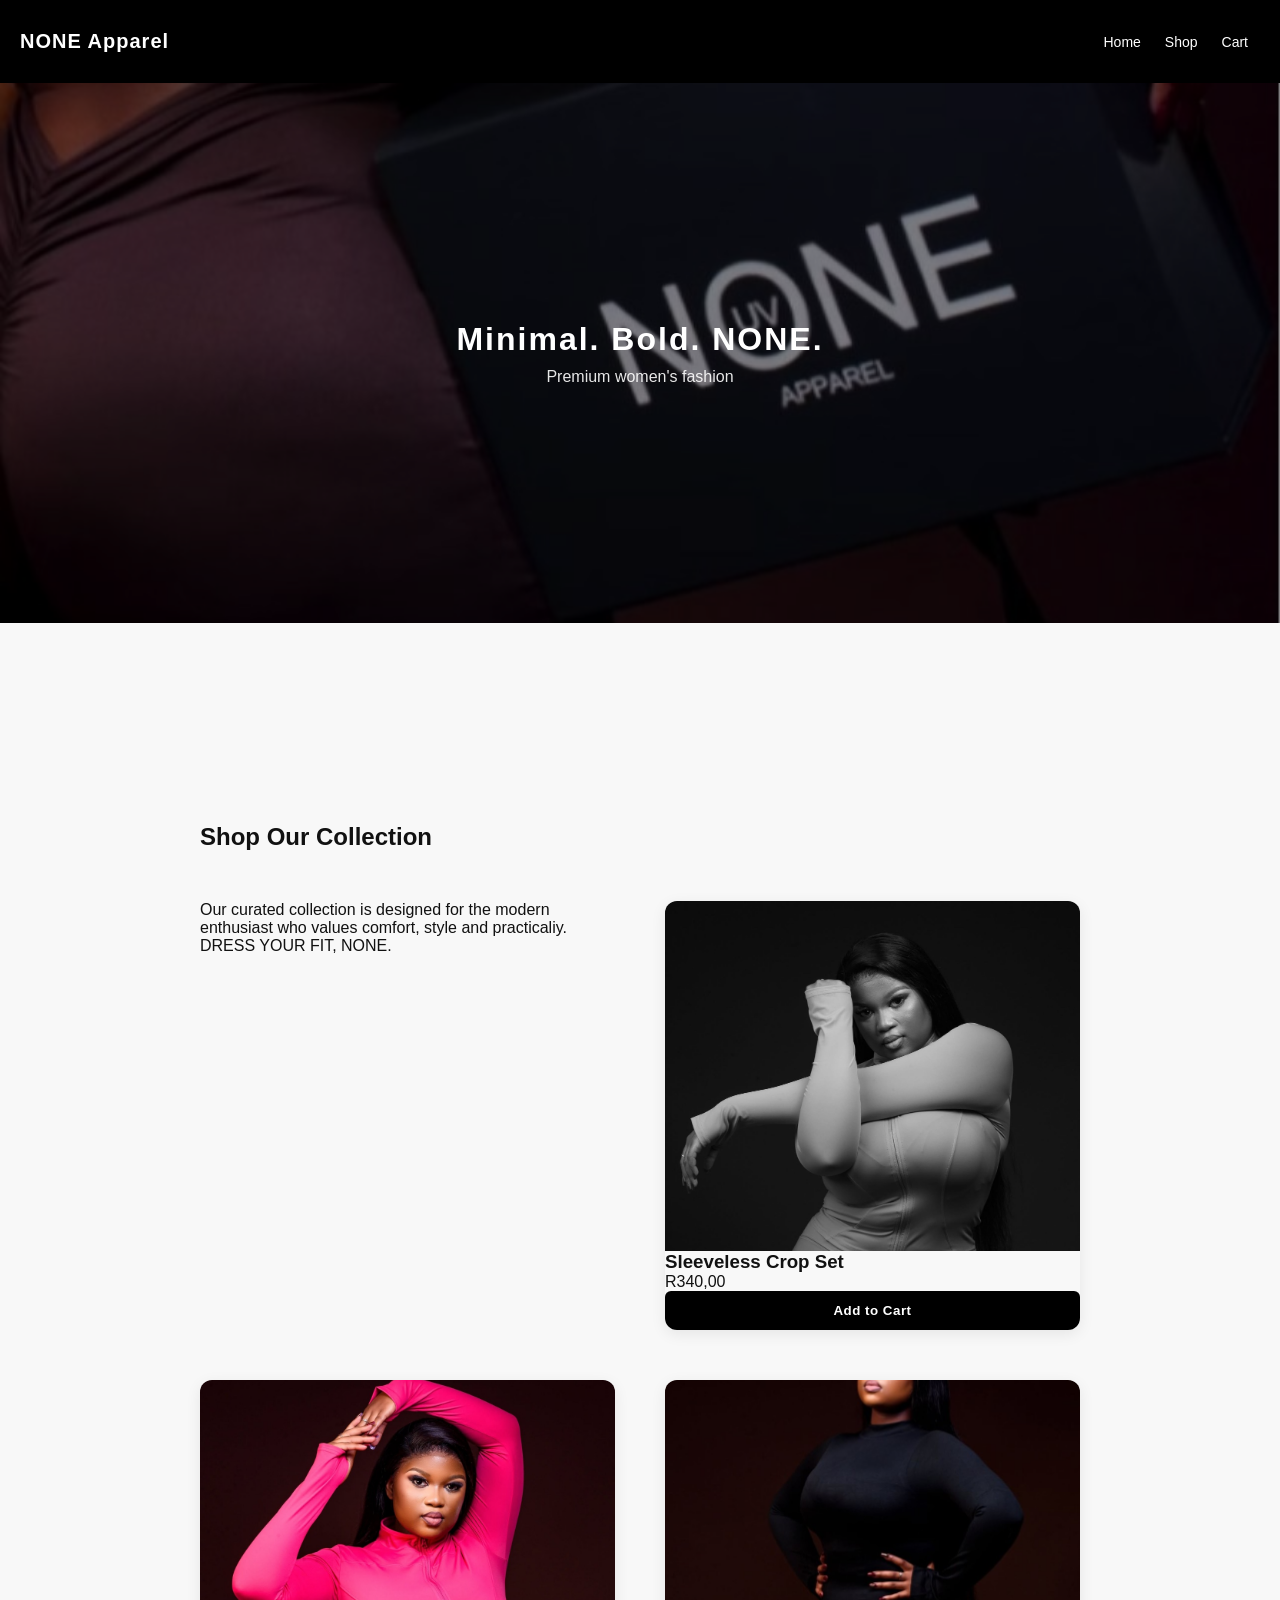
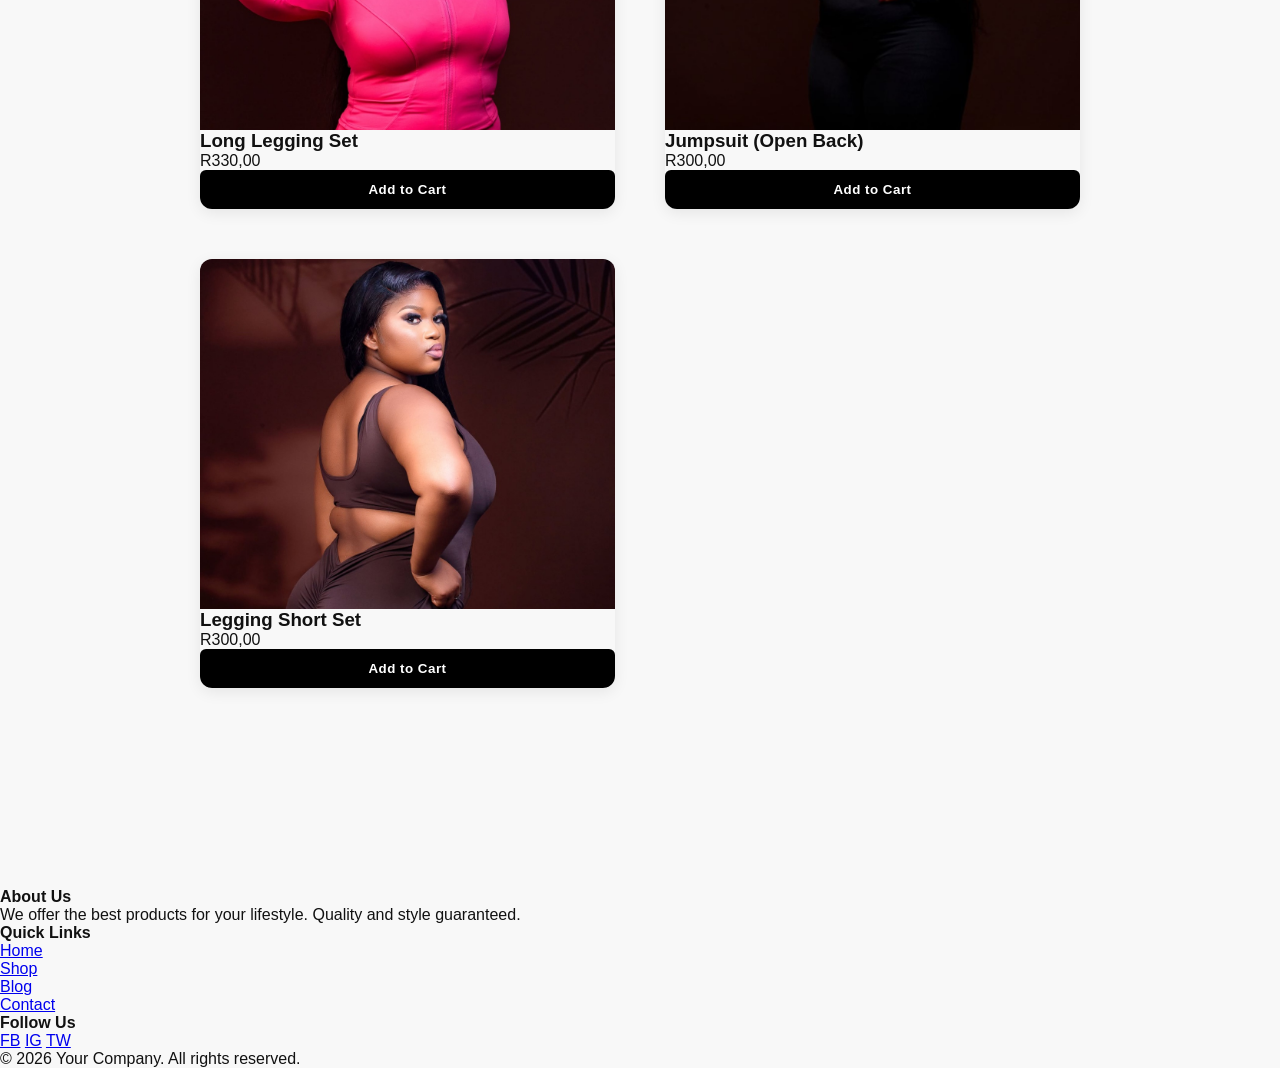
==== index.html @ 100379cf "Update index.html" ====
<!DOCTYPE html>
<html lang="en">
<head>
  <meta charset="UTF-8">
  <title>NONE Apparel</title>
  <link rel="stylesheet" href="style.css">
</head>
<body>

<header>
  <h1>NONE Apparel</h1>

  <nav id="nav-menu">
    <a href="#">Home</a>
    <a href="#shop">Shop</a>
    <a href="#cart">Cart</a>
  </nav>

  <!-- Hamburger -->
  <div class="hamburger" onclick="toggleMenu()">
    <span></span>
    <span></span>
    <span></span>
  </div>
</header>

<section class="hero">
  <div class="hero-content">
    <h2>Minimal. Bold. NONE.</h2>
    <p>Premium women's fashion</p>
  </div>
</section>

<section id="shop" class="products">
  <h1>Shop Our Collection</h1><br/>
  <p>Our curated collection is designed for the modern enthusiast who values comfort, style and practicaliy. DRESS YOUR FIT, NONE.</p>
    <div class="product">
        <img src="Screenshot_20260407_145641_WhatsApp.jpg">
        <h3>Sleeveless Crop Set</h3>
        <p>R340,00</p>
        <button onclick="addToCart('Crop Top Set', 340)">Add to Cart</button>
    </div>

    <div class="product">
        <img src="Screenshot_20260407_145649_WhatsApp.jpg">
        <h3>Long Legging Set</h3>
        <p>R330,00</p>
        <button onclick="addToCart('Long Legging Set', 330)">Add to Cart</button>
    </div>

    <div class="product">
        <img src="Screenshot_20260407_145616_WhatsApp.jpg">
        <h3>Jumpsuit (Open Back)</h3>
        <p>R300,00</p>
        <button onclick="addToCart('Open BackJumpsuit', 300)">Add to Cart</button>
    </div>

    <div class="product">
        <img src="Screenshot_20260407_145659_WhatsApp.jpg">
        <h3>Legging Short Set</h3>
        <p>R300,00</p>
        <button onclick="addToCart('Short Legging Set', 300)">Add to Cart</button>
    </div>
</section>

<footer class="footer">
  <div class="footer-container">
    <div class="footer-section">
      <h4>About Us</h4>
      <p>We offer the best products for your lifestyle. Quality and style guaranteed.</p>
    </div>

    <div class="footer-section">
      <h4>Quick Links</h4>
      <ul>
        <li><a href="#">Home</a></li>
        <li><a href="#">Shop</a></li>
        <li><a href="#">Blog</a></li>
        <li><a href="#">Contact</a></li>
      </ul>
    </div>

    <div class="footer-section">
      <h4>Follow Us</h4>
      <div class="social-links">
        <a href="#" aria-label="Facebook">FB</a>
        <a href="#" aria-label="Instagram">IG</a>
        <a href="#" aria-label="Twitter">TW</a>
      </div>
    </div>
  </div>

  <div class="footer-bottom">
    <p>© 2026 Your Company. All rights reserved.</p>
  </div>
</footer>

<script src="script.js"></script>
</body>
</html>
---- style.css ----
/* Reset and base styles */
* {
  box-sizing: border-box;
  margin: 0;
  padding: 0;
}

body {
  font-family: Arial, sans-serif;
  background: #f8f8f8;
  color: #111;
}

/* Header */
header {
  display: flex;
  justify-content: space-between;
  align-items: center;
  padding: 30px 20px;
  background: black;
  color: white;
  position: sticky;
  top: 0;
  z-index: 1000;
}

header h1 {
  font-size: 20px;
  letter-spacing: 1px;
}

nav {
  display: flex;
  align-items: center;
}

nav a {
  color: white;
  margin: 0 12px;
  text-decoration: none;
  font-size: 14px;
}

nav a::after {
  content: "";
  position: absolute;
  width: 0%;
  height: 2px;
  background: white;
  left: 0;
  bottom: -5px;
  transition: 0.3s;
}

nav a:hover::after {
  width: 100%;
}

/* Hero section */
.hero {
  height: 60vh;
  background: url("Screenshot_20260407_134842_Instagram.jpg") center/cover no-repeat;
  display: flex;
  align-items: center;
  justify-content: center;
  position: relative;
}

.hero::before {
  content: "";
  position: absolute;
  inset: 0;
  background: rgba(0,0,0,0.5);
}

.hero-content {
  position: relative;
  color: white;
  text-align: center;
  padding: 20px;
}

.hero h2 {
  font-size: 32px;
  letter-spacing: 2px;
}

.hero p {
  margin-top: 10px;
  font-size: 16px;
  opacity: 0.9;
}

/* Products grid - 2 narrow columns, centered */
.products {
  display: grid;
  grid-template-columns: repeat(2, minmax(150px, 1fr));
  gap: 50px;
  padding: 200px 200px;
  justify-content: center;
}

/* Product card - mainly image */
.product {
  position: relative; /* for overlay */
  border-radius: 12px;
  overflow: hidden; /* clip image corners */
  box-shadow: 0 4px 15px rgba(0,0,0,0.08);
  transition: all 0.3s ease;
}

.product:hover {
  transform: translateY(-6px);
  box-shadow: 0 10px 25px rgba(0,0,0,0.15);
}

/* Product image - fills the card */
.product img {
  width: 100%;
  height: 350px; /* tall image */
  object-fit: cover;
  display: block;
  transition: transform 0.3s ease;
}

.product:hover img {
  transform: scale(1.05);
}

/* Text overlay at bottom */
.product-info {
  position: absolute;
  bottom: 0;
  left: 0;
  width: 100%;
  padding: 10px 15px;
  background: rgba(0,0,0,0.6); /* semi-transparent overlay */
  color: white;
  text-align: left;
  box-sizing: border-box;
}

.product-info h3 {
  font-size: 14px;
  margin: 0 0 5px 0;
}

.product-info p {
  font-size: 12px;
  margin: 0;
  font-weight: normal;
}

/* Add to Cart button */
button {
  padding: 12px;
  background: black;
  color: white;
  border: none;
  cursor: pointer;
  width: 100%;
  border-radius: 6px;
  font-weight: bold;
  letter-spacing: 0.5px;
  transition: background 0.3s ease;
  margin-top: auto; /* pushes button to bottom */
}

button:hover {
  background: #222;
}

/* Cart section */
.cart {
  padding: 40px 30px;
  background: #fff;
  margin: 20px;
  border-radius: 12px;
}

.cart h2 {
  margin-bottom: 20px;
}

#cart-items {
  list-style: none;
  margin-bottom: 20px;
}

#cart-items li {
  padding: 8px 0;
  border-bottom: 1px solid #eee;
}

/* Hamburger menu - hidden on desktop */
.hamburger {
  display: none;
  flex-direction: column;
  cursor: pointer;
}

.hamburger span {
  height: 3px;
  width: 25px;
  background: white;
  margin: 4px;
  display: block;
}

/* Mobile navigation */
@media (max-width: 768px) {
  nav {
    position: absolute;
    top: 60px;
    right: 0;
    background: black;
    width: 220px;
    display: none;
    flex-direction: column;
    padding: 20px;
  }

  nav.active {
    display: flex;
  }

  nav a {
    margin: 10px 0;
  }

  .hamburger {
    display: flex;
  }

  .hero {
    height: 50vh;
  }

  .hero h2 {
    font-size: 26px;
  }

  .products {
    padding: 25px 20px;
  }
}

/* Extra small devices */
@media (max-width: 480px) {
  header h1 {
    font-size: 16px;
  }

  .hero h2 {
    font-size: 20px;
  }

  .hero p {
    font-size: 14px;
  }

  button {
    font-size: 14px;
  }

  .cart {
    margin: 10px;
    padding: 20px;
  }
}
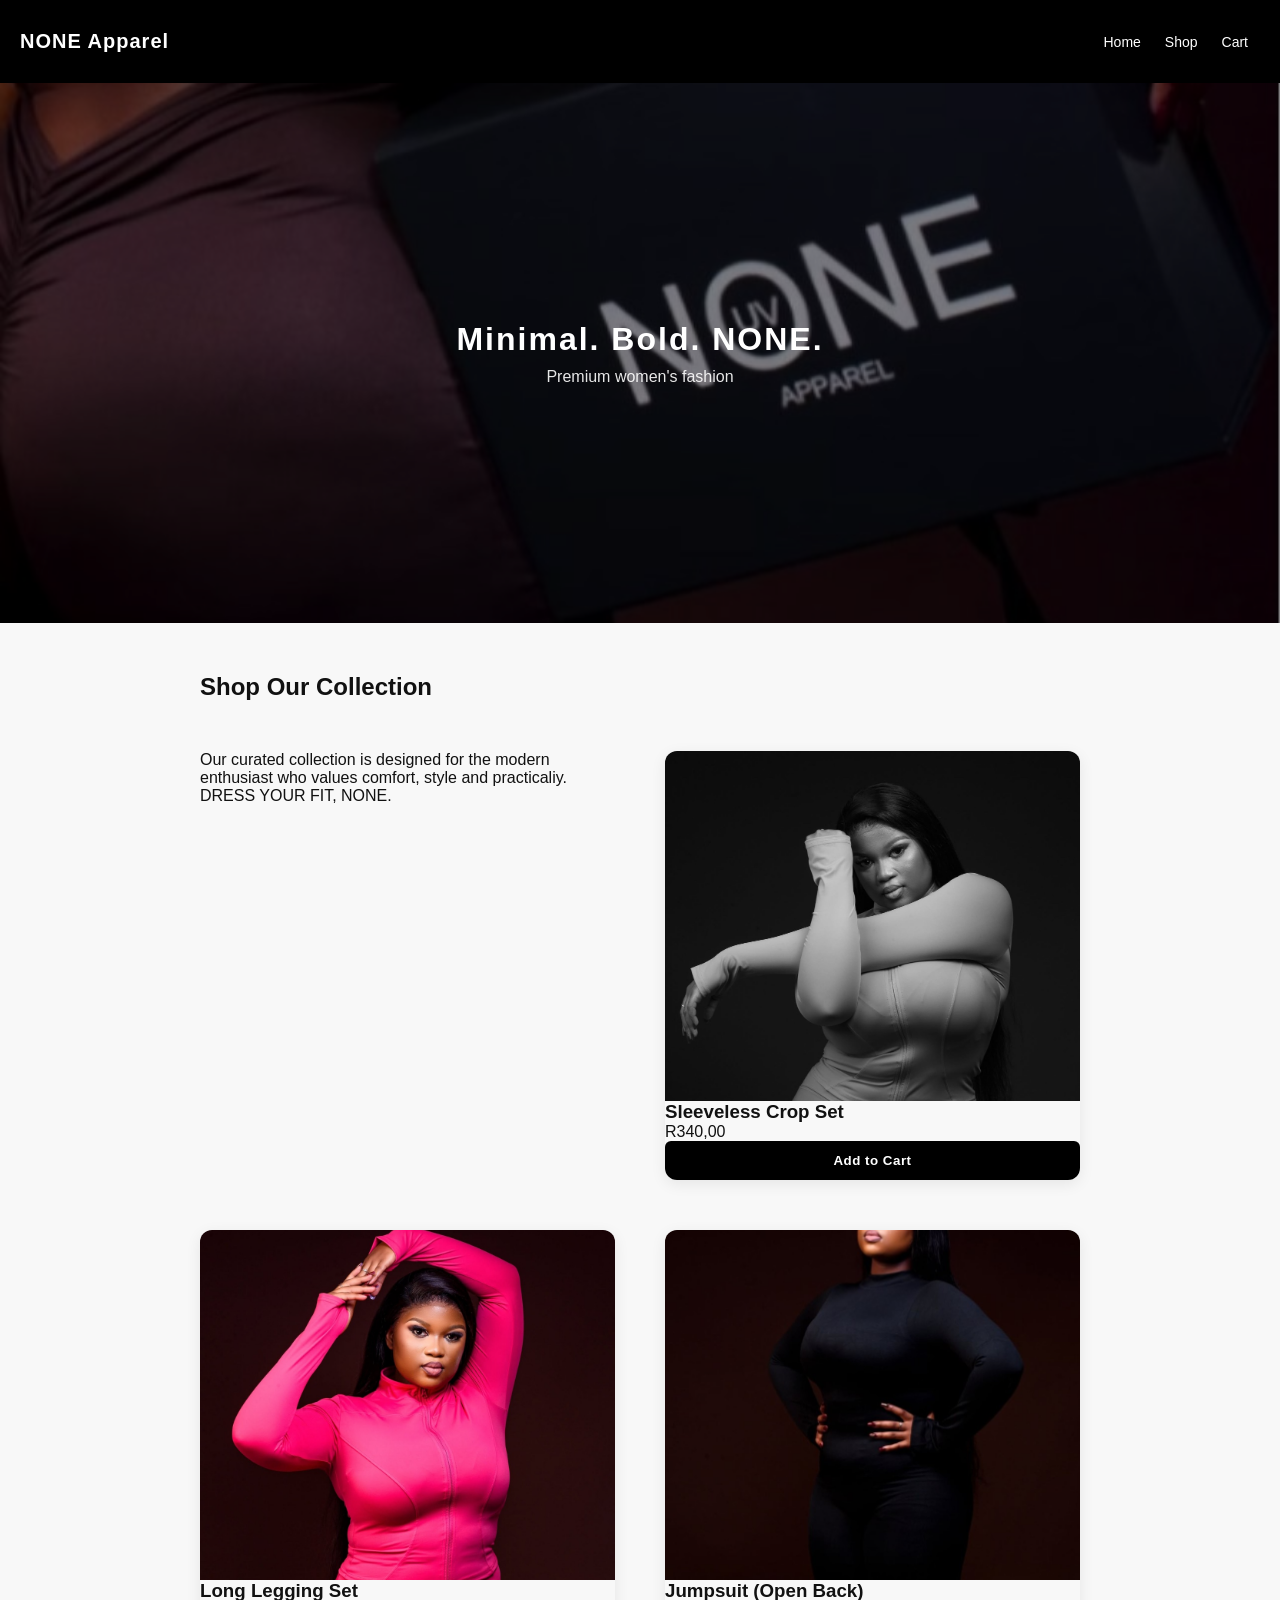
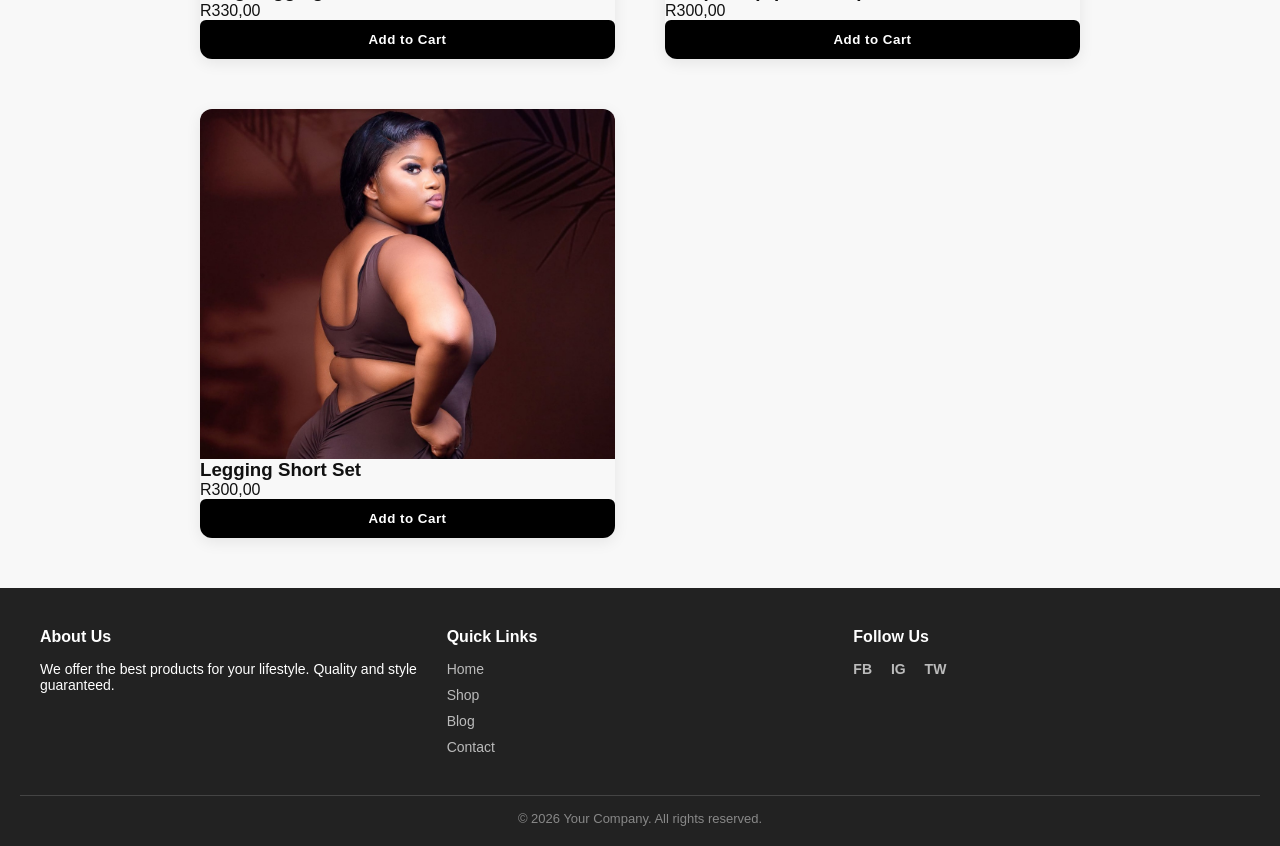
==== commit 42905147: "Update index.html" ====
--- a/index.html
+++ b/index.html
@@ -2,6 +2,7 @@
 <html lang="en">
 <head>
   <meta charset="UTF-8">
+  <meta name="viewport" content="width=device-width, initial-scale=1.0">
   <title>NONE Apparel</title>
   <link rel="stylesheet" href="style.css">
 </head>
--- a/style.css
+++ b/style.css
@@ -96,7 +96,7 @@
   display: grid;
   grid-template-columns: repeat(2, minmax(150px, 1fr));
   gap: 50px;
-  padding: 200px 200px;
+  padding: 50px 200px;
   justify-content: center;
 }
 
@@ -267,4 +267,98 @@
     margin: 10px;
     padding: 20px;
   }
-}+}
+
+/* Footer base */
+.footer {
+  background-color: #222;
+  color: #fff;
+  padding: 40px 20px 20px;
+  font-family: sans-serif;
+  font-size: 14px;
+}
+
+/* Container for columns */
+.footer-container {
+  display: flex;
+  justify-content: space-between;
+  flex-wrap: wrap;
+  max-width: 1200px;
+  margin: 0 auto;
+  gap: 20px;
+}
+
+/* Individual sections */
+.footer-section {
+  flex: 1 1 200px; /* flexible width, min 200px */
+  min-width: 200px;
+}
+
+.footer-section h4 {
+  margin-bottom: 15px;
+  font-size: 16px;
+  color: #fff;
+}
+
+.footer-section p,
+.footer-section ul {
+  margin: 0;
+  padding: 0;
+  list-style: none;
+}
+
+.footer-section ul li {
+  margin-bottom: 10px;
+}
+
+.footer-section a {
+  color: #bbb;
+  text-decoration: none;
+  transition: color 0.3s ease;
+}
+
+.footer-section a:hover {
+  color: #fff;
+}
+
+/* Social links */
+.social-links a {
+  margin-right: 15px;
+  font-weight: bold;
+  color: #bbb;
+  text-decoration: none;
+  transition: color 0.3s ease;
+}
+
+.social-links a:hover {
+  color: #fff;
+}
+
+/* Footer bottom text */
+.footer-bottom {
+  text-align: center;
+  margin-top: 30px;
+  color: #888;
+  font-size: 13px;
+  border-top: 1px solid #444;
+  padding-top: 15px;
+}
+
+/* Responsive: stack sections on smaller screens */
+@media (max-width: 768px) {
+  .footer-container {
+    flex-direction: column;
+    align-items: center;
+    text-align: center;
+  }
+
+  .footer-section {
+    min-width: unset;
+    width: 100%;
+    margin-bottom: 20px;
+  }
+
+  .social-links a {
+    margin-right: 10px;
+  }
+}
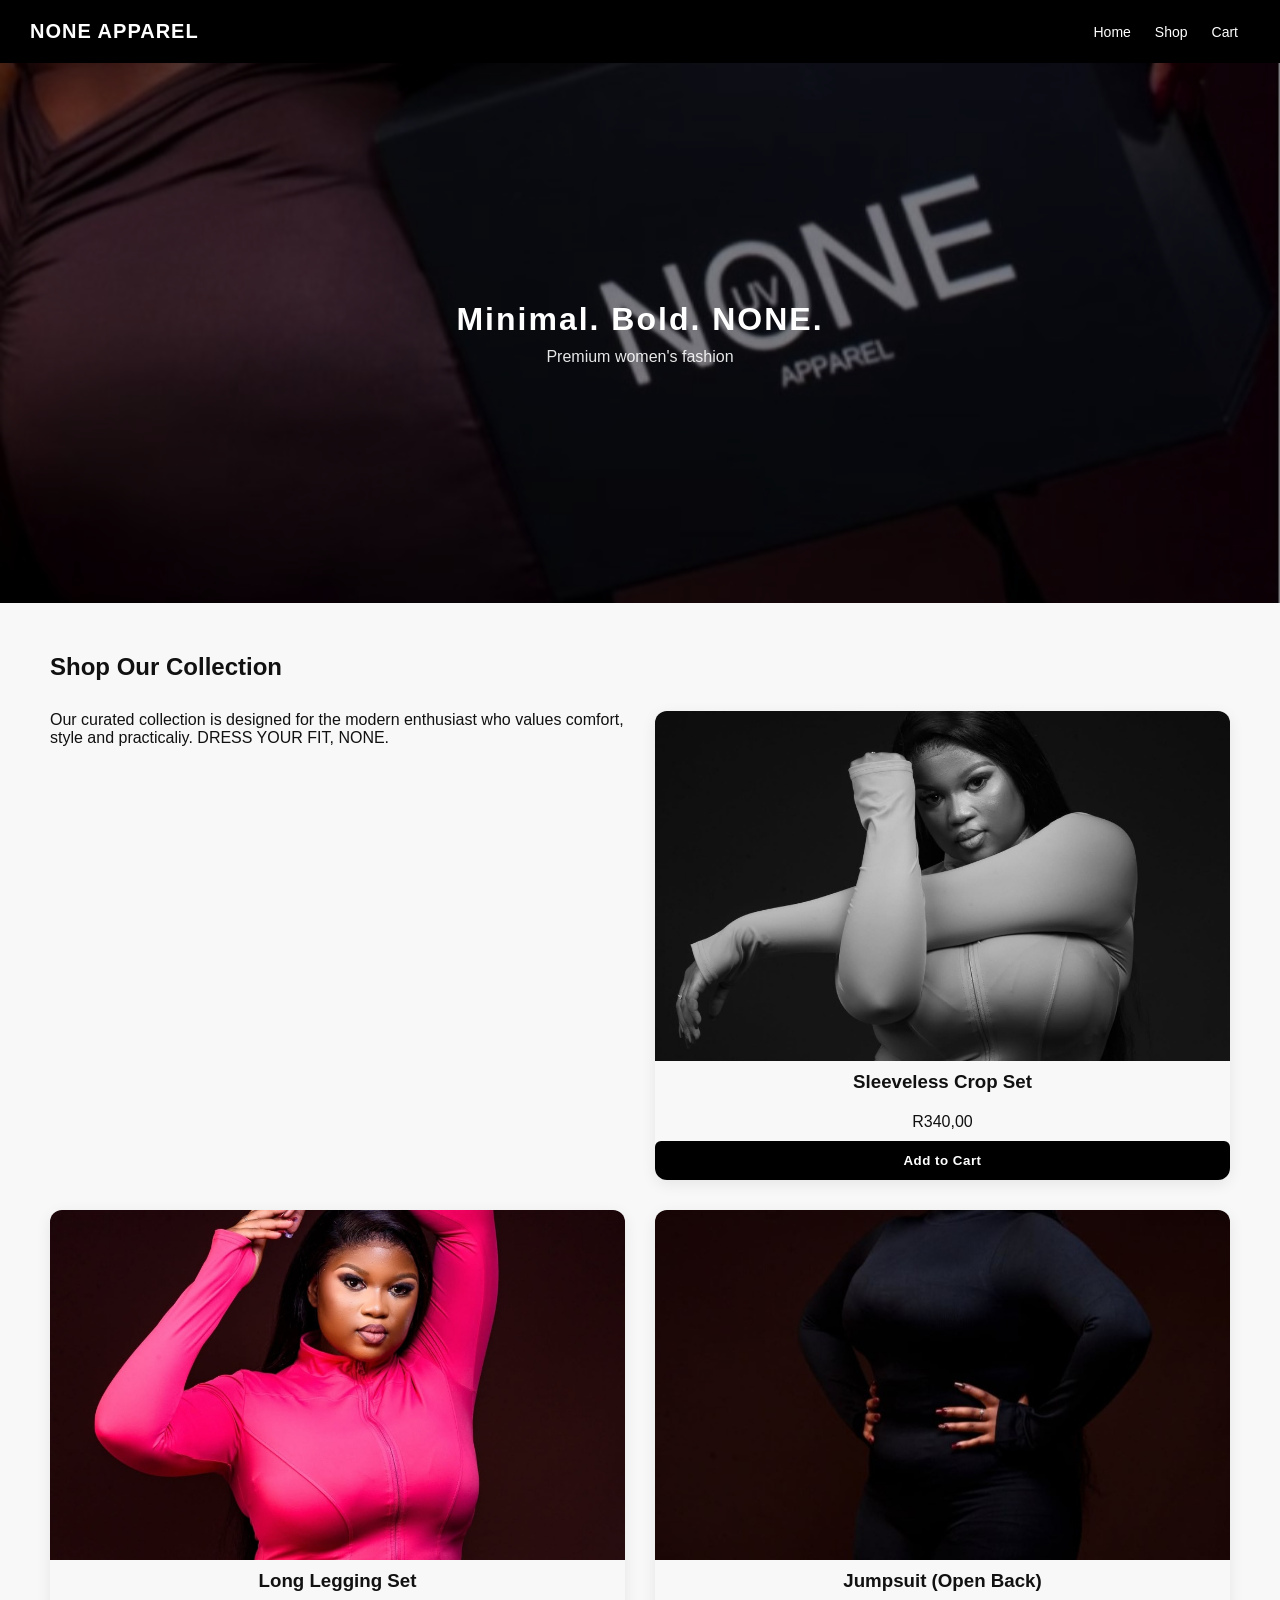
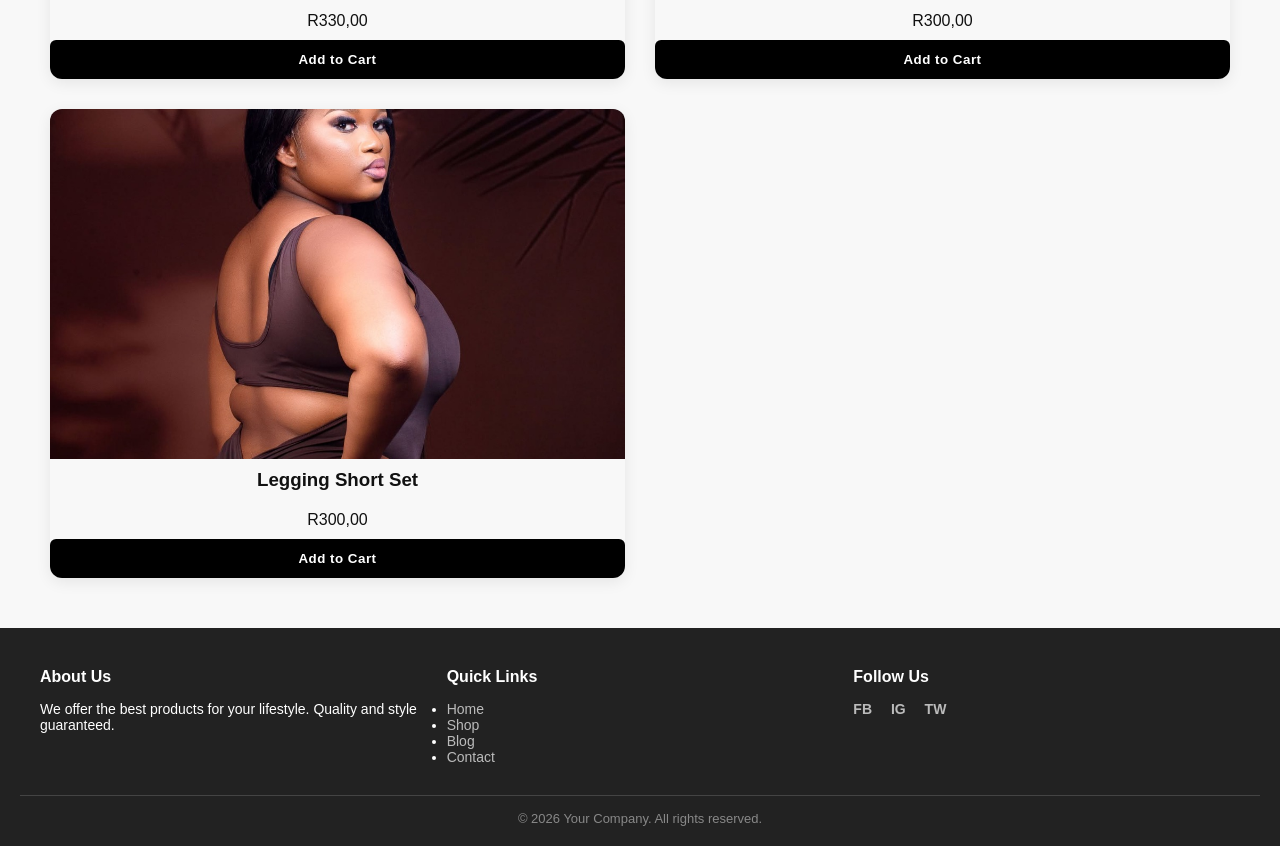
==== commit 6d7916d0: "Update index.html" ====
--- a/index.html
+++ b/index.html
@@ -9,7 +9,7 @@
 <body>
 
 <header>
-  <h1>NONE Apparel</h1>
+  <h1>NONE APPAREL</h1>
 
   <nav id="nav-menu">
     <a href="#">Home</a>
--- a/style.css
+++ b/style.css
@@ -1,4 +1,4 @@
-/* Reset and base styles */
+/* Reset and Base Styles */
 * {
   box-sizing: border-box;
   margin: 0;
@@ -16,7 +16,7 @@
   display: flex;
   justify-content: space-between;
   align-items: center;
-  padding: 30px 20px;
+  padding: 20px 30px;
   background: black;
   color: white;
   position: sticky;
@@ -39,6 +39,7 @@
   margin: 0 12px;
   text-decoration: none;
   font-size: 14px;
+  position: relative;
 }
 
 nav a::after {
@@ -56,7 +57,22 @@
   width: 100%;
 }
 
-/* Hero section */
+/* Hamburger Menu */
+.hamburger {
+  display: none;
+  flex-direction: column;
+  cursor: pointer;
+}
+
+.hamburger span {
+  height: 3px;
+  width: 25px;
+  background: white;
+  margin: 4px 0;
+  display: block;
+}
+
+/* Hero Section */
 .hero {
   height: 60vh;
   background: url("Screenshot_20260407_134842_Instagram.jpg") center/cover no-repeat;
@@ -91,22 +107,23 @@
   opacity: 0.9;
 }
 
-/* Products grid - 2 narrow columns, centered */
+/* Products Grid */
 .products {
   display: grid;
   grid-template-columns: repeat(2, minmax(150px, 1fr));
-  gap: 50px;
-  padding: 50px 200px;
+  gap: 30px;
+  padding: 50px 50px;
   justify-content: center;
 }
 
-/* Product card - mainly image */
+/* Product Card */
 .product {
-  position: relative; /* for overlay */
   border-radius: 12px;
-  overflow: hidden; /* clip image corners */
+  overflow: hidden;
   box-shadow: 0 4px 15px rgba(0,0,0,0.08);
   transition: all 0.3s ease;
+  display: flex;
+  flex-direction: column;
 }
 
 .product:hover {
@@ -114,10 +131,9 @@
   box-shadow: 0 10px 25px rgba(0,0,0,0.15);
 }
 
-/* Product image - fills the card */
 .product img {
   width: 100%;
-  height: 350px; /* tall image */
+  height: 350px;
   object-fit: cover;
   display: block;
   transition: transform 0.3s ease;
@@ -127,31 +143,12 @@
   transform: scale(1.05);
 }
 
-/* Text overlay at bottom */
-.product-info {
-  position: absolute;
-  bottom: 0;
-  left: 0;
-  width: 100%;
-  padding: 10px 15px;
-  background: rgba(0,0,0,0.6); /* semi-transparent overlay */
-  color: white;
-  text-align: left;
-  box-sizing: border-box;
-}
-
-.product-info h3 {
-  font-size: 14px;
-  margin: 0 0 5px 0;
-}
-
-.product-info p {
-  font-size: 12px;
-  margin: 0;
-  font-weight: normal;
-}
-
-/* Add to Cart button */
+.product h3, .product p {
+  margin: 10px 0;
+  text-align: center;
+}
+
+/* Add to Cart Button */
 button {
   padding: 12px;
   background: black;
@@ -163,23 +160,19 @@
   font-weight: bold;
   letter-spacing: 0.5px;
   transition: background 0.3s ease;
-  margin-top: auto; /* pushes button to bottom */
 }
 
 button:hover {
   background: #222;
 }
 
-/* Cart section */
+/* Cart Section */
 .cart {
-  padding: 40px 30px;
+  padding: 40px 20px;
   background: #fff;
-  margin: 20px;
+  margin: 20px auto;
   border-radius: 12px;
-}
-
-.cart h2 {
-  margin-bottom: 20px;
+  max-width: 600px;
 }
 
 #cart-items {
@@ -192,84 +185,7 @@
   border-bottom: 1px solid #eee;
 }
 
-/* Hamburger menu - hidden on desktop */
-.hamburger {
-  display: none;
-  flex-direction: column;
-  cursor: pointer;
-}
-
-.hamburger span {
-  height: 3px;
-  width: 25px;
-  background: white;
-  margin: 4px;
-  display: block;
-}
-
-/* Mobile navigation */
-@media (max-width: 768px) {
-  nav {
-    position: absolute;
-    top: 60px;
-    right: 0;
-    background: black;
-    width: 220px;
-    display: none;
-    flex-direction: column;
-    padding: 20px;
-  }
-
-  nav.active {
-    display: flex;
-  }
-
-  nav a {
-    margin: 10px 0;
-  }
-
-  .hamburger {
-    display: flex;
-  }
-
-  .hero {
-    height: 50vh;
-  }
-
-  .hero h2 {
-    font-size: 26px;
-  }
-
-  .products {
-    padding: 25px 20px;
-  }
-}
-
-/* Extra small devices */
-@media (max-width: 480px) {
-  header h1 {
-    font-size: 16px;
-  }
-
-  .hero h2 {
-    font-size: 20px;
-  }
-
-  .hero p {
-    font-size: 14px;
-  }
-
-  button {
-    font-size: 14px;
-  }
-
-  .cart {
-    margin: 10px;
-    padding: 20px;
-  }
-}
-
-/* Footer base */
+/* Footer */
 .footer {
   background-color: #222;
   color: #fff;
@@ -278,7 +194,6 @@
   font-size: 14px;
 }
 
-/* Container for columns */
 .footer-container {
   display: flex;
   justify-content: space-between;
@@ -288,27 +203,14 @@
   gap: 20px;
 }
 
-/* Individual sections */
 .footer-section {
-  flex: 1 1 200px; /* flexible width, min 200px */
+  flex: 1 1 200px;
   min-width: 200px;
 }
 
 .footer-section h4 {
   margin-bottom: 15px;
   font-size: 16px;
-  color: #fff;
-}
-
-.footer-section p,
-.footer-section ul {
-  margin: 0;
-  padding: 0;
-  list-style: none;
-}
-
-.footer-section ul li {
-  margin-bottom: 10px;
 }
 
 .footer-section a {
@@ -321,7 +223,6 @@
   color: #fff;
 }
 
-/* Social links */
 .social-links a {
   margin-right: 15px;
   font-weight: bold;
@@ -334,7 +235,6 @@
   color: #fff;
 }
 
-/* Footer bottom text */
 .footer-bottom {
   text-align: center;
   margin-top: 30px;
@@ -344,21 +244,7 @@
   padding-top: 15px;
 }
 
-/* Responsive: stack sections on smaller screens */
-@media (max-width: 768px) {
-  .footer-container {
-    flex-direction: column;
-    align-items: center;
-    text-align: center;
-  }
-
-  .footer-section {
-    min-width: unset;
-    width: 100%;
-    margin-bottom: 20px;
-  }
-
-  .social-links a {
-    margin-right: 10px;
-  }
-}
+/* =======================
+   Responsive Media Queries
+======================= */
+
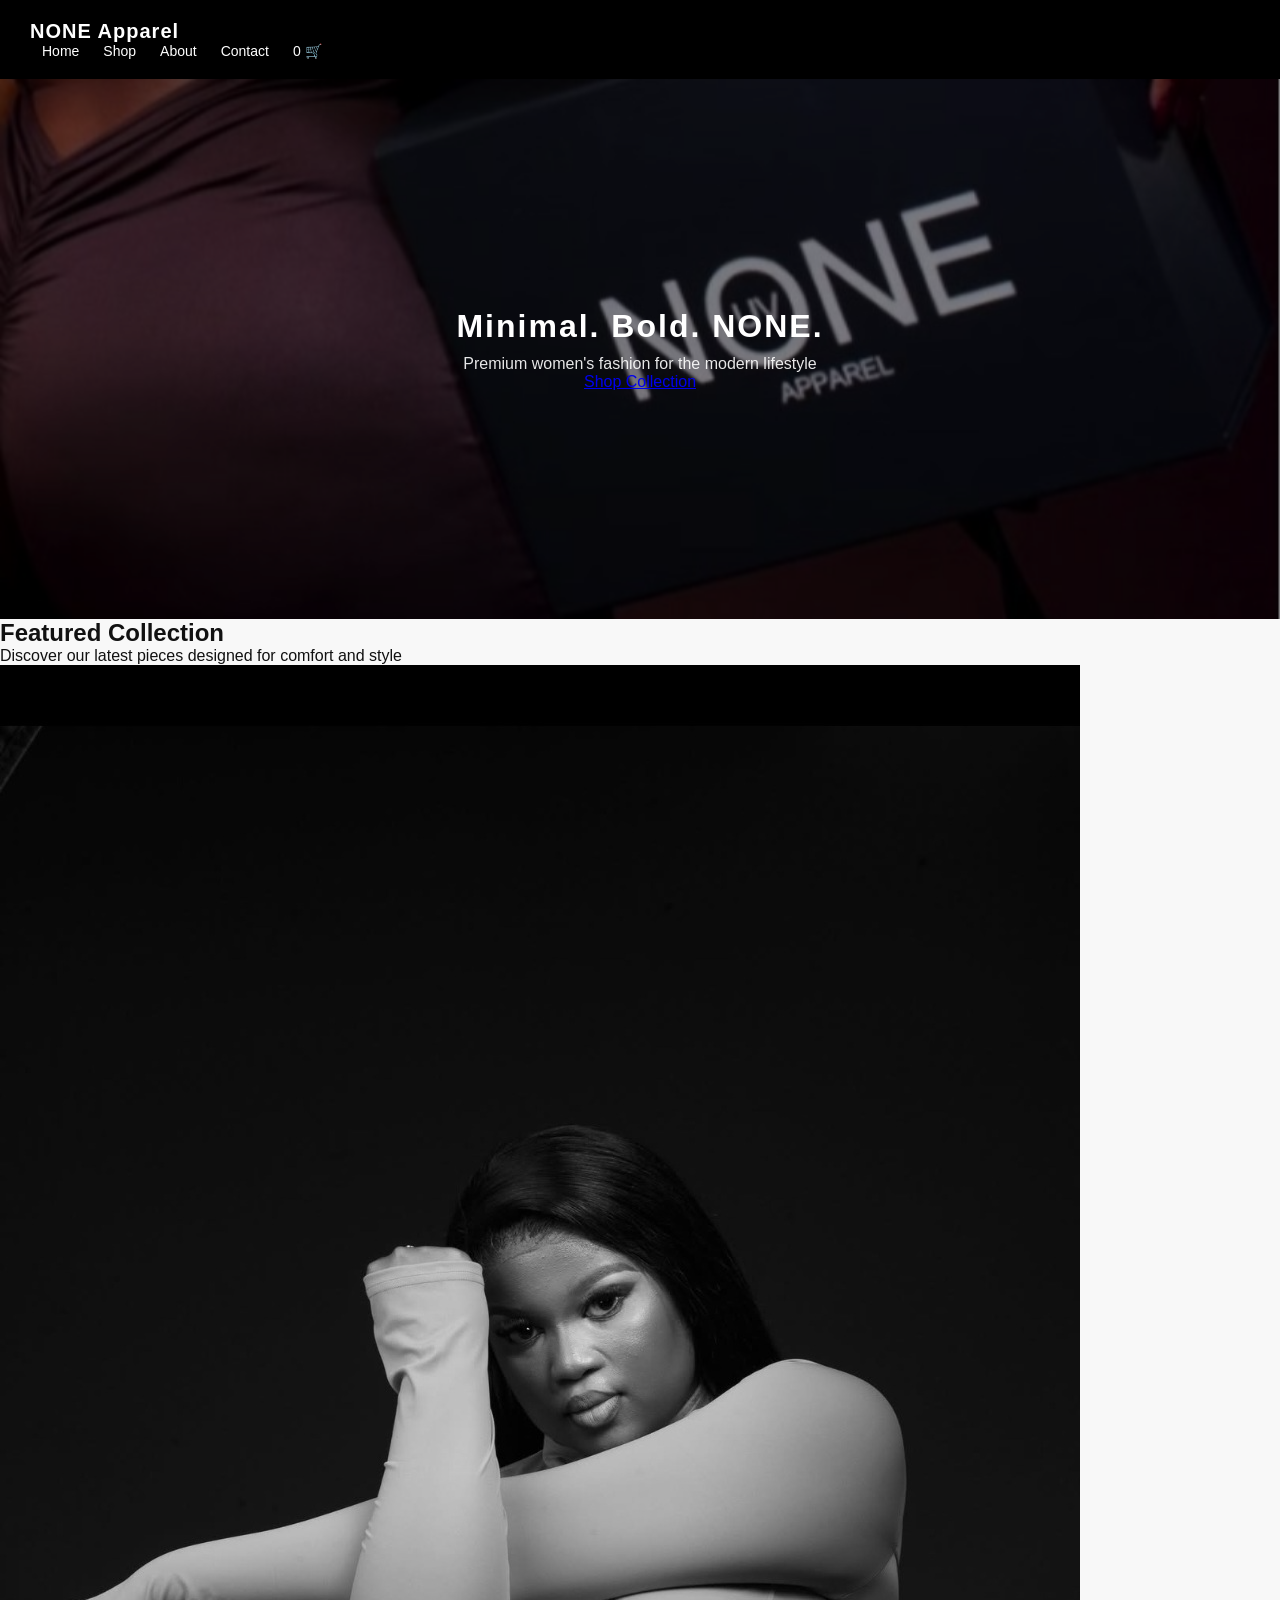
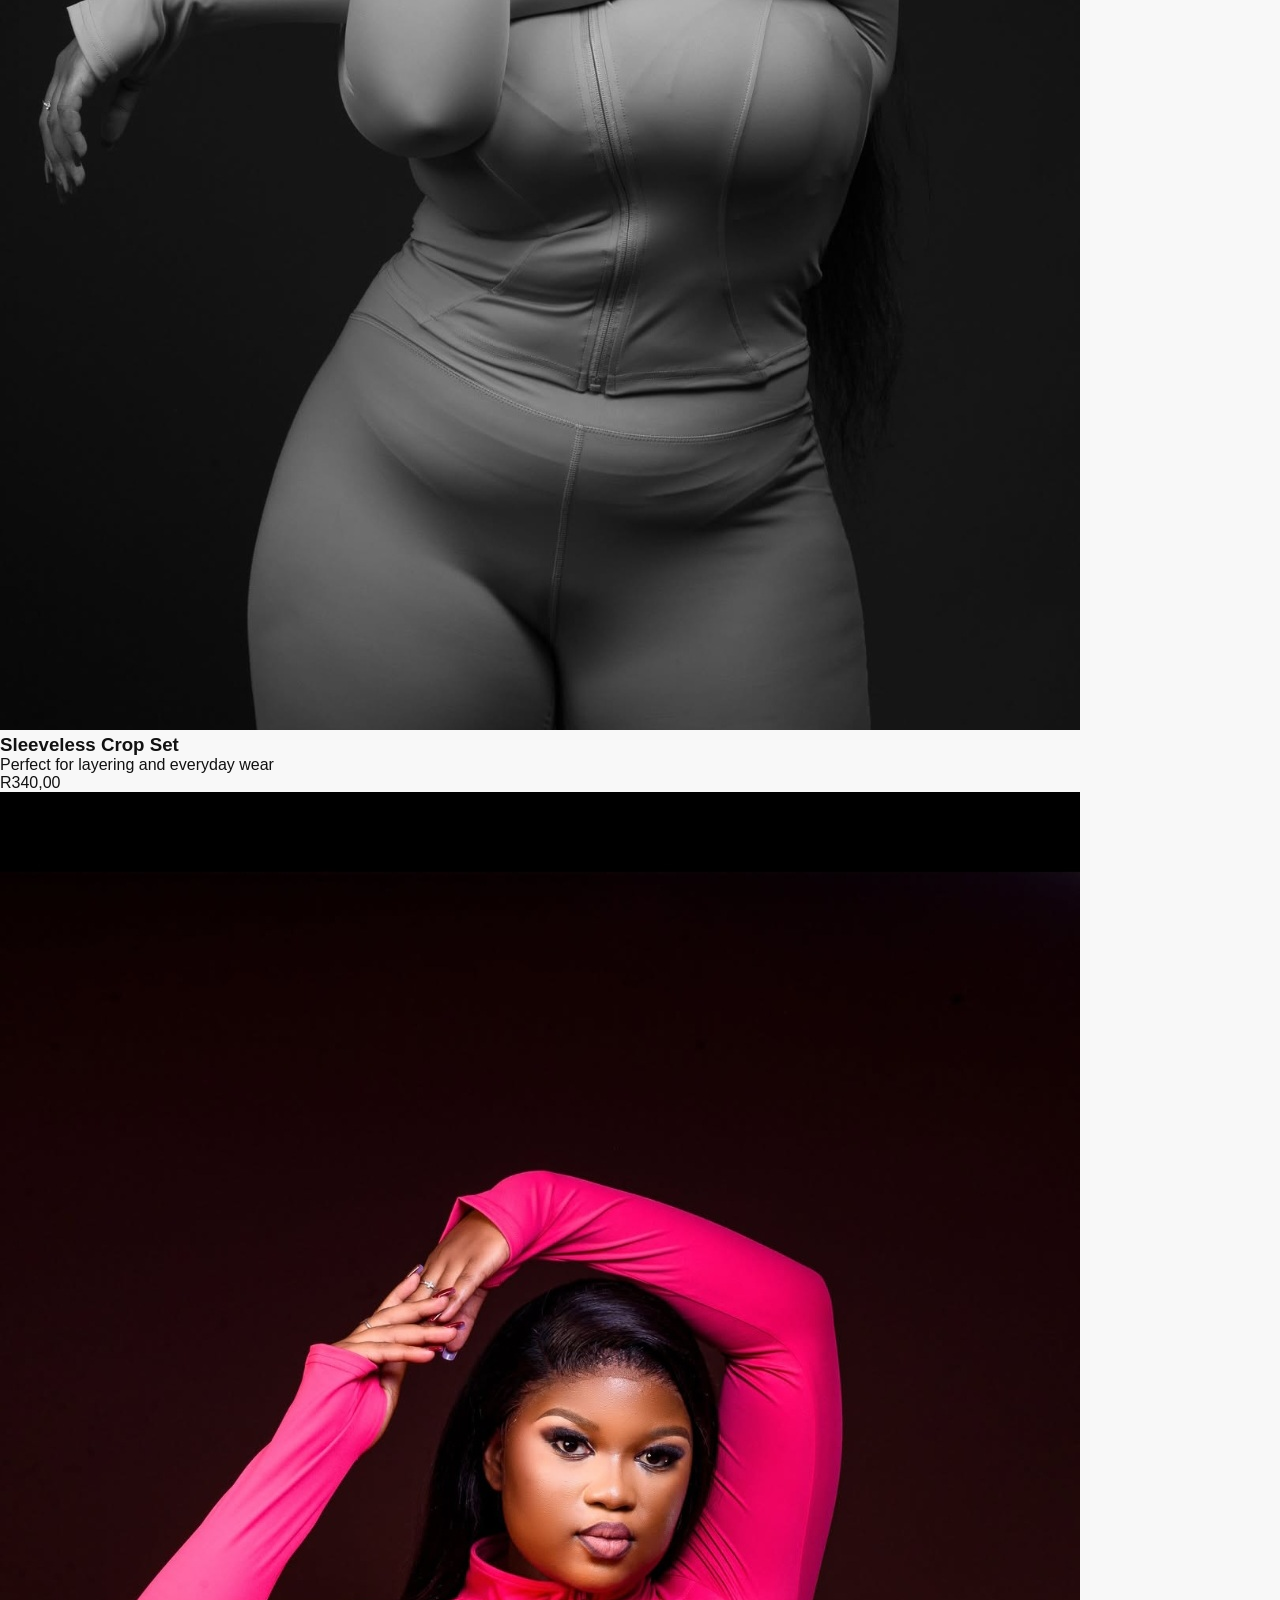
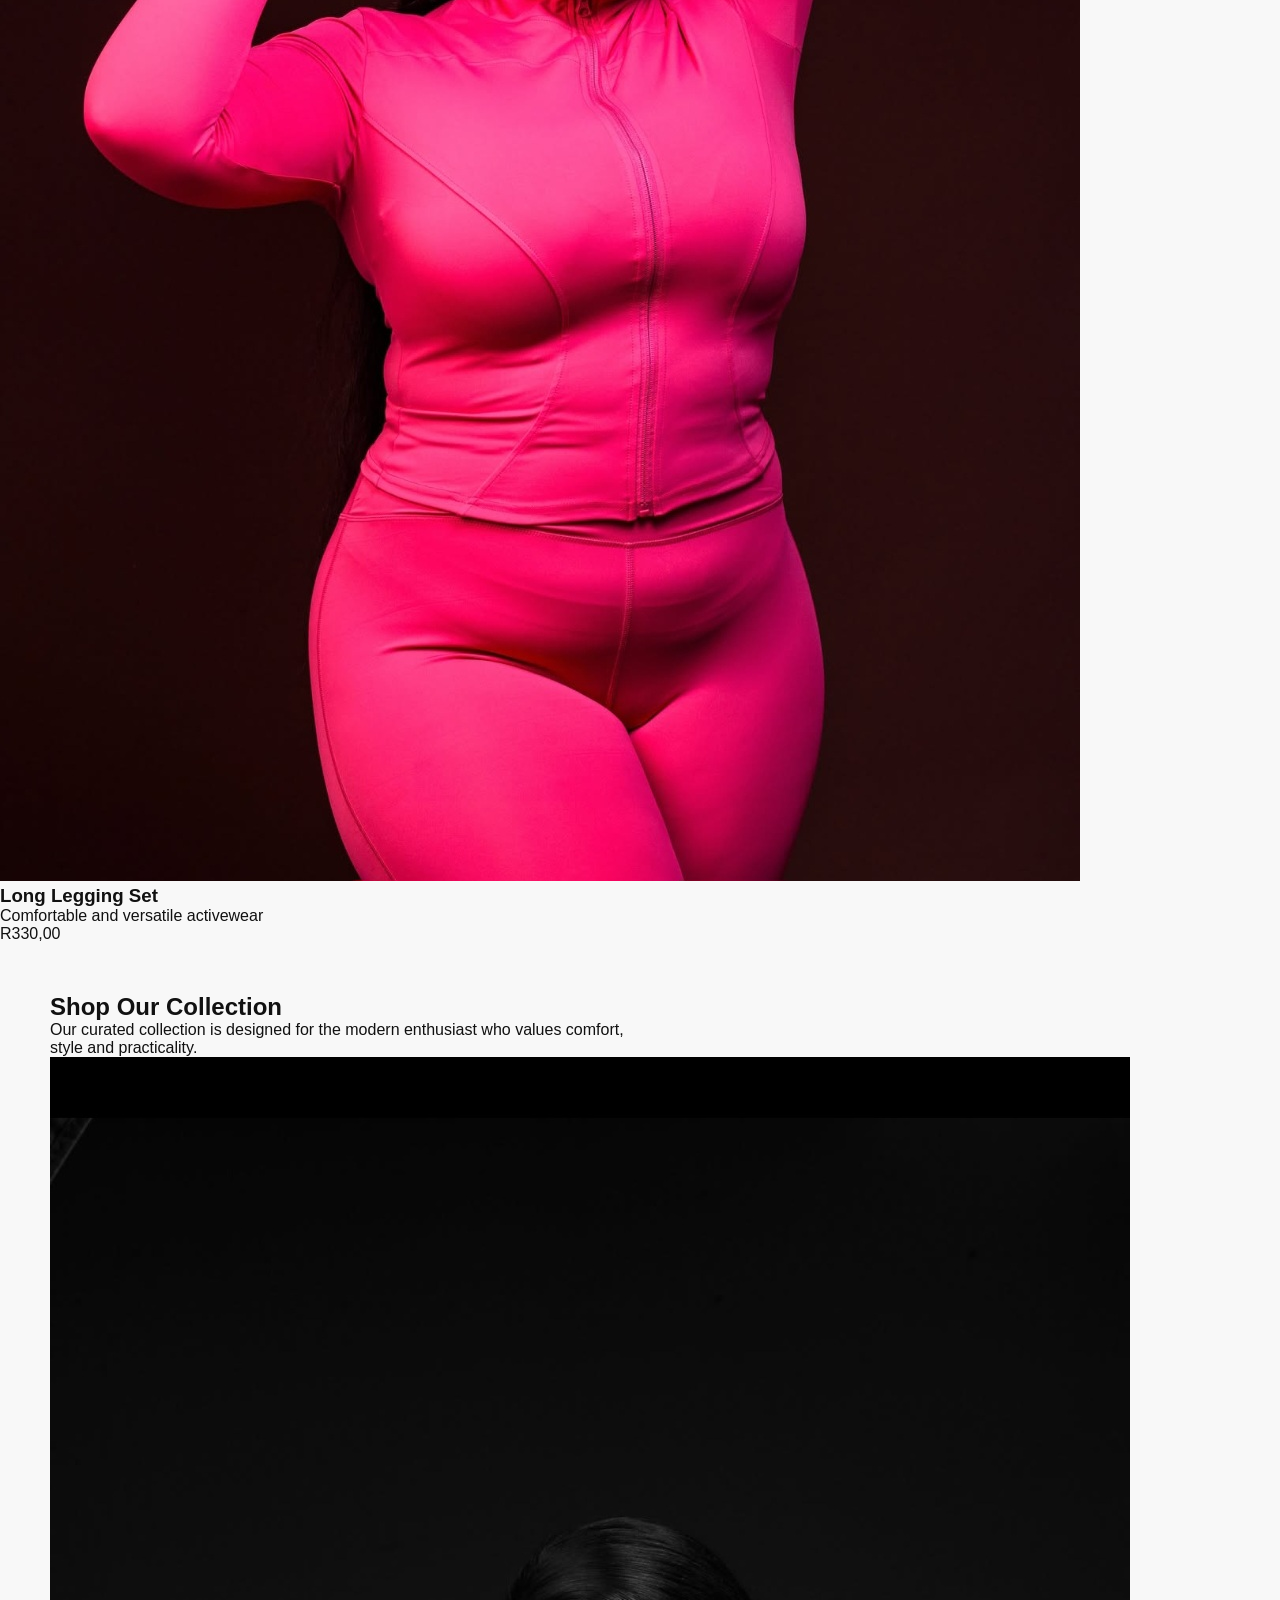
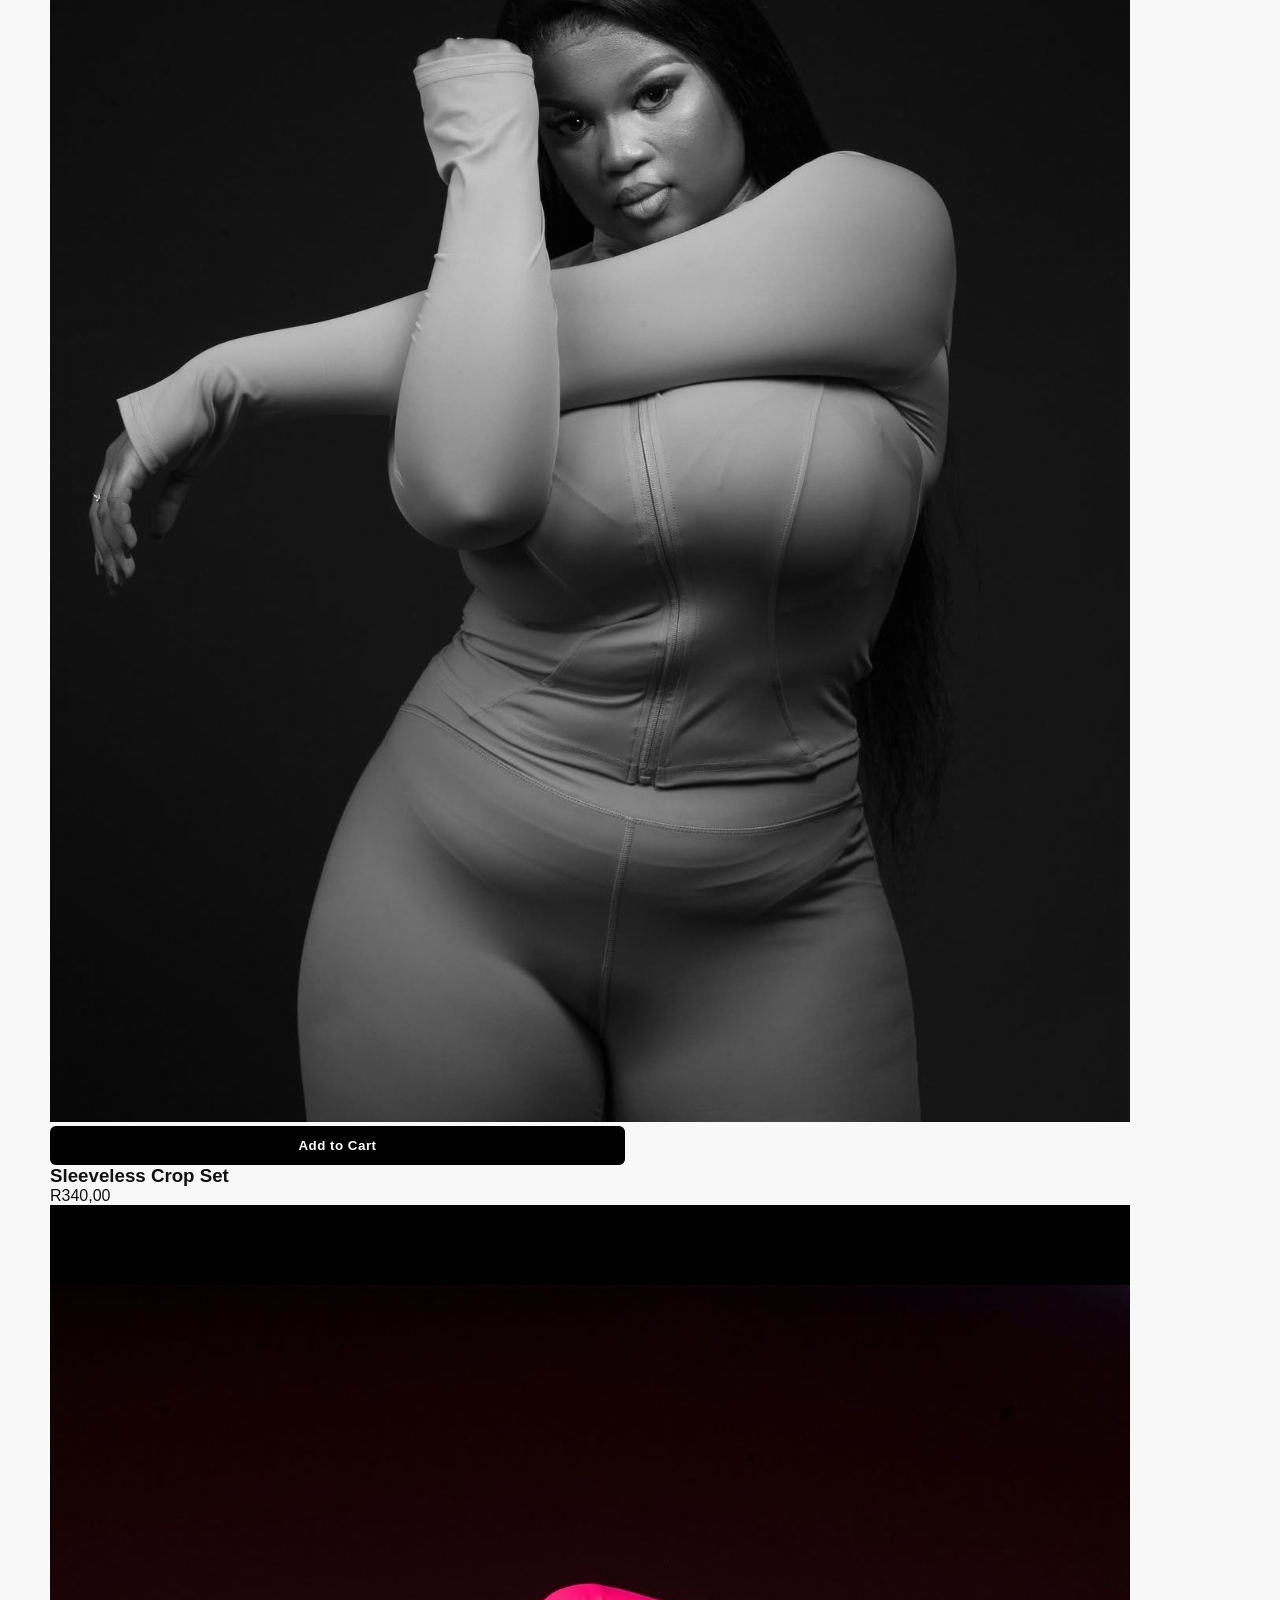
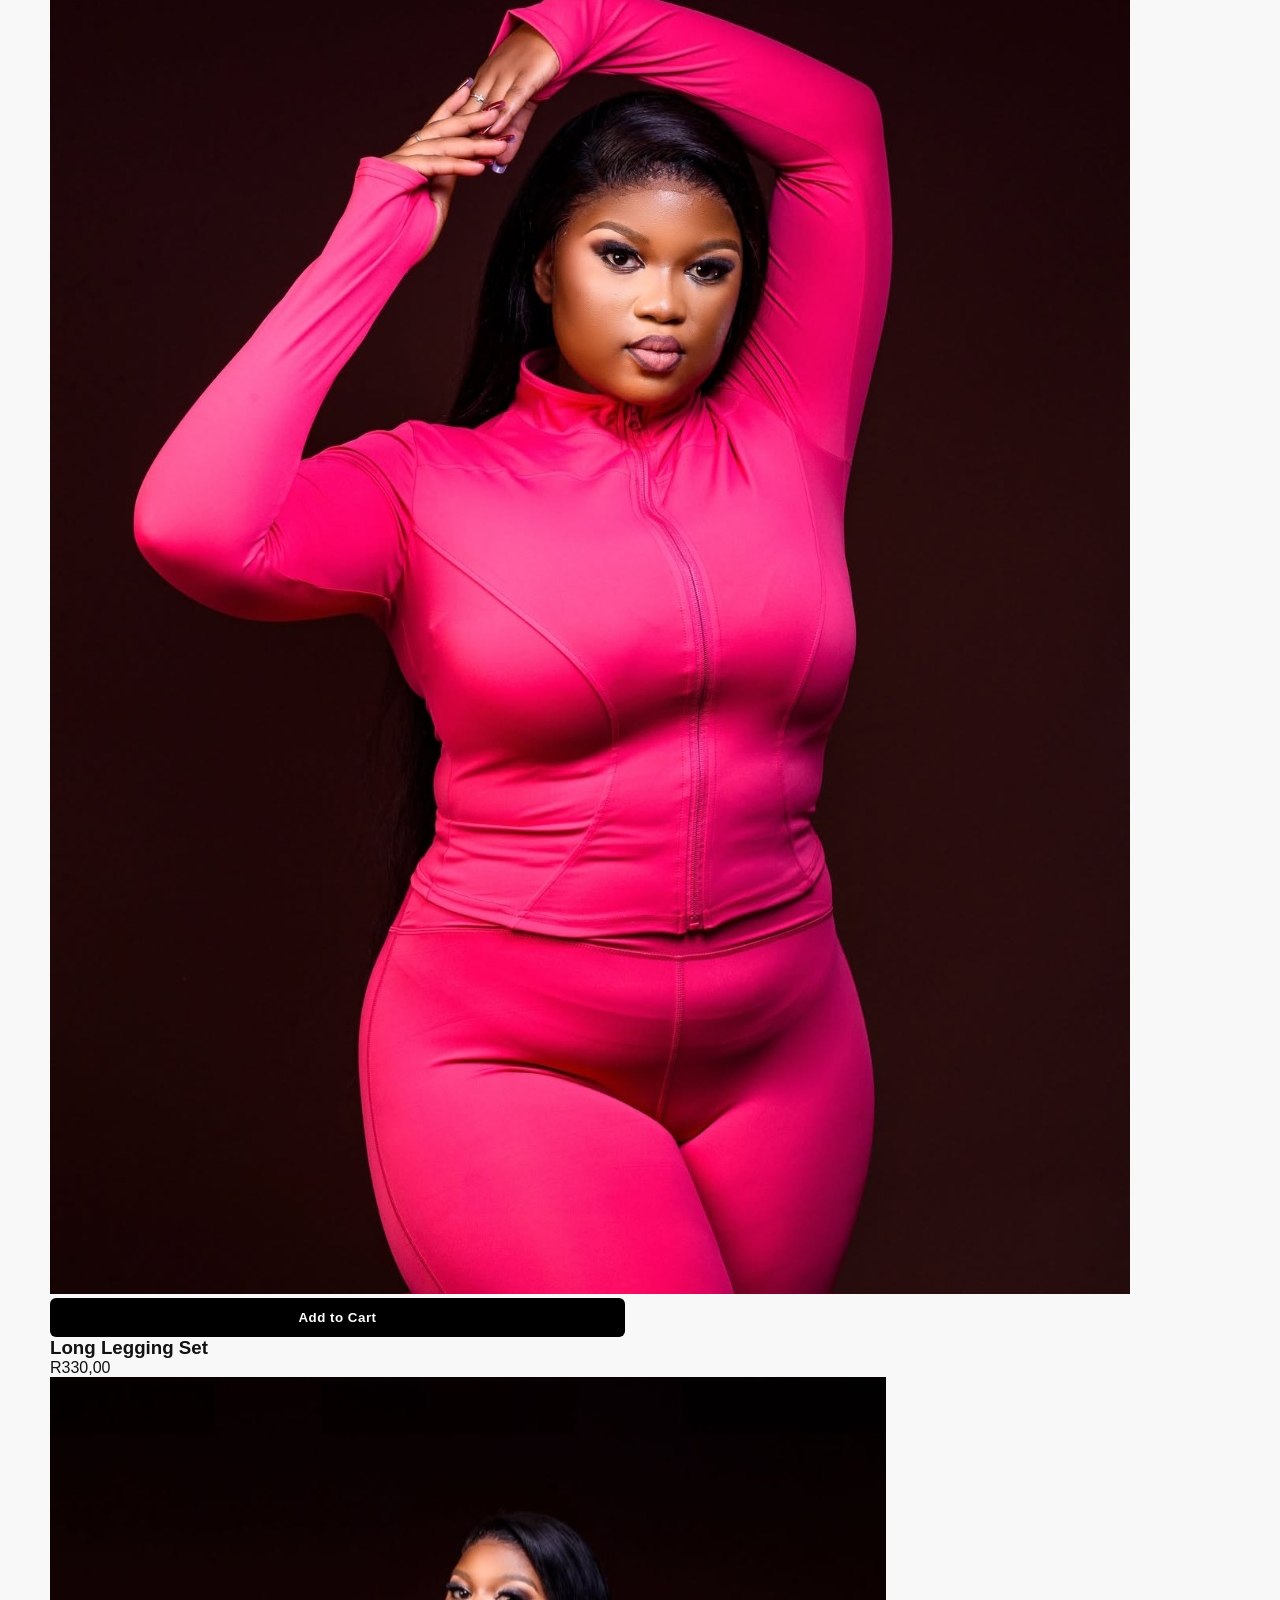
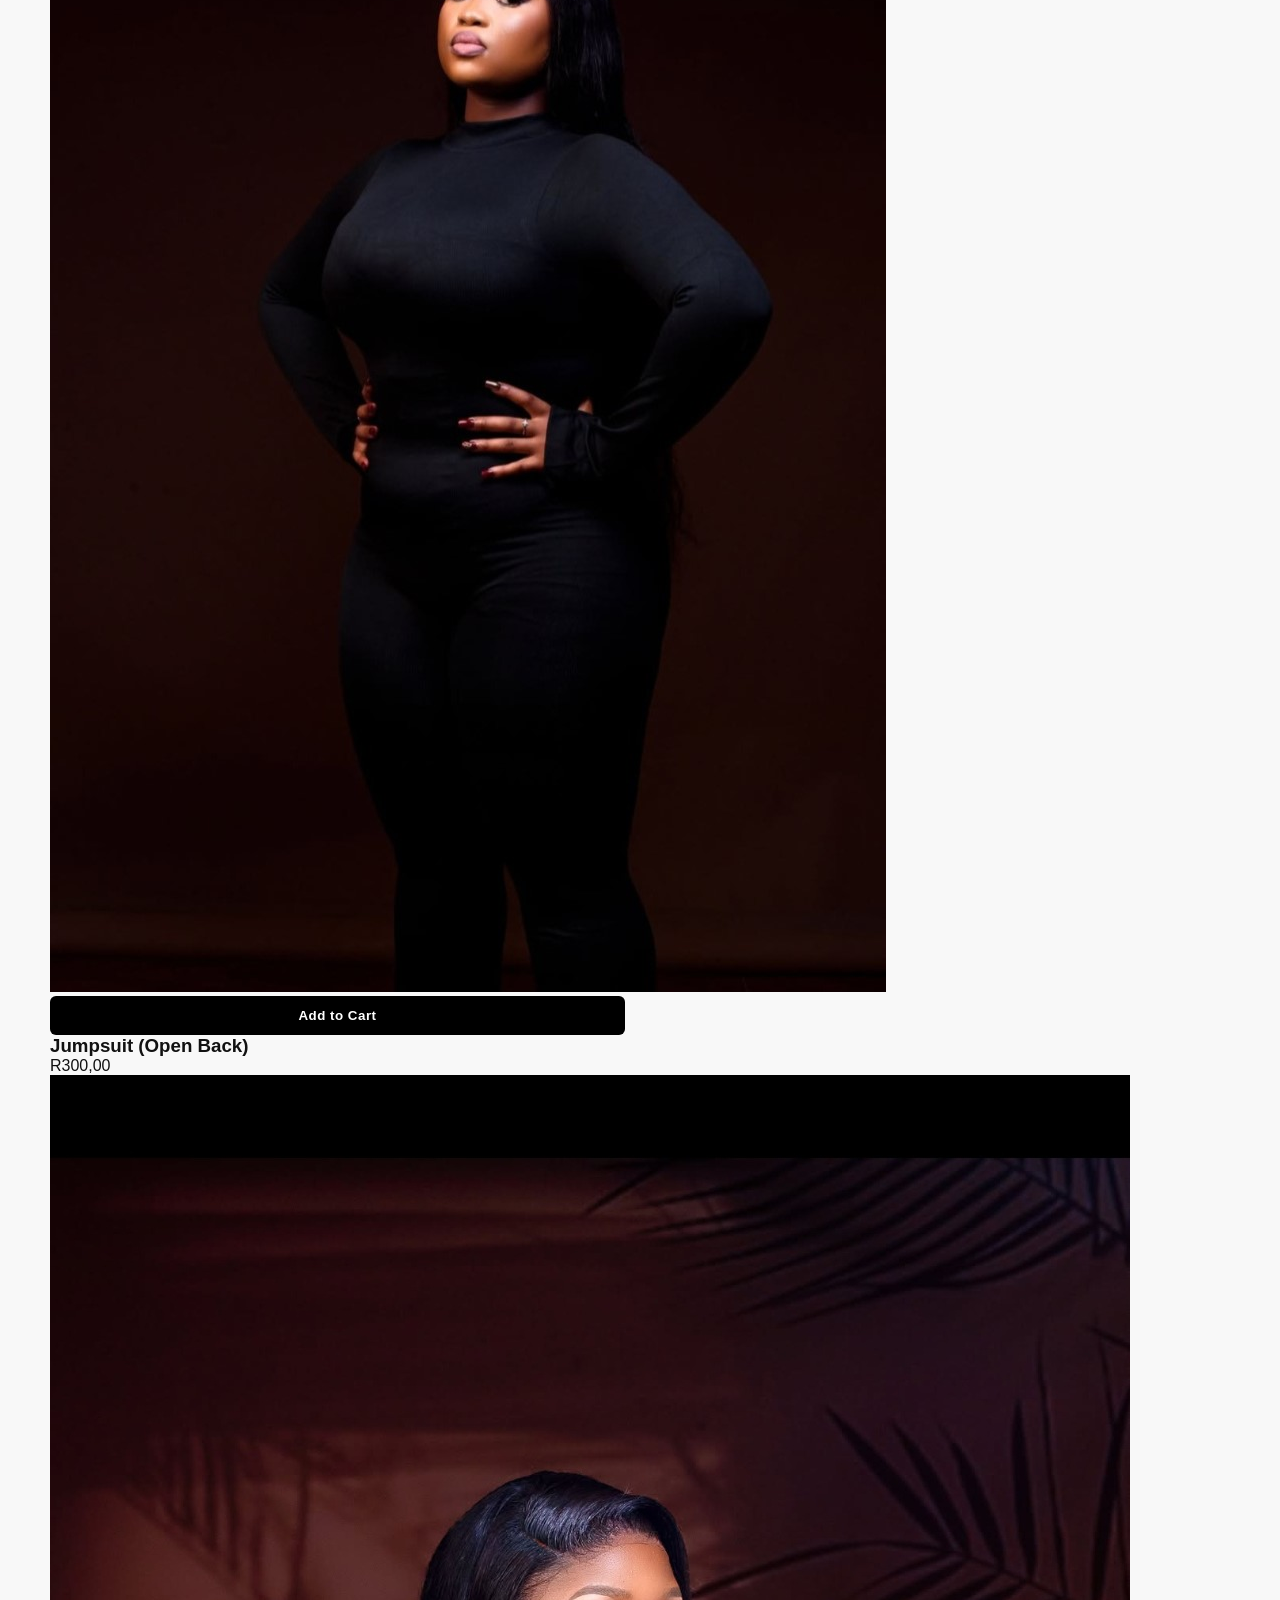
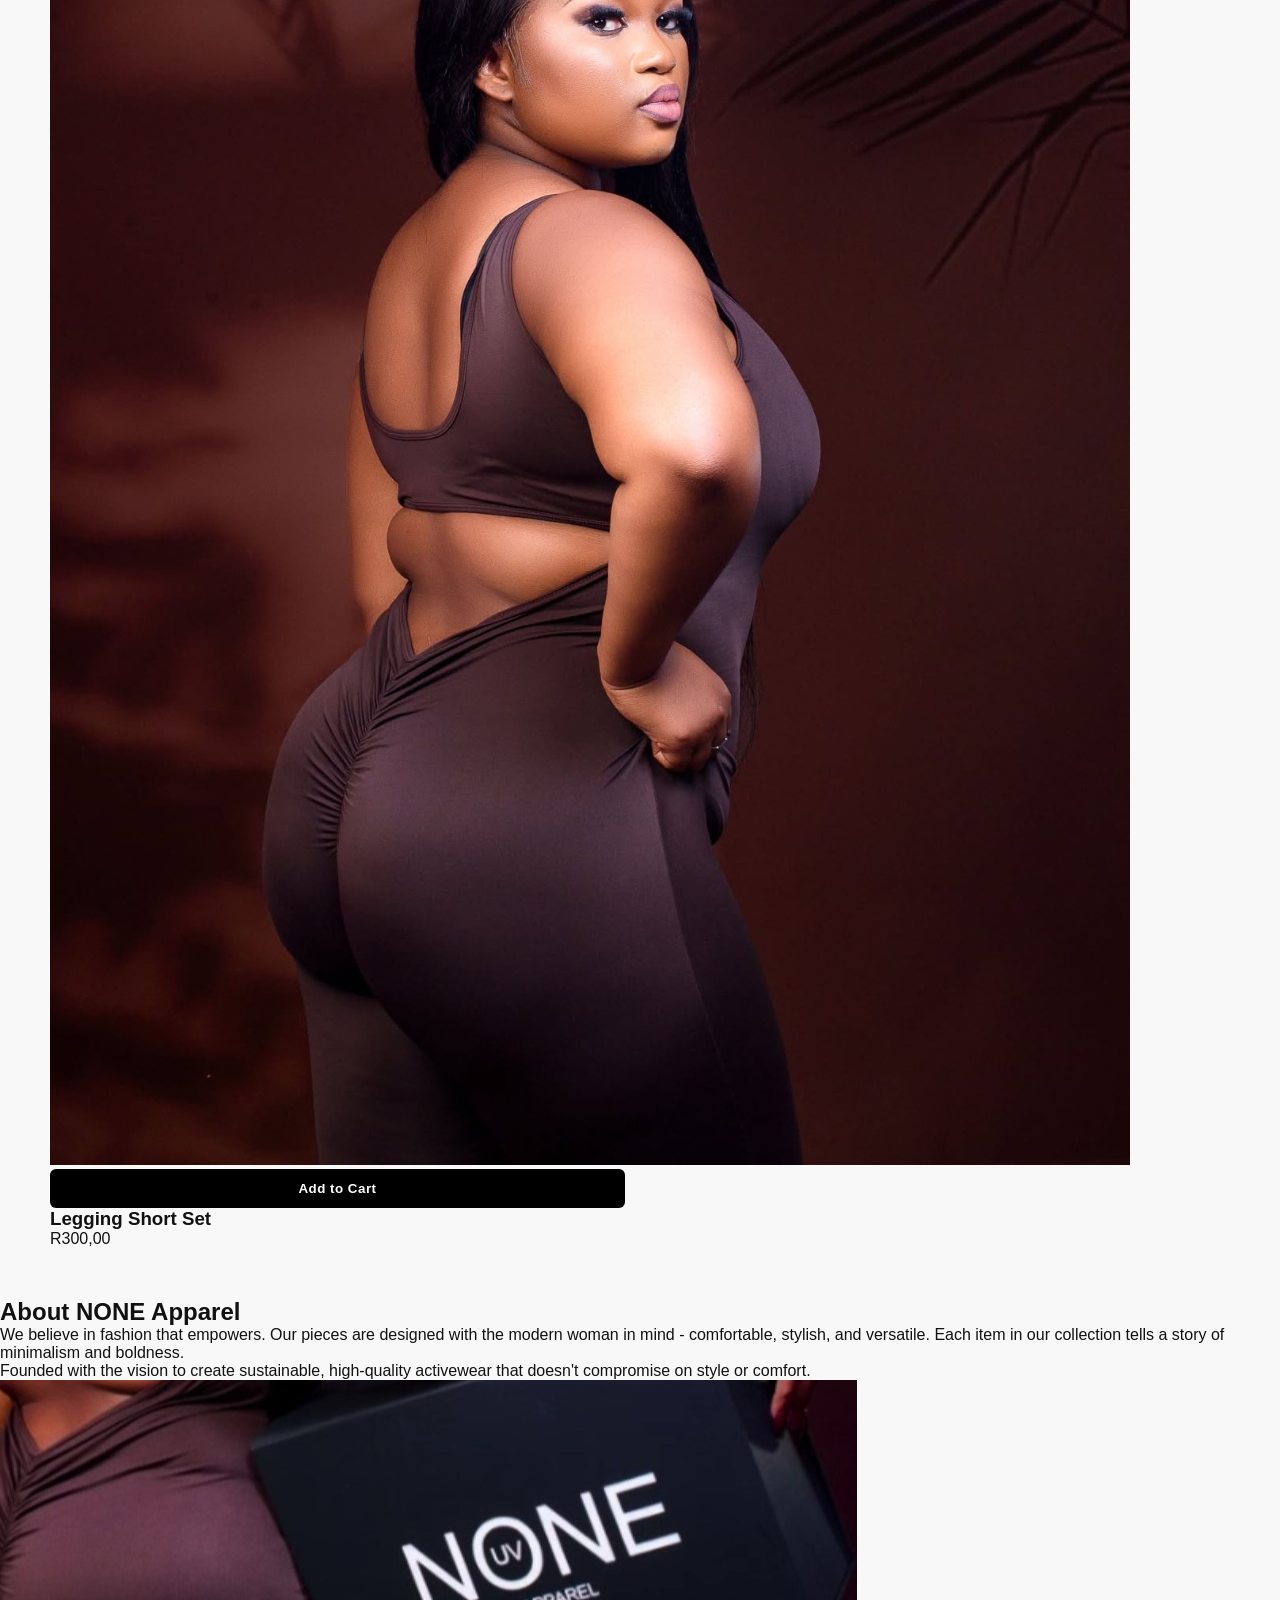
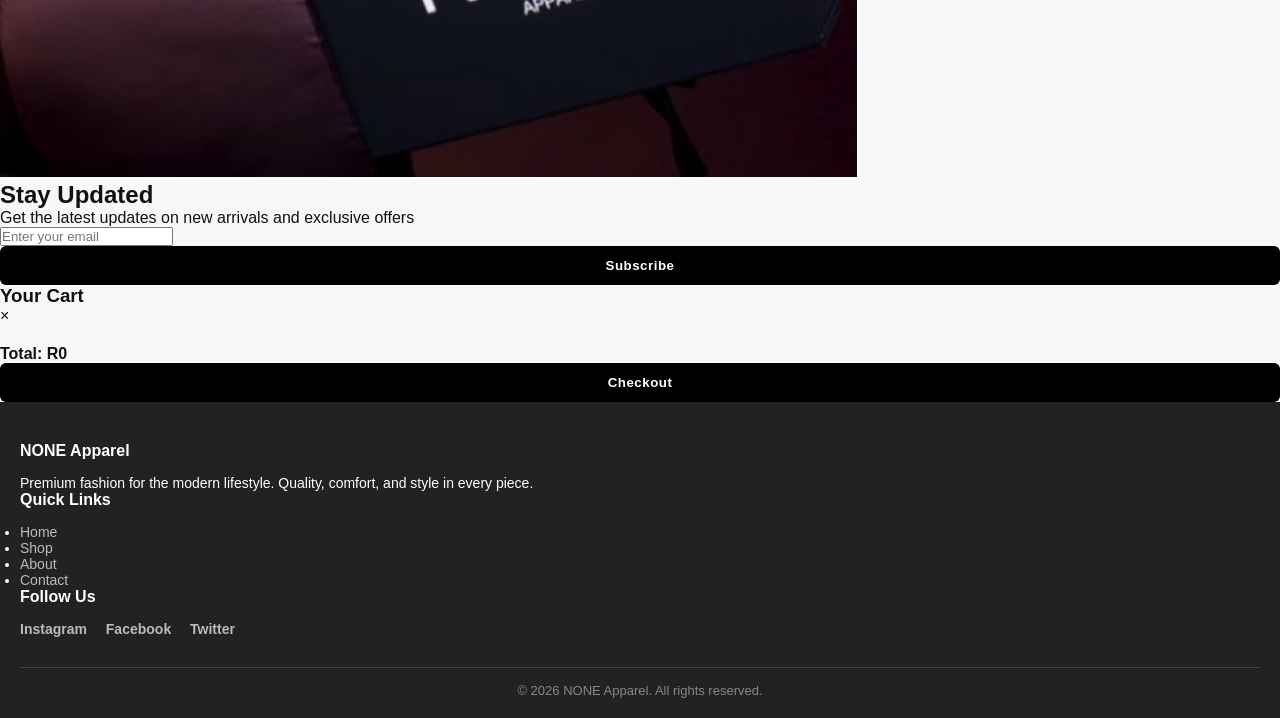
==== commit 20a2a586: "Update index.html" ====
--- a/index.html
+++ b/index.html
@@ -3,96 +3,202 @@
 <head>
   <meta charset="UTF-8">
   <meta name="viewport" content="width=device-width, initial-scale=1.0">
-  <title>NONE Apparel</title>
+  <title>NONE Apparel - Modern Fashion</title>
   <link rel="stylesheet" href="style.css">
+  <link href="https://fonts.googleapis.com/css2?family=Inter:wght@300;400;500;600;700&display=swap" rel="stylesheet">
 </head>
 <body>
 
 <header>
-  <h1>NONE APPAREL</h1>
-
-  <nav id="nav-menu">
-    <a href="#">Home</a>
-    <a href="#shop">Shop</a>
-    <a href="#cart">Cart</a>
-  </nav>
-
-  <!-- Hamburger -->
-  <div class="hamburger" onclick="toggleMenu()">
-    <span></span>
-    <span></span>
-    <span></span>
+  <div class="container">
+    <h1>NONE Apparel</h1>
+
+    <nav id="nav-menu">
+      <a href="#home">Home</a>
+      <a href="#shop">Shop</a>
+      <a href="#about">About</a>
+      <a href="#contact">Contact</a>
+      <a href="#" onclick="openCart()" class="cart-icon">
+        <span class="cart-count" id="cart-count">0</span>
+        🛒
+      </a>
+    </nav>
+
+    <!-- Hamburger -->
+    <div class="hamburger" onclick="toggleMenu()">
+      <span></span>
+      <span></span>
+      <span></span>
+    </div>
   </div>
 </header>
 
-<section class="hero">
+<section id="home" class="hero">
   <div class="hero-content">
     <h2>Minimal. Bold. NONE.</h2>
-    <p>Premium women's fashion</p>
+    <p>Premium women's fashion for the modern lifestyle</p>
+    <a href="#shop" class="cta-button">Shop Collection</a>
+  </div>
+</section>
+
+<section class="featured">
+  <div class="container">
+    <h2>Featured Collection</h2>
+    <p>Discover our latest pieces designed for comfort and style</p>
+    <div class="featured-grid">
+      <div class="featured-item">
+        <img src="Screenshot_20260407_145641_WhatsApp.jpg" alt="Sleeveless Crop Set">
+        <div class="featured-content">
+          <h3>Sleeveless Crop Set</h3>
+          <p>Perfect for layering and everyday wear</p>
+          <span class="price">R340,00</span>
+        </div>
+      </div>
+      <div class="featured-item">
+        <img src="Screenshot_20260407_145649_WhatsApp.jpg" alt="Long Legging Set">
+        <div class="featured-content">
+          <h3>Long Legging Set</h3>
+          <p>Comfortable and versatile activewear</p>
+          <span class="price">R330,00</span>
+        </div>
+      </div>
+    </div>
   </div>
 </section>
 
 <section id="shop" class="products">
-  <h1>Shop Our Collection</h1><br/>
-  <p>Our curated collection is designed for the modern enthusiast who values comfort, style and practicaliy. DRESS YOUR FIT, NONE.</p>
-    <div class="product">
-        <img src="Screenshot_20260407_145641_WhatsApp.jpg">
-        <h3>Sleeveless Crop Set</h3>
-        <p>R340,00</p>
-        <button onclick="addToCart('Crop Top Set', 340)">Add to Cart</button>
-    </div>
-
-    <div class="product">
-        <img src="Screenshot_20260407_145649_WhatsApp.jpg">
-        <h3>Long Legging Set</h3>
-        <p>R330,00</p>
-        <button onclick="addToCart('Long Legging Set', 330)">Add to Cart</button>
-    </div>
-
-    <div class="product">
-        <img src="Screenshot_20260407_145616_WhatsApp.jpg">
-        <h3>Jumpsuit (Open Back)</h3>
-        <p>R300,00</p>
-        <button onclick="addToCart('Open BackJumpsuit', 300)">Add to Cart</button>
-    </div>
-
-    <div class="product">
-        <img src="Screenshot_20260407_145659_WhatsApp.jpg">
-        <h3>Legging Short Set</h3>
-        <p>R300,00</p>
-        <button onclick="addToCart('Short Legging Set', 300)">Add to Cart</button>
-    </div>
-</section>
+  <div class="container">
+    <h2>Shop Our Collection</h2>
+    <p>Our curated collection is designed for the modern enthusiast who values comfort, style and practicality.</p>
+
+    <div class="product-grid">
+      <div class="product-card">
+        <div class="product-image">
+          <img src="Screenshot_20260407_145641_WhatsApp.jpg" alt="Sleeveless Crop Set">
+          <div class="product-overlay">
+            <button onclick="addToCart('Sleeveless Crop Set', 340)" class="add-to-cart-btn">Add to Cart</button>
+          </div>
+        </div>
+        <div class="product-info">
+          <h3>Sleeveless Crop Set</h3>
+          <p>R340,00</p>
+        </div>
+      </div>
+
+      <div class="product-card">
+        <div class="product-image">
+          <img src="Screenshot_20260407_145649_WhatsApp.jpg" alt="Long Legging Set">
+          <div class="product-overlay">
+            <button onclick="addToCart('Long Legging Set', 330)" class="add-to-cart-btn">Add to Cart</button>
+          </div>
+        </div>
+        <div class="product-info">
+          <h3>Long Legging Set</h3>
+          <p>R330,00</p>
+        </div>
+      </div>
+
+      <div class="product-card">
+        <div class="product-image">
+          <img src="Screenshot_20260407_145616_WhatsApp.jpg" alt="Jumpsuit (Open Back)">
+          <div class="product-overlay">
+            <button onclick="addToCart('Open Back Jumpsuit', 300)" class="add-to-cart-btn">Add to Cart</button>
+          </div>
+        </div>
+        <div class="product-info">
+          <h3>Jumpsuit (Open Back)</h3>
+          <p>R300,00</p>
+        </div>
+      </div>
+
+      <div class="product-card">
+        <div class="product-image">
+          <img src="Screenshot_20260407_145659_WhatsApp.jpg" alt="Legging Short Set">
+          <div class="product-overlay">
+            <button onclick="addToCart('Short Legging Set', 300)" class="add-to-cart-btn">Add to Cart</button>
+          </div>
+        </div>
+        <div class="product-info">
+          <h3>Legging Short Set</h3>
+          <p>R300,00</p>
+        </div>
+      </div>
+    </div>
+  </div>
+</section>
+
+<section id="about" class="about">
+  <div class="container">
+    <div class="about-content">
+      <div class="about-text">
+        <h2>About NONE Apparel</h2>
+        <p>We believe in fashion that empowers. Our pieces are designed with the modern woman in mind - comfortable, stylish, and versatile. Each item in our collection tells a story of minimalism and boldness.</p>
+        <p>Founded with the vision to create sustainable, high-quality activewear that doesn't compromise on style or comfort.</p>
+      </div>
+      <div class="about-image">
+        <img src="Screenshot_20260407_134842_Instagram.jpg" alt="NONE Apparel">
+      </div>
+    </div>
+  </div>
+</section>
+
+<section class="newsletter">
+  <div class="container">
+    <h2>Stay Updated</h2>
+    <p>Get the latest updates on new arrivals and exclusive offers</p>
+    <div class="newsletter-form">
+      <input type="email" placeholder="Enter your email" id="email-input">
+      <button onclick="subscribeNewsletter()">Subscribe</button>
+    </div>
+  </div>
+</section>
+
+<!-- Cart Modal -->
+<div id="cart-modal" class="cart-modal">
+  <div class="cart-content">
+    <div class="cart-header">
+      <h3>Your Cart</h3>
+      <span class="close-cart" onclick="closeCart()">&times;</span>
+    </div>
+    <div id="cart-items"></div>
+    <div class="cart-total">
+      <strong>Total: R<span id="total">0</span></strong>
+    </div>
+    <button onclick="checkout()" class="checkout-btn">Checkout</button>
+  </div>
+</div>
 
 <footer class="footer">
-  <div class="footer-container">
-    <div class="footer-section">
-      <h4>About Us</h4>
-      <p>We offer the best products for your lifestyle. Quality and style guaranteed.</p>
-    </div>
-
-    <div class="footer-section">
-      <h4>Quick Links</h4>
-      <ul>
-        <li><a href="#">Home</a></li>
-        <li><a href="#">Shop</a></li>
-        <li><a href="#">Blog</a></li>
-        <li><a href="#">Contact</a></li>
-      </ul>
-    </div>
-
-    <div class="footer-section">
-      <h4>Follow Us</h4>
-      <div class="social-links">
-        <a href="#" aria-label="Facebook">FB</a>
-        <a href="#" aria-label="Instagram">IG</a>
-        <a href="#" aria-label="Twitter">TW</a>
-      </div>
-    </div>
-  </div>
-
-  <div class="footer-bottom">
-    <p>© 2026 Your Company. All rights reserved.</p>
+  <div class="container">
+    <div class="footer-content">
+      <div class="footer-section">
+        <h4>NONE Apparel</h4>
+        <p>Premium fashion for the modern lifestyle. Quality, comfort, and style in every piece.</p>
+      </div>
+
+      <div class="footer-section">
+        <h4>Quick Links</h4>
+        <ul>
+          <li><a href="#home">Home</a></li>
+          <li><a href="#shop">Shop</a></li>
+          <li><a href="#about">About</a></li>
+          <li><a href="#contact">Contact</a></li>
+        </ul>
+      </div>
+
+      <div class="footer-section">
+        <h4>Follow Us</h4>
+        <div class="social-links">
+          <a href="#" aria-label="Instagram">Instagram</a>
+          <a href="#" aria-label="Facebook">Facebook</a>
+          <a href="#" aria-label="Twitter">Twitter</a>
+        </div>
+      </div>
+    </div>
+
+    <div class="footer-bottom">
+      <p>&copy; 2026 NONE Apparel. All rights reserved.</p>
+    </div>
   </div>
 </footer>
 
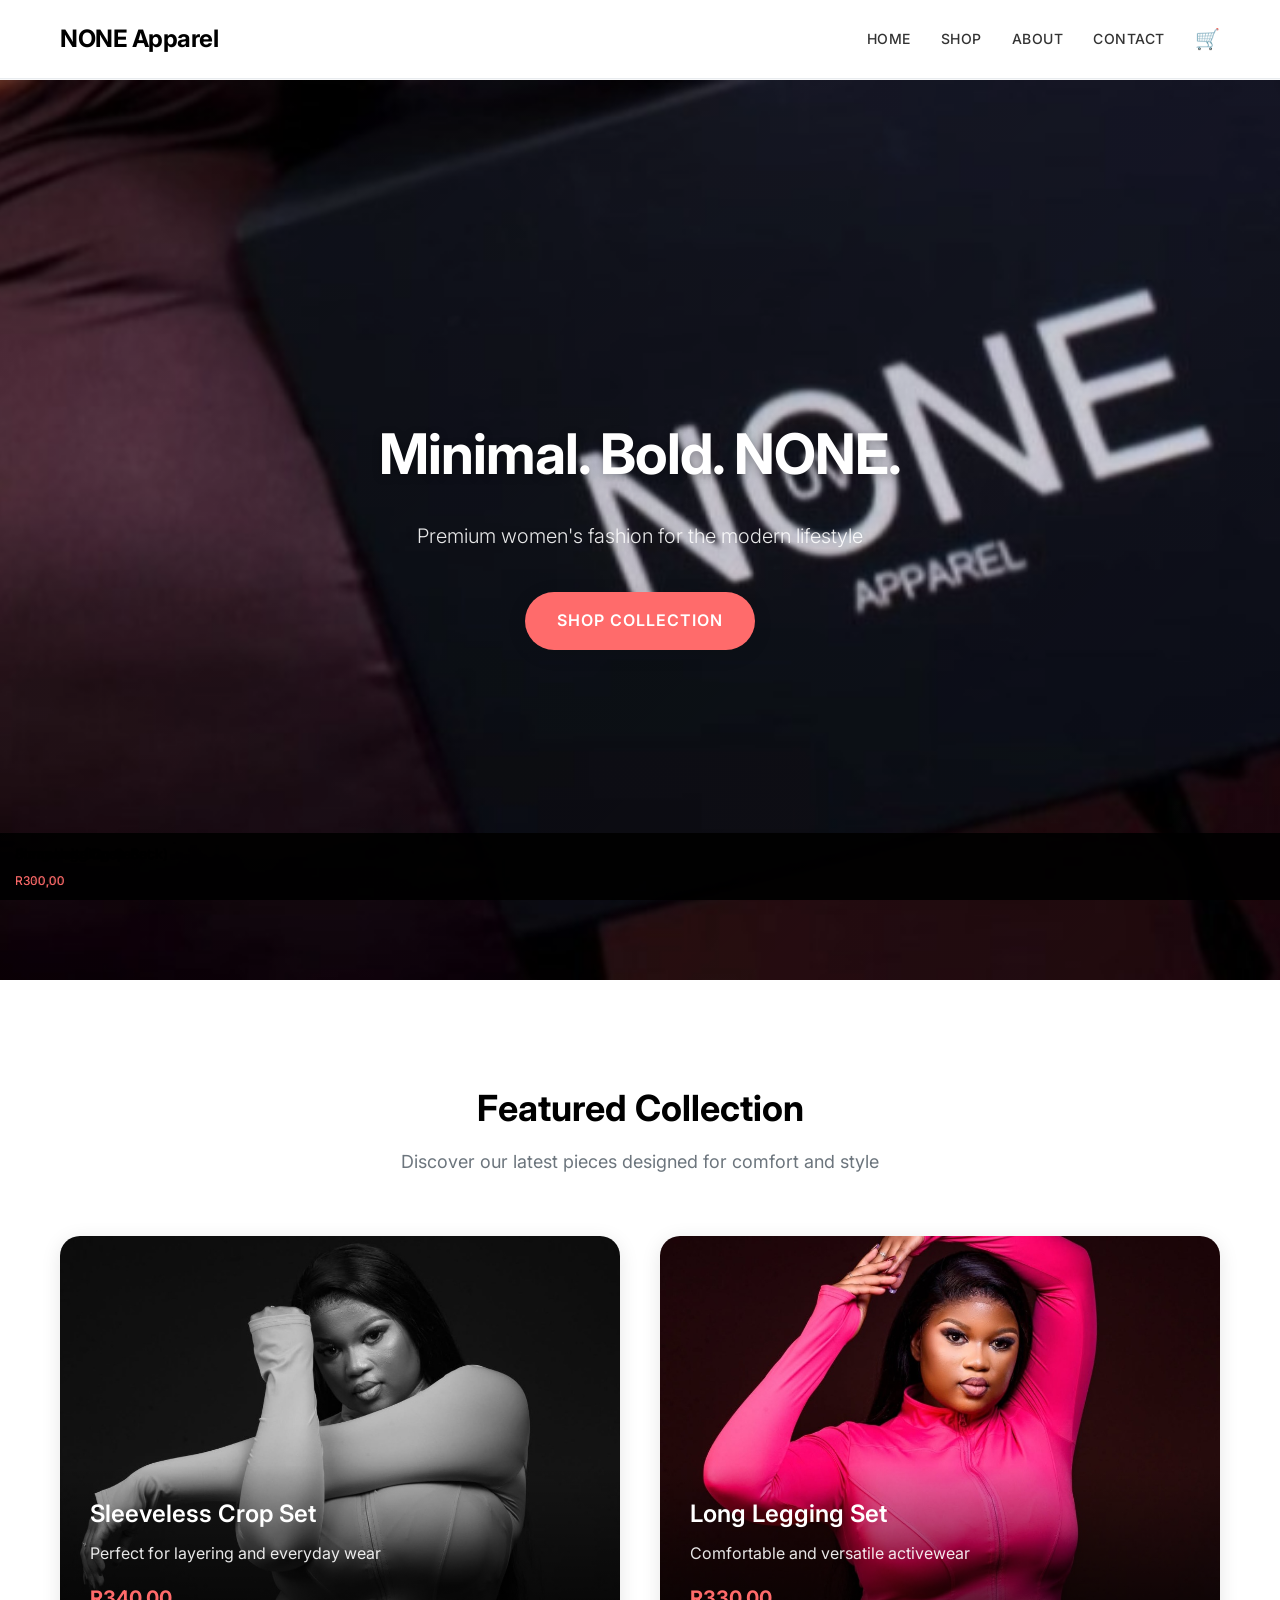
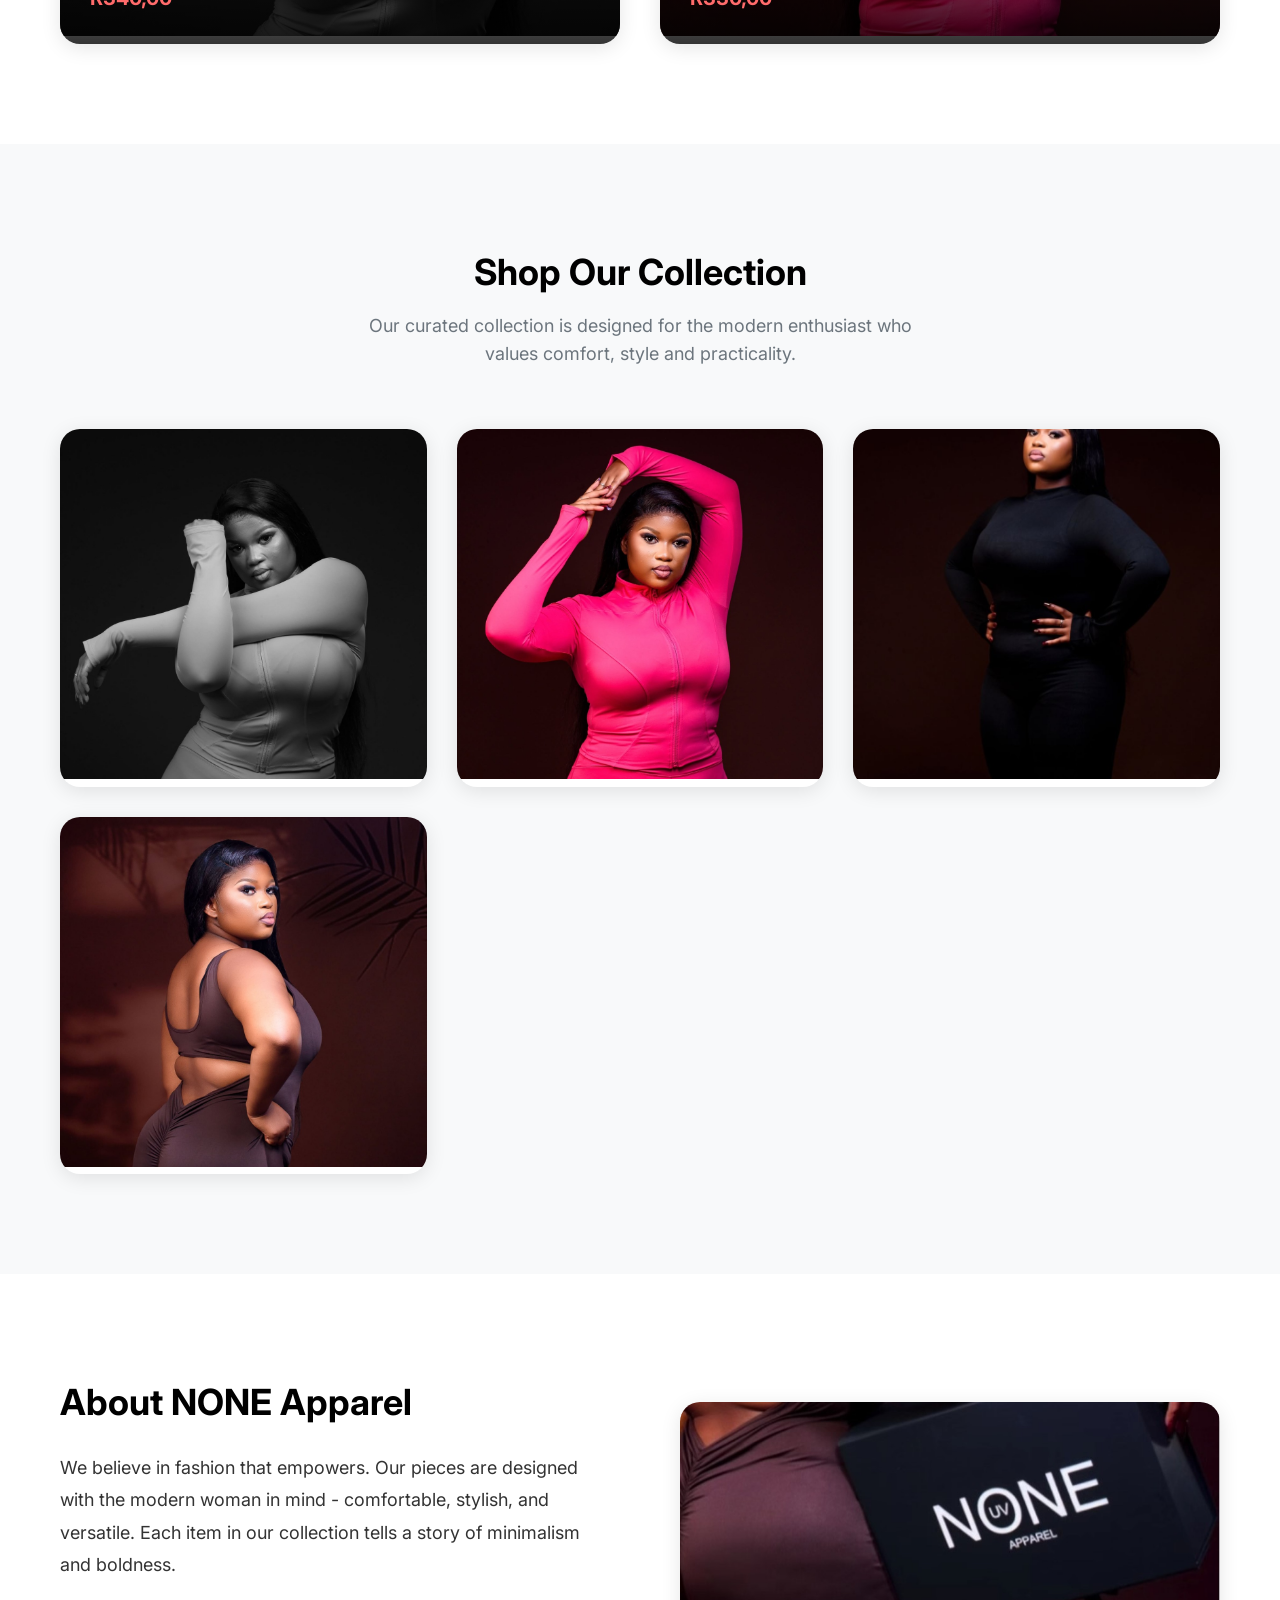
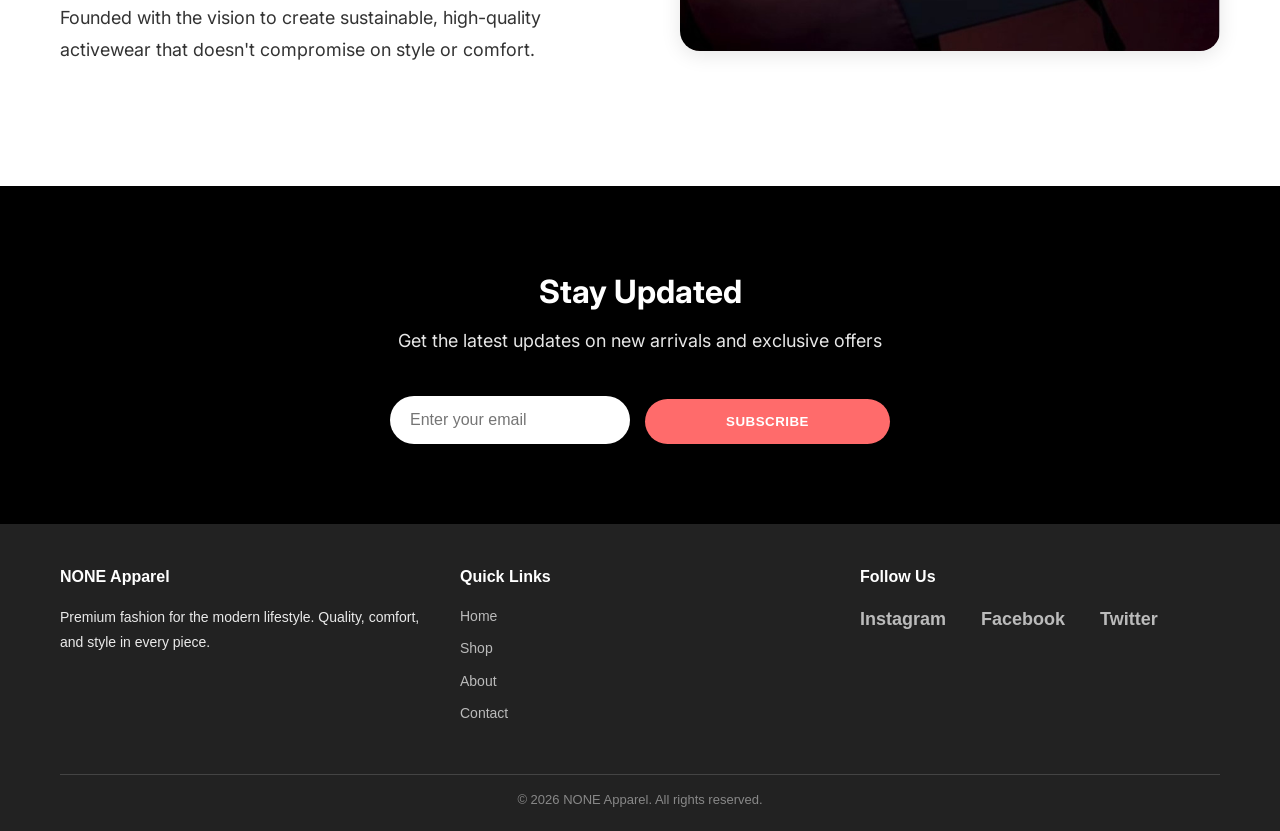
==== commit 8c96d124: "Update to modern fashion website design" ====
--- a/index.html
+++ b/index.html
@@ -1,207 +1,204 @@
-<!DOCTYPE html>
-<html lang="en">
-<head>
-  <meta charset="UTF-8">
-  <meta name="viewport" content="width=device-width, initial-scale=1.0">
-  <title>NONE Apparel - Modern Fashion</title>
-  <link rel="stylesheet" href="style.css">
-  <link href="https://fonts.googleapis.com/css2?family=Inter:wght@300;400;500;600;700&display=swap" rel="stylesheet">
-</head>
-<body>
-
-<header>
-  <div class="container">
-    <h1>NONE Apparel</h1>
-
-    <nav id="nav-menu">
-      <a href="#home">Home</a>
-      <a href="#shop">Shop</a>
-      <a href="#about">About</a>
-      <a href="#contact">Contact</a>
-      <a href="#" onclick="openCart()" class="cart-icon">
-        <span class="cart-count" id="cart-count">0</span>
-        🛒
-      </a>
-    </nav>
-
-    <!-- Hamburger -->
-    <div class="hamburger" onclick="toggleMenu()">
-      <span></span>
-      <span></span>
-      <span></span>
-    </div>
-  </div>
-</header>
-
-<section id="home" class="hero">
-  <div class="hero-content">
-    <h2>Minimal. Bold. NONE.</h2>
-    <p>Premium women's fashion for the modern lifestyle</p>
-    <a href="#shop" class="cta-button">Shop Collection</a>
-  </div>
-</section>
-
-<section class="featured">
-  <div class="container">
-    <h2>Featured Collection</h2>
-    <p>Discover our latest pieces designed for comfort and style</p>
-    <div class="featured-grid">
-      <div class="featured-item">
-        <img src="Screenshot_20260407_145641_WhatsApp.jpg" alt="Sleeveless Crop Set">
-        <div class="featured-content">
-          <h3>Sleeveless Crop Set</h3>
-          <p>Perfect for layering and everyday wear</p>
-          <span class="price">R340,00</span>
-        </div>
-      </div>
-      <div class="featured-item">
-        <img src="Screenshot_20260407_145649_WhatsApp.jpg" alt="Long Legging Set">
-        <div class="featured-content">
-          <h3>Long Legging Set</h3>
-          <p>Comfortable and versatile activewear</p>
-          <span class="price">R330,00</span>
-        </div>
-      </div>
-    </div>
-  </div>
-</section>
-
-<section id="shop" class="products">
-  <div class="container">
-    <h2>Shop Our Collection</h2>
-    <p>Our curated collection is designed for the modern enthusiast who values comfort, style and practicality.</p>
-
-    <div class="product-grid">
-      <div class="product-card">
-        <div class="product-image">
-          <img src="Screenshot_20260407_145641_WhatsApp.jpg" alt="Sleeveless Crop Set">
-          <div class="product-overlay">
-            <button onclick="addToCart('Sleeveless Crop Set', 340)" class="add-to-cart-btn">Add to Cart</button>
-          </div>
-        </div>
-        <div class="product-info">
-          <h3>Sleeveless Crop Set</h3>
-          <p>R340,00</p>
-        </div>
-      </div>
-
-      <div class="product-card">
-        <div class="product-image">
-          <img src="Screenshot_20260407_145649_WhatsApp.jpg" alt="Long Legging Set">
-          <div class="product-overlay">
-            <button onclick="addToCart('Long Legging Set', 330)" class="add-to-cart-btn">Add to Cart</button>
-          </div>
-        </div>
-        <div class="product-info">
-          <h3>Long Legging Set</h3>
-          <p>R330,00</p>
-        </div>
-      </div>
-
-      <div class="product-card">
-        <div class="product-image">
-          <img src="Screenshot_20260407_145616_WhatsApp.jpg" alt="Jumpsuit (Open Back)">
-          <div class="product-overlay">
-            <button onclick="addToCart('Open Back Jumpsuit', 300)" class="add-to-cart-btn">Add to Cart</button>
-          </div>
-        </div>
-        <div class="product-info">
-          <h3>Jumpsuit (Open Back)</h3>
-          <p>R300,00</p>
-        </div>
-      </div>
-
-      <div class="product-card">
-        <div class="product-image">
-          <img src="Screenshot_20260407_145659_WhatsApp.jpg" alt="Legging Short Set">
-          <div class="product-overlay">
-            <button onclick="addToCart('Short Legging Set', 300)" class="add-to-cart-btn">Add to Cart</button>
-          </div>
-        </div>
-        <div class="product-info">
-          <h3>Legging Short Set</h3>
-          <p>R300,00</p>
-        </div>
-      </div>
-    </div>
-  </div>
-</section>
-
-<section id="about" class="about">
-  <div class="container">
-    <div class="about-content">
-      <div class="about-text">
-        <h2>About NONE Apparel</h2>
-        <p>We believe in fashion that empowers. Our pieces are designed with the modern woman in mind - comfortable, stylish, and versatile. Each item in our collection tells a story of minimalism and boldness.</p>
-        <p>Founded with the vision to create sustainable, high-quality activewear that doesn't compromise on style or comfort.</p>
-      </div>
-      <div class="about-image">
-        <img src="Screenshot_20260407_134842_Instagram.jpg" alt="NONE Apparel">
-      </div>
-    </div>
-  </div>
-</section>
-
-<section class="newsletter">
-  <div class="container">
-    <h2>Stay Updated</h2>
-    <p>Get the latest updates on new arrivals and exclusive offers</p>
-    <div class="newsletter-form">
-      <input type="email" placeholder="Enter your email" id="email-input">
-      <button onclick="subscribeNewsletter()">Subscribe</button>
-    </div>
-  </div>
-</section>
-
-<!-- Cart Modal -->
-<div id="cart-modal" class="cart-modal">
-  <div class="cart-content">
-    <div class="cart-header">
-      <h3>Your Cart</h3>
-      <span class="close-cart" onclick="closeCart()">&times;</span>
-    </div>
-    <div id="cart-items"></div>
-    <div class="cart-total">
-      <strong>Total: R<span id="total">0</span></strong>
-    </div>
-    <button onclick="checkout()" class="checkout-btn">Checkout</button>
-  </div>
-</div>
-
-<footer class="footer">
-  <div class="container">
-    <div class="footer-content">
-      <div class="footer-section">
-        <h4>NONE Apparel</h4>
-        <p>Premium fashion for the modern lifestyle. Quality, comfort, and style in every piece.</p>
-      </div>
-
-      <div class="footer-section">
-        <h4>Quick Links</h4>
-        <ul>
-          <li><a href="#home">Home</a></li>
-          <li><a href="#shop">Shop</a></li>
-          <li><a href="#about">About</a></li>
-          <li><a href="#contact">Contact</a></li>
-        </ul>
-      </div>
-
-      <div class="footer-section">
-        <h4>Follow Us</h4>
-        <div class="social-links">
-          <a href="#" aria-label="Instagram">Instagram</a>
-          <a href="#" aria-label="Facebook">Facebook</a>
-          <a href="#" aria-label="Twitter">Twitter</a>
-        </div>
-      </div>
-    </div>
-
-    <div class="footer-bottom">
-      <p>&copy; 2026 NONE Apparel. All rights reserved.</p>
-    </div>
-  </div>
-</footer>
-
-<script src="script.js"></script>
-</body>
-</html>
+<!DOCTYPE html>
+<html lang="en">
+<head>
+  <meta charset="UTF-8">
+  <meta name="viewport" content="width=device-width, initial-scale=1.0">
+  <title>NONE Apparel - Modern Fashion</title>
+  <link rel="stylesheet" href="style.css">
+  <link href="https://fonts.googleapis.com/css2?family=Inter:wght@300;400;500;600;700&display=swap" rel="stylesheet">
+</head>
+<body>
+
+<header>
+  <div class="container">
+    <h1>NONE Apparel</h1>
+
+    <nav id="nav-menu">
+      <a href="#home">Home</a>
+      <a href="#shop">Shop</a>
+      <a href="#about">About</a>
+      <a href="#contact">Contact</a>
+      <a href="#" onclick="openCart()" class="cart-icon">
+        <span class="cart-count" id="cart-count">0</span>
+        🛒
+      </a>
+    </nav>
+
+    <!-- Hamburger -->
+    <div class="hamburger" onclick="toggleMenu()">
+      <span></span>
+      <span></span>
+      <span></span>
+    </div>
+  </div>
+</header>
+
+<section id="home" class="hero">
+  <div class="hero-content">
+    <h2>Minimal. Bold. NONE.</h2>
+    <p>Premium women's fashion for the modern lifestyle</p>
+    <a href="#shop" class="cta-button">Shop Collection</a>
+  </div>
+</section>
+
+<section class="featured">
+  <div class="container">
+    <h2>Featured Collection</h2>
+    <p>Discover our latest pieces designed for comfort and style</p>
+    <div class="featured-grid">
+      <div class="featured-item">
+        <img src="Screenshot_20260407_145641_WhatsApp.jpg" alt="Sleeveless Crop Set">
+        <div class="featured-content">
+          <h3>Sleeveless Crop Set</h3>
+          <p>Perfect for layering and everyday wear</p>
+          <span class="price">R340,00</span>
+        </div>
+      </div>
+      <div class="featured-item">
+        <img src="Screenshot_20260407_145649_WhatsApp.jpg" alt="Long Legging Set">
+        <div class="featured-content">
+          <h3>Long Legging Set</h3>
+          <p>Comfortable and versatile activewear</p>
+          <span class="price">R330,00</span>
+        </div>
+      </div>
+    </div>
+  </div>
+</section>
+
+<section id="shop" class="products">
+  <div class="container">
+    <h2>Shop Our Collection</h2>
+    <p>Our curated collection is designed for the modern enthusiast who values comfort, style and practicality.</p>
+
+    <div class="product-grid">
+      <div class="product-card">
+        <div class="product-image">
+          <img src="Screenshot_20260407_145641_WhatsApp.jpg" alt="Sleeveless Crop Set">
+          <div class="product-overlay">
+            <button onclick="addToCart('Sleeveless Crop Set', 340)" class="add-to-cart-btn">Add to Cart</button>
+          </div>
+        </div>
+        <div class="product-info">
+          <h3>Sleeveless Crop Set</h3>
+          <p>R340,00</p>
+        </div>
+      </div>
+
+      <div class="product-card">
+        <div class="product-image">
+          <img src="Screenshot_20260407_145649_WhatsApp.jpg" alt="Long Legging Set">
+          <div class="product-overlay">
+            <button onclick="addToCart('Long Legging Set', 330)" class="add-to-cart-btn">Add to Cart</button>
+          </div>
+        </div>
+        <div class="product-info">
+          <h3>Long Legging Set</h3>
+          <p>R330,00</p>
+        </div>
+      </div>
+
+      <div class="product-card">
+        <div class="product-image">
+          <img src="Screenshot_20260407_145616_WhatsApp.jpg" alt="Jumpsuit (Open Back)">
+          <div class="product-overlay">
+            <button onclick="addToCart('Open Back Jumpsuit', 300)" class="add-to-cart-btn">Add to Cart</button>
+          </div>
+        </div>
+        <div class="product-info">
+          <h3>Jumpsuit (Open Back)</h3>
+          <p>R300,00</p>
+        </div>
+      </div>
+
+      <div class="product-card">
+        <div class="product-image">
+          <img src="Screenshot_20260407_145659_WhatsApp.jpg" alt="Legging Short Set">
+          <div class="product-overlay">
+            <button onclick="addToCart('Short Legging Set', 300)" class="add-to-cart-btn">Add to Cart</button>
+          </div>
+        </div>
+   
+      </div>
+    </div>
+  </div>
+</section>
+
+<section id="about" class="about">
+  <div class="container">
+    <div class="about-content">
+      <div class="about-text">
+        <h2>About NONE Apparel</h2>
+        <p>We believe in fashion that empowers. Our pieces are designed with the modern woman in mind - comfortable, stylish, and versatile. Each item in our collection tells a story of minimalism and boldness.</p>
+        <p>Founded with the vision to create sustainable, high-quality activewear that doesn't compromise on style or comfort.</p>
+      </div>
+      <div class="about-image">
+        <img src="Screenshot_20260407_134842_Instagram.jpg" alt="NONE Apparel">
+      </div>
+    </div>
+  </div>
+</section>
+
+<section class="newsletter">
+  <div class="container">
+    <h2>Stay Updated</h2>
+    <p>Get the latest updates on new arrivals and exclusive offers</p>
+    <div class="newsletter-form">
+      <input type="email" placeholder="Enter your email" id="email-input">
+      <button onclick="subscribeNewsletter()">Subscribe</button>
+    </div>
+  </div>
+</section>
+
+<!-- Cart Modal -->
+<div id="cart-modal" class="cart-modal">
+  <div class="cart-content">
+    <div class="cart-header">
+      <h3>Your Cart</h3>
+      <span class="close-cart" onclick="closeCart()">&times;</span>
+    </div>
+    <div id="cart-items"></div>
+    <div class="cart-total">
+      <strong>Total: R<span id="total">0</span></strong>
+    </div>
+    <button onclick="checkout()" class="checkout-btn">Checkout</button>
+  </div>
+</div>
+
+<footer class="footer">
+  <div class="container">
+    <div class="footer-content">
+      <div class="footer-section">
+        <h4>NONE Apparel</h4>
+        <p>Premium fashion for the modern lifestyle. Quality, comfort, and style in every piece.</p>
+      </div>
+
+      <div class="footer-section">
+        <h4>Quick Links</h4>
+        <ul>
+          <li><a href="#home">Home</a></li>
+          <li><a href="#shop">Shop</a></li>
+          <li><a href="#about">About</a></li>
+          <li><a href="#contact">Contact</a></li>
+        </ul>
+      </div>
+
+      <div class="footer-section">
+        <h4>Follow Us</h4>
+        <div class="social-links">
+          <a href="#" aria-label="Instagram">Instagram</a>
+          <a href="#" aria-label="Facebook">Facebook</a>
+          <a href="#" aria-label="Twitter">Twitter</a>
+        </div>
+      </div>
+    </div>
+
+    <div class="footer-bottom">
+      <p>&copy; 2026 NONE Apparel. All rights reserved.</p>
+    </div>
+  </div>
+</footer>
+
+<script src="script.js"></script>
+</body>
+</html>
--- a/style.css
+++ b/style.css
@@ -1,250 +1,1010 @@
-/* Reset and Base Styles */
-* {
-  box-sizing: border-box;
-  margin: 0;
-  padding: 0;
-}
-
-body {
-  font-family: Arial, sans-serif;
-  background: #f8f8f8;
-  color: #111;
-}
-
-/* Header */
-header {
-  display: flex;
-  justify-content: space-between;
-  align-items: center;
-  padding: 20px 30px;
-  background: black;
-  color: white;
-  position: sticky;
-  top: 0;
-  z-index: 1000;
-}
-
-header h1 {
-  font-size: 20px;
-  letter-spacing: 1px;
-}
-
-nav {
-  display: flex;
-  align-items: center;
-}
-
-nav a {
-  color: white;
-  margin: 0 12px;
-  text-decoration: none;
-  font-size: 14px;
-  position: relative;
-}
-
-nav a::after {
-  content: "";
-  position: absolute;
-  width: 0%;
-  height: 2px;
-  background: white;
-  left: 0;
-  bottom: -5px;
-  transition: 0.3s;
-}
-
-nav a:hover::after {
-  width: 100%;
-}
-
-/* Hamburger Menu */
-.hamburger {
-  display: none;
-  flex-direction: column;
-  cursor: pointer;
-}
-
-.hamburger span {
-  height: 3px;
-  width: 25px;
-  background: white;
-  margin: 4px 0;
-  display: block;
-}
-
-/* Hero Section */
-.hero {
-  height: 60vh;
-  background: url("Screenshot_20260407_134842_Instagram.jpg") center/cover no-repeat;
-  display: flex;
-  align-items: center;
-  justify-content: center;
-  position: relative;
-}
-
-.hero::before {
-  content: "";
-  position: absolute;
-  inset: 0;
-  background: rgba(0,0,0,0.5);
-}
-
-.hero-content {
-  position: relative;
-  color: white;
-  text-align: center;
-  padding: 20px;
-}
-
-.hero h2 {
-  font-size: 32px;
-  letter-spacing: 2px;
-}
-
-.hero p {
-  margin-top: 10px;
-  font-size: 16px;
-  opacity: 0.9;
-}
-
-/* Products Grid */
-.products {
-  display: grid;
-  grid-template-columns: repeat(2, minmax(150px, 1fr));
-  gap: 30px;
-  padding: 50px 50px;
-  justify-content: center;
-}
-
-/* Product Card */
-.product {
-  border-radius: 12px;
-  overflow: hidden;
-  box-shadow: 0 4px 15px rgba(0,0,0,0.08);
-  transition: all 0.3s ease;
-  display: flex;
-  flex-direction: column;
-}
-
-.product:hover {
-  transform: translateY(-6px);
-  box-shadow: 0 10px 25px rgba(0,0,0,0.15);
-}
-
-.product img {
-  width: 100%;
-  height: 350px;
-  object-fit: cover;
-  display: block;
-  transition: transform 0.3s ease;
-}
-
-.product:hover img {
-  transform: scale(1.05);
-}
-
-.product h3, .product p {
-  margin: 10px 0;
-  text-align: center;
-}
-
-/* Add to Cart Button */
-button {
-  padding: 12px;
-  background: black;
-  color: white;
-  border: none;
-  cursor: pointer;
-  width: 100%;
-  border-radius: 6px;
-  font-weight: bold;
-  letter-spacing: 0.5px;
-  transition: background 0.3s ease;
-}
-
-button:hover {
-  background: #222;
-}
-
-/* Cart Section */
-.cart {
-  padding: 40px 20px;
-  background: #fff;
-  margin: 20px auto;
-  border-radius: 12px;
-  max-width: 600px;
-}
-
-#cart-items {
-  list-style: none;
-  margin-bottom: 20px;
-}
-
-#cart-items li {
-  padding: 8px 0;
-  border-bottom: 1px solid #eee;
-}
-
-/* Footer */
-.footer {
-  background-color: #222;
-  color: #fff;
-  padding: 40px 20px 20px;
-  font-family: sans-serif;
-  font-size: 14px;
-}
-
-.footer-container {
-  display: flex;
-  justify-content: space-between;
-  flex-wrap: wrap;
-  max-width: 1200px;
-  margin: 0 auto;
-  gap: 20px;
-}
-
-.footer-section {
-  flex: 1 1 200px;
-  min-width: 200px;
-}
-
-.footer-section h4 {
-  margin-bottom: 15px;
-  font-size: 16px;
-}
-
-.footer-section a {
-  color: #bbb;
-  text-decoration: none;
-  transition: color 0.3s ease;
-}
-
-.footer-section a:hover {
-  color: #fff;
-}
-
-.social-links a {
-  margin-right: 15px;
-  font-weight: bold;
-  color: #bbb;
-  text-decoration: none;
-  transition: color 0.3s ease;
-}
-
-.social-links a:hover {
-  color: #fff;
-}
-
-.footer-bottom {
-  text-align: center;
-  margin-top: 30px;
-  color: #888;
-  font-size: 13px;
-  border-top: 1px solid #444;
-  padding-top: 15px;
-}
-
-/* =======================
-   Responsive Media Queries
-======================= */
-
+/* Reset and base styles */
+* {
+  box-sizing: border-box;
+  margin: 0;
+  padding: 0;
+}
+
+:root {
+  --primary-color: #000000;
+  --secondary-color: #ffffff;
+  --accent-color: #ff6b6b;
+  --text-color: #333333;
+  --light-gray: #f8f9fa;
+  --medium-gray: #e9ecef;
+  --dark-gray: #6c757d;
+  --shadow: 0 4px 20px rgba(0, 0, 0, 0.1);
+  --transition: all 0.3s cubic-bezier(0.4, 0, 0.2, 1);
+}
+
+body {
+  font-family: 'Inter', -apple-system, BlinkMacSystemFont, 'Segoe UI', Roboto, sans-serif;
+  background: var(--light-gray);
+  color: var(--text-color);
+  line-height: 1.6;
+  overflow-x: hidden;
+}
+
+.container {
+  max-width: 1200px;
+  margin: 0 auto;
+  padding: 0 20px;
+}
+
+/* Header */
+header {
+  position: fixed;
+  top: 0;
+  left: 0;
+  right: 0;
+  background: rgba(255, 255, 255, 0.95);
+  backdrop-filter: blur(10px);
+  border-bottom: 1px solid var(--medium-gray);
+  z-index: 1000;
+  transition: var(--transition);
+}
+
+header .container {
+  display: flex;
+  justify-content: space-between;
+  align-items: center;
+  padding: 20px;
+}
+
+header h1 {
+  font-size: 24px;
+  font-weight: 700;
+  letter-spacing: -0.5px;
+  color: var(--primary-color);
+}
+
+nav {
+  display: flex;
+  align-items: center;
+  gap: 30px;
+}
+
+nav a {
+  color: var(--text-color);
+  text-decoration: none;
+  font-weight: 500;
+  font-size: 14px;
+  text-transform: uppercase;
+  letter-spacing: 0.5px;
+  position: relative;
+  transition: var(--transition);
+}
+
+nav a::after {
+  content: '';
+  position: absolute;
+  width: 0;
+  height: 2px;
+  background: var(--accent-color);
+  left: 0;
+  bottom: -5px;
+  transition: var(--transition);
+}
+
+nav a:hover::after,
+nav a.active::after {
+  width: 100%;
+}
+
+.cart-icon {
+  position: relative;
+  font-size: 20px;
+  cursor: pointer;
+}
+
+.cart-count {
+  position: absolute;
+  top: -8px;
+  right: -8px;
+  background: var(--accent-color);
+  color: white;
+  border-radius: 50%;
+  width: 18px;
+  height: 18px;
+  display: flex;
+  align-items: center;
+  justify-content: center;
+  font-size: 10px;
+  font-weight: 600;
+}
+
+/* Hamburger menu */
+.hamburger {
+  display: none;
+  flex-direction: column;
+  cursor: pointer;
+  gap: 4px;
+}
+
+.hamburger span {
+  width: 25px;
+  height: 3px;
+  background: var(--text-color);
+  transition: var(--transition);
+  border-radius: 2px;
+}
+
+/* Hero section */
+.hero {
+  height: 100vh;
+  background: linear-gradient(135deg, rgba(0,0,0,0.3), rgba(0,0,0,0.1)), url("Screenshot_20260407_134842_Instagram.jpg") center/cover no-repeat;
+  display: flex;
+  align-items: center;
+  justify-content: center;
+  position: relative;
+  margin-top: 80px;
+}
+
+.hero-content {
+  text-align: center;
+  color: white;
+  max-width: 600px;
+  animation: fadeInUp 1s ease-out;
+}
+
+.hero h2 {
+  font-size: clamp(32px, 5vw, 56px);
+  font-weight: 700;
+  letter-spacing: -1px;
+  margin-bottom: 20px;
+  text-shadow: 0 2px 10px rgba(0,0,0,0.3);
+}
+
+.hero p {
+  font-size: clamp(16px, 2vw, 20px);
+  font-weight: 300;
+  margin-bottom: 40px;
+  opacity: 0.9;
+}
+
+.cta-button {
+  display: inline-block;
+  padding: 16px 32px;
+  background: var(--accent-color);
+  color: white;
+  text-decoration: none;
+  font-weight: 600;
+  text-transform: uppercase;
+  letter-spacing: 1px;
+  border-radius: 50px;
+  transition: var(--transition);
+  box-shadow: var(--shadow);
+}
+
+.cta-button:hover {
+  transform: translateY(-2px);
+  box-shadow: 0 8px 30px rgba(255, 107, 107, 0.3);
+}
+
+/* Featured section */
+.featured {
+  padding: 100px 0;
+  background: white;
+}
+
+.featured h2 {
+  font-size: 36px;
+  font-weight: 700;
+  text-align: center;
+  margin-bottom: 10px;
+  color: var(--primary-color);
+}
+
+.featured > .container > p {
+  text-align: center;
+  color: var(--dark-gray);
+  margin-bottom: 60px;
+  font-size: 18px;
+}
+
+.featured-grid {
+  display: grid;
+  grid-template-columns: repeat(auto-fit, minmax(300px, 1fr));
+  gap: 40px;
+}
+
+.featured-item {
+  position: relative;
+  border-radius: 20px;
+  overflow: hidden;
+  box-shadow: var(--shadow);
+  transition: var(--transition);
+}
+
+.featured-item:hover {
+  transform: translateY(-10px);
+  box-shadow: 0 20px 40px rgba(0, 0, 0, 0.15);
+}
+
+.featured-item img {
+  width: 100%;
+  height: 400px;
+  object-fit: cover;
+  transition: var(--transition);
+}
+
+.featured-item:hover img {
+  transform: scale(1.05);
+}
+
+.featured-content {
+  position: absolute;
+  bottom: 0;
+  left: 0;
+  right: 0;
+  background: linear-gradient(transparent, rgba(0,0,0,0.8));
+  padding: 30px;
+  color: white;
+}
+
+.featured-content h3 {
+  font-size: 24px;
+  font-weight: 600;
+  margin-bottom: 8px;
+}
+
+.featured-content p {
+  font-size: 16px;
+  opacity: 0.9;
+  margin-bottom: 15px;
+}
+
+.price {
+  font-size: 20px;
+  font-weight: 700;
+  color: var(--accent-color);
+}
+
+/* Products section */
+.products {
+  padding: 100px 0;
+  background: var(--light-gray);
+}
+
+.products .container h2 {
+  font-size: 36px;
+  font-weight: 700;
+  text-align: center;
+  margin-bottom: 10px;
+  color: var(--primary-color);
+}
+
+.products .container > p {
+  text-align: center;
+  color: var(--dark-gray);
+  margin-bottom: 60px;
+  font-size: 18px;
+  max-width: 600px;
+  margin-left: auto;
+  margin-right: auto;
+}
+
+.product-grid {
+  display: grid;
+  grid-template-columns: repeat(auto-fit, minmax(280px, 1fr));
+  gap: 30px;
+}
+
+.product-card {
+  background: white;
+  border-radius: 20px;
+  overflow: hidden;
+  box-shadow: var(--shadow);
+  transition: var(--transition);
+}
+
+.product-card:hover {
+  transform: translateY(-8px);
+  box-shadow: 0 15px 35px rgba(0, 0, 0, 0.15);
+}
+
+.product-image {
+  position: relative;
+  overflow: hidden;
+}
+
+.product-image img {
+  width: 100%;
+  height: 350px;
+  object-fit: cover;
+  transition: var(--transition);
+}
+
+.product-card:hover .product-image img {
+  transform: scale(1.1);
+}
+
+.product-overlay {
+  position: absolute;
+  top: 0;
+  left: 0;
+  right: 0;
+  bottom: 0;
+  background: rgba(255, 107, 107, 0.9);
+  display: flex;
+  align-items: center;
+  justify-content: center;
+  opacity: 0;
+  transition: var(--transition);
+}
+
+.product-card:hover .product-overlay {
+  opacity: 1;
+}
+
+.add-to-cart-btn {
+  padding: 12px 24px;
+  background: white;
+  color: var(--accent-color);
+  border: none;
+  border-radius: 25px;
+  font-weight: 600;
+  text-transform: uppercase;
+  letter-spacing: 0.5px;
+  cursor: pointer;
+  transition: var(--transition);
+}
+
+.add-to-cart-btn:hover {
+  background: var(--accent-color);
+  color: white;
+  transform: scale(1.05);
+}
+
+.product-info {
+  padding: 25px;
+  text-align: center;
+}
+
+.product-info h3 {
+  font-size: 18px;
+  font-weight: 600;
+  margin-bottom: 8px;
+  color: var(--primary-color);
+}
+
+.product-info p {
+  font-size: 16px;
+  font-weight: 700;
+  color: var(--accent-color);
+}
+
+/* About section */
+.about {
+  padding: 100px 0;
+  background: white;
+}
+
+.about-content {
+  display: grid;
+  grid-template-columns: 1fr 1fr;
+  gap: 80px;
+  align-items: center;
+}
+
+.about-text h2 {
+  font-size: 36px;
+  font-weight: 700;
+  margin-bottom: 20px;
+  color: var(--primary-color);
+}
+
+.about-text p {
+  font-size: 18px;
+  line-height: 1.8;
+  margin-bottom: 20px;
+  color: var(--text-color);
+}
+
+.about-image img {
+  width: 100%;
+  border-radius: 20px;
+  box-shadow: var(--shadow);
+}
+
+/* Newsletter section */
+.newsletter {
+  padding: 80px 0;
+  background: var(--primary-color);
+  color: white;
+  text-align: center;
+}
+
+.newsletter h2 {
+  font-size: 32px;
+  font-weight: 700;
+  margin-bottom: 10px;
+}
+
+.newsletter > .container > p {
+  font-size: 18px;
+  margin-bottom: 40px;
+  opacity: 0.9;
+}
+
+.newsletter-form {
+  display: flex;
+  max-width: 500px;
+  margin: 0 auto;
+  gap: 15px;
+}
+
+.newsletter-form input {
+  flex: 1;
+  padding: 15px 20px;
+  border: none;
+  border-radius: 50px;
+  font-size: 16px;
+  outline: none;
+}
+
+.newsletter-form button {
+  padding: 15px 30px;
+  background: var(--accent-color);
+  color: white;
+  border: none;
+  border-radius: 50px;
+  font-weight: 600;
+  text-transform: uppercase;
+  letter-spacing: 0.5px;
+  cursor: pointer;
+  transition: var(--transition);
+}
+
+.newsletter-form button:hover {
+  background: #ff5252;
+  transform: translateY(-2px);
+}
+
+/* Cart Modal */
+.cart-modal {
+  display: none;
+  position: fixed;
+  top: 0;
+  left: 0;
+  width: 100%;
+  height: 100%;
+  background: rgba(0, 0, 0, 0.5);
+  z-index: 2000;
+  animation: fadeIn 0.3s ease-out;
+}
+
+.cart-content {
+  position: absolute;
+  right: 0;
+  top: 0;
+  height: 100%;
+  width: 400px;
+  max-width: 90vw;
+  background: white;
+  box-shadow: -5px 0 20px rgba(0, 0, 0, 0.1);
+  display: flex;
+  flex-direction: column;
+}
+
+.cart-header {
+  display: flex;
+  justify-content: space-between;
+  align-items: center;
+  padding: 25px;
+  border-bottom: 1px solid var(--medium-gray);
+}
+
+.cart-header h3 {
+  font-size: 24px;
+  font-weight: 600;
+}
+
+.close-cart {
+  font-size: 28px;
+  cursor: pointer;
+  color: var(--dark-gray);
+}
+
+#cart-items {
+  flex: 1;
+  padding: 25px;
+  overflow-y: auto;
+}
+
+#cart-items:empty::after {
+  content: "Your cart is empty";
+  display: block;
+  text-align: center;
+  color: var(--dark-gray);
+  font-style: italic;
+}
+
+.cart-item {
+  display: flex;
+  justify-content: space-between;
+  align-items: center;
+  padding: 15px 0;
+  border-bottom: 1px solid var(--medium-gray);
+}
+
+.cart-item:last-child {
+  border-bottom: none;
+}
+
+.cart-total {
+  padding: 25px;
+  border-top: 1px solid var(--medium-gray);
+  text-align: center;
+  font-size: 18px;
+}
+
+.checkout-btn {
+  margin: 0 25px 25px;
+  padding: 15px;
+  background: var(--accent-color);
+  color: white;
+  border: none;
+  border-radius: 10px;
+  font-weight: 600;
+  text-transform: uppercase;
+  letter-spacing: 0.5px;
+  cursor: pointer;
+  transition: var(--transition);
+}
+
+.checkout-btn:hover {
+  background: #ff5252;
+  transform: translateY(-2px);
+}
+
+/* Footer */
+.footer {
+  background: var(--primary-color);
+  color: white;
+  padding: 80px 0 40px;
+}
+
+.footer-content {
+  display: grid;
+  grid-template-columns: repeat(auto-fit, minmax(250px, 1fr));
+  gap: 40px;
+  margin-bottom: 40px;
+}
+
+.footer-section h4 {
+  font-size: 18px;
+  font-weight: 600;
+  margin-bottom: 20px;
+}
+
+.footer-section p {
+  line-height: 1.8;
+  opacity: 0.9;
+}
+
+.footer-section ul {
+  list-style: none;
+}
+
+.footer-section ul li {
+  margin-bottom: 10px;
+}
+
+.footer-section a {
+  color: rgba(255, 255, 255, 0.8);
+  text-decoration: none;
+  transition: var(--transition);
+}
+
+.footer-section a:hover {
+  color: white;
+}
+
+.social-links {
+  display: flex;
+  gap: 20px;
+}
+
+.social-links a {
+  font-size: 18px;
+  font-weight: 600;
+}
+
+.footer-bottom {
+  text-align: center;
+  padding-top: 30px;
+  border-top: 1px solid rgba(255, 255, 255, 0.1);
+  color: rgba(255, 255, 255, 0.6);
+}
+
+/* Animations */
+@keyframes fadeIn {
+  from { opacity: 0; }
+  to { opacity: 1; }
+}
+
+@keyframes fadeInUp {
+  from {
+    opacity: 0;
+    transform: translateY(30px);
+  }
+  to {
+    opacity: 1;
+    transform: translateY(0);
+  }
+}
+
+@keyframes slideInRight {
+  from {
+    transform: translateX(100%);
+    opacity: 0;
+  }
+  to {
+    transform: translateX(0);
+    opacity: 1;
+  }
+}
+
+@keyframes slideOutRight {
+  from {
+    transform: translateX(0);
+    opacity: 1;
+  }
+  to {
+    transform: translateX(100%);
+    opacity: 0;
+  }
+}
+
+/* Mobile Styles */
+@media (max-width: 768px) {
+  header .container {
+    padding: 15px 20px;
+  }
+
+  header h1 {
+    font-size: 20px;
+  }
+
+  nav {
+    position: fixed;
+    top: 0;
+    right: -100%;
+    width: 280px;
+    height: 100vh;
+    background: white;
+    flex-direction: column;
+    justify-content: center;
+    align-items: center;
+    gap: 30px;
+    transition: var(--transition);
+    box-shadow: -5px 0 20px rgba(0, 0, 0, 0.1);
+    z-index: 999;
+  }
+
+  nav.active {
+    right: 0;
+  }
+
+  .hamburger {
+    display: flex;
+    z-index: 1001;
+  }
+
+  .hero {
+    height: 80vh;
+    margin-top: 70px;
+  }
+
+  .hero h2 {
+    font-size: 28px;
+  }
+
+  .featured-grid,
+  .about-content {
+    grid-template-columns: 1fr;
+    gap: 40px;
+  }
+
+  .about-content {
+    text-align: center;
+  }
+
+  .newsletter-form {
+    flex-direction: column;
+  }
+
+  .newsletter-form input,
+  .newsletter-form button {
+    width: 100%;
+  }
+
+  .cart-content {
+    width: 100%;
+    max-width: 100vw;
+  }
+}
+
+@media (max-width: 480px) {
+  .container {
+    padding: 0 15px;
+  }
+
+  .hero h2 {
+    font-size: 24px;
+  }
+
+  .featured,
+  .products,
+  .about,
+  .newsletter {
+    padding: 60px 0;
+  }
+
+  .product-grid {
+    grid-template-columns: 1fr;
+  }
+}
+/* Product card - mainly image */
+.product {
+  position: relative; /* for overlay */
+  border-radius: 12px;
+  overflow: hidden; /* clip image corners */
+  box-shadow: 0 4px 15px rgba(0,0,0,0.08);
+  transition: all 0.3s ease;
+}
+
+.product:hover {
+  transform: translateY(-6px);
+  box-shadow: 0 10px 25px rgba(0,0,0,0.15);
+}
+
+/* Product image - fills the card */
+.product img {
+  width: 100%;
+  height: 350px; /* tall image */
+  object-fit: cover;
+  display: block;
+  transition: transform 0.3s ease;
+}
+
+.product:hover img {
+  transform: scale(1.05);
+}
+
+/* Text overlay at bottom */
+.product-info {
+  position: absolute;
+  bottom: 0;
+  left: 0;
+  width: 100%;
+  padding: 10px 15px;
+  background: rgba(0,0,0,0.6); /* semi-transparent overlay */
+  color: white;
+  text-align: left;
+  box-sizing: border-box;
+}
+
+.product-info h3 {
+  font-size: 14px;
+  margin: 0 0 5px 0;
+}
+
+.product-info p {
+  font-size: 12px;
+  margin: 0;
+  font-weight: normal;
+}
+
+/* Add to Cart button */
+button {
+  padding: 12px;
+  background: black;
+  color: white;
+  border: none;
+  cursor: pointer;
+  width: 100%;
+  border-radius: 6px;
+  font-weight: bold;
+  letter-spacing: 0.5px;
+  transition: background 0.3s ease;
+  margin-top: auto; /* pushes button to bottom */
+}
+
+button:hover {
+  background: #222;
+}
+
+/* Cart section */
+.cart {
+  padding: 40px 30px;
+  background: #fff;
+  margin: 20px;
+  border-radius: 12px;
+}
+
+.cart h2 {
+  margin-bottom: 20px;
+}
+
+#cart-items {
+  list-style: none;
+  margin-bottom: 20px;
+}
+
+#cart-items li {
+  padding: 8px 0;
+  border-bottom: 1px solid #eee;
+}
+
+/* Hamburger menu - hidden on desktop */
+.hamburger {
+  display: none;
+  flex-direction: column;
+  cursor: pointer;
+}
+
+.hamburger span {
+  height: 3px;
+  width: 25px;
+  background: white;
+  margin: 4px;
+  display: block;
+}
+
+/* Mobile navigation */
+@media (max-width: 768px) {
+  nav {
+    position: absolute;
+    top: 60px;
+    right: 0;
+    background: black;
+    width: 220px;
+    display: none;
+    flex-direction: column;
+    padding: 20px;
+  }
+
+  nav.active {
+    display: flex;
+  }
+
+  nav a {
+    margin: 10px 0;
+  }
+
+  .hamburger {
+    display: flex;
+  }
+
+  .hero {
+    height: 50vh;
+  }
+
+  .hero h2 {
+    font-size: 26px;
+  }
+
+  .products {
+    padding: 25px 20px;
+  }
+}
+
+/* Extra small devices */
+@media (max-width: 480px) {
+  header h1 {
+    font-size: 16px;
+  }
+
+  .hero h2 {
+    font-size: 20px;
+  }
+
+  .hero p {
+    font-size: 14px;
+  }
+
+  button {
+    font-size: 14px;
+  }
+
+  .cart {
+    margin: 10px;
+    padding: 20px;
+  }
+}
+
+/* Footer base */
+.footer {
+  background-color: #222;
+  color: #fff;
+  padding: 40px 20px 20px;
+  font-family: sans-serif;
+  font-size: 14px;
+}
+
+/* Container for columns */
+.footer-container {
+  display: flex;
+  justify-content: space-between;
+  flex-wrap: wrap;
+  max-width: 1200px;
+  margin: 0 auto;
+  gap: 20px;
+}
+
+/* Individual sections */
+.footer-section {
+  flex: 1 1 200px; /* flexible width, min 200px */
+  min-width: 200px;
+}
+
+.footer-section h4 {
+  margin-bottom: 15px;
+  font-size: 16px;
+  color: #fff;
+}
+
+.footer-section p,
+.footer-section ul {
+  margin: 0;
+  padding: 0;
+  list-style: none;
+}
+
+.footer-section ul li {
+  margin-bottom: 10px;
+}
+
+.footer-section a {
+  color: #bbb;
+  text-decoration: none;
+  transition: color 0.3s ease;
+}
+
+.footer-section a:hover {
+  color: #fff;
+}
+
+/* Social links */
+.social-links a {
+  margin-right: 15px;
+  font-weight: bold;
+  color: #bbb;
+  text-decoration: none;
+  transition: color 0.3s ease;
+}
+
+.social-links a:hover {
+  color: #fff;
+}
+
+/* Footer bottom text */
+.footer-bottom {
+  text-align: center;
+  margin-top: 30px;
+  color: #888;
+  font-size: 13px;
+  border-top: 1px solid #444;
+  padding-top: 15px;
+}
+
+/* Responsive: stack sections on smaller screens */
+@media (max-width: 768px) {
+  .footer-container {
+    flex-direction: column;
+    align-items: center;
+    text-align: center;
+  }
+
+  .footer-section {
+    min-width: unset;
+    width: 100%;
+    margin-bottom: 20px;
+  }
+
+  .social-links a {
+    margin-right: 10px;
+  }
+}
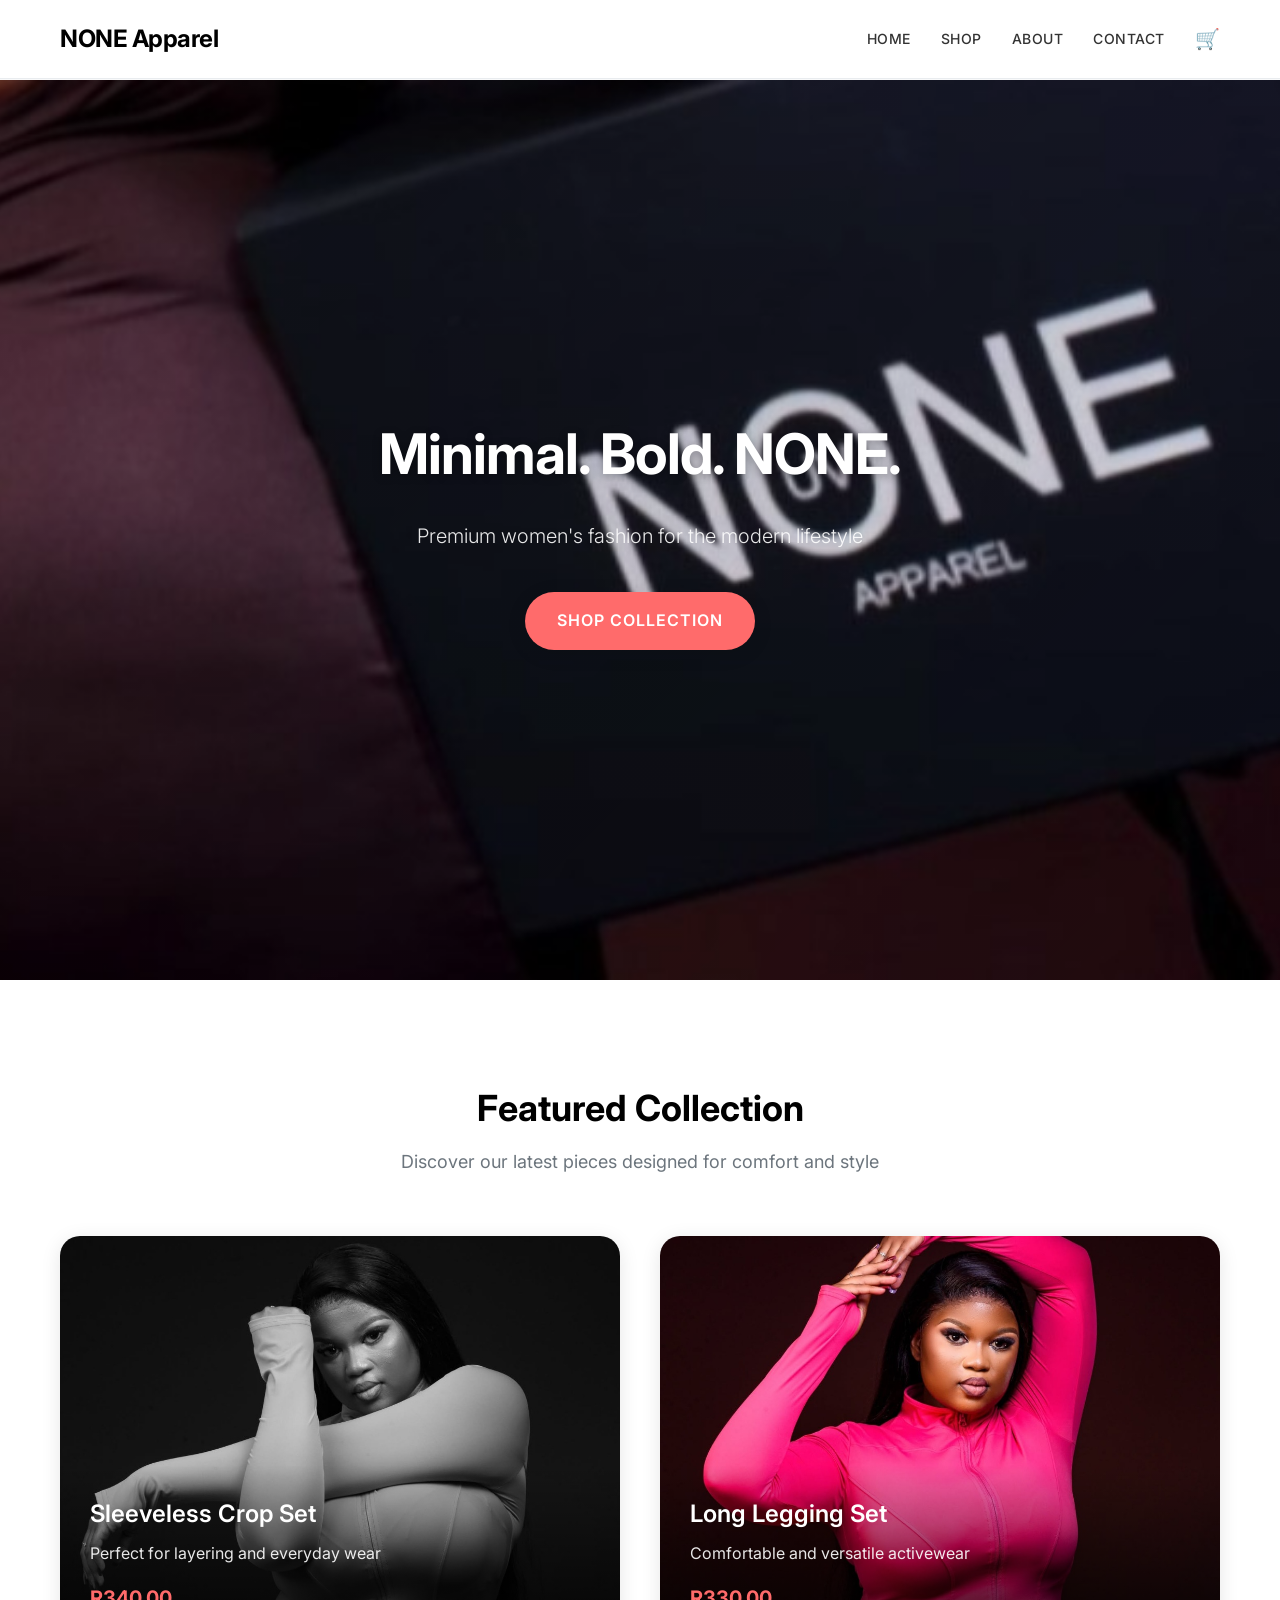
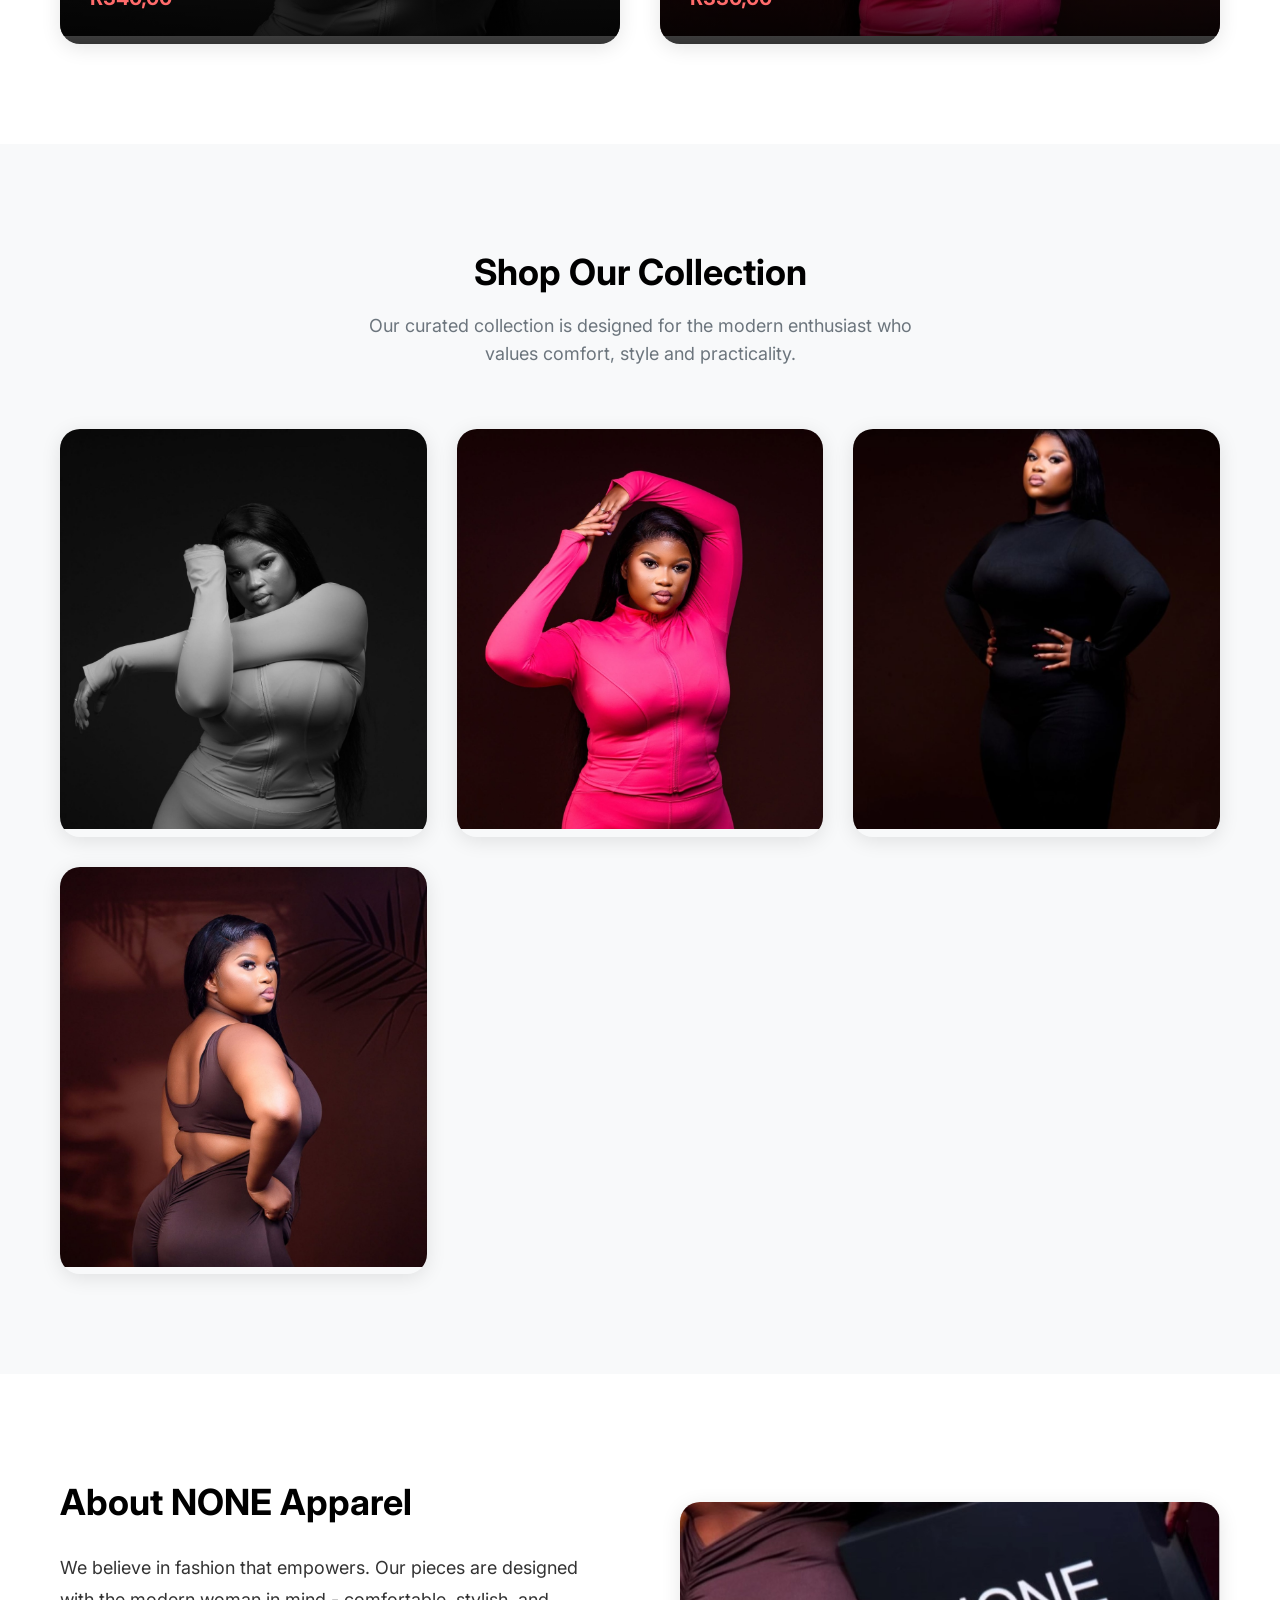
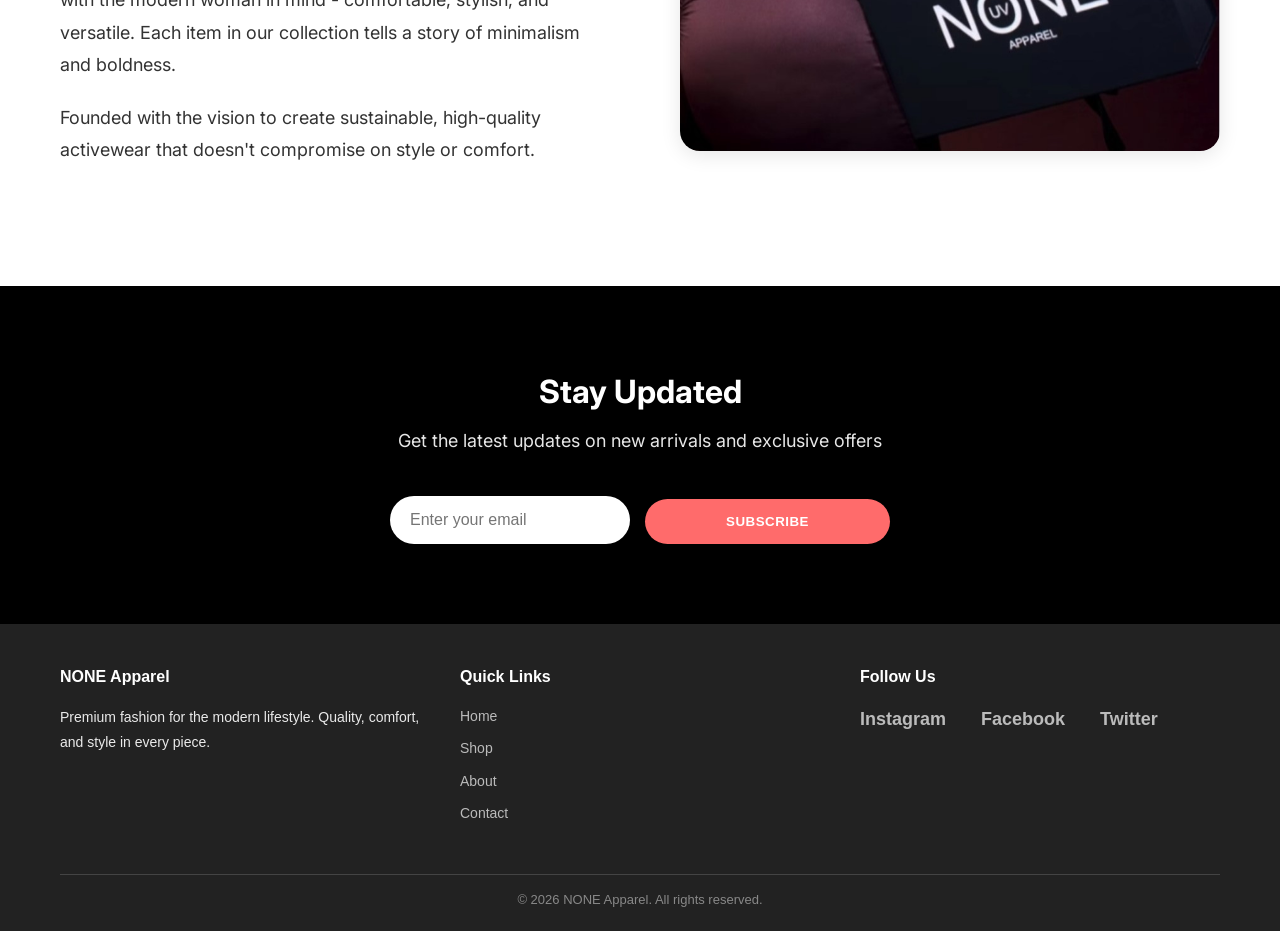
==== commit 32a7e4b0: "Update product cards to match featured items styling and behavior" ====
--- a/index.html
+++ b/index.html
@@ -76,49 +76,56 @@
         <div class="product-image">
           <img src="Screenshot_20260407_145641_WhatsApp.jpg" alt="Sleeveless Crop Set">
           <div class="product-overlay">
+            <div class="product-content">
+              <h3>Sleeveless Crop Set</h3>
+              <p>Perfect for layering and everyday wear</p>
+              <span class="price">R340,00</span>
+            </div>
             <button onclick="addToCart('Sleeveless Crop Set', 340)" class="add-to-cart-btn">Add to Cart</button>
           </div>
         </div>
-        <div class="product-info">
-          <h3>Sleeveless Crop Set</h3>
-          <p>R340,00</p>
-        </div>
       </div>
 
       <div class="product-card">
         <div class="product-image">
           <img src="Screenshot_20260407_145649_WhatsApp.jpg" alt="Long Legging Set">
           <div class="product-overlay">
+            <div class="product-content">
+              <h3>Long Legging Set</h3>
+              <p>Comfortable and versatile activewear</p>
+              <span class="price">R330,00</span>
+            </div>
             <button onclick="addToCart('Long Legging Set', 330)" class="add-to-cart-btn">Add to Cart</button>
           </div>
         </div>
-        <div class="product-info">
-          <h3>Long Legging Set</h3>
-          <p>R330,00</p>
-        </div>
       </div>
 
       <div class="product-card">
         <div class="product-image">
           <img src="Screenshot_20260407_145616_WhatsApp.jpg" alt="Jumpsuit (Open Back)">
           <div class="product-overlay">
+            <div class="product-content">
+              <h3>Jumpsuit (Open Back)</h3>
+              <p>Stylish and elegant one-piece design</p>
+              <span class="price">R300,00</span>
+            </div>
             <button onclick="addToCart('Open Back Jumpsuit', 300)" class="add-to-cart-btn">Add to Cart</button>
           </div>
         </div>
-        <div class="product-info">
-          <h3>Jumpsuit (Open Back)</h3>
-          <p>R300,00</p>
-        </div>
       </div>
 
       <div class="product-card">
         <div class="product-image">
           <img src="Screenshot_20260407_145659_WhatsApp.jpg" alt="Legging Short Set">
           <div class="product-overlay">
+            <div class="product-content">
+              <h3>Legging Short Set</h3>
+              <p>Perfect blend of comfort and style</p>
+              <span class="price">R300,00</span>
+            </div>
             <button onclick="addToCart('Short Legging Set', 300)" class="add-to-cart-btn">Add to Cart</button>
           </div>
         </div>
-   
       </div>
     </div>
   </div>
@@ -201,4 +208,4 @@
 
 <script src="script.js"></script>
 </body>
-</html>+</html>
--- a/style.css
+++ b/style.css
@@ -291,7 +291,7 @@
 }
 
 .product-card {
-  background: white;
+  position: relative;
   border-radius: 20px;
   overflow: hidden;
   box-shadow: var(--shadow);
@@ -299,8 +299,8 @@
 }
 
 .product-card:hover {
-  transform: translateY(-8px);
-  box-shadow: 0 15px 35px rgba(0, 0, 0, 0.15);
+  transform: translateY(-10px);
+  box-shadow: 0 20px 40px rgba(0, 0, 0, 0.15);
 }
 
 .product-image {
@@ -310,37 +310,53 @@
 
 .product-image img {
   width: 100%;
-  height: 350px;
+  height: 400px;
   object-fit: cover;
   transition: var(--transition);
 }
 
 .product-card:hover .product-image img {
-  transform: scale(1.1);
+  transform: scale(1.05);
 }
 
 .product-overlay {
   position: absolute;
-  top: 0;
+  bottom: 0;
   left: 0;
   right: 0;
-  bottom: 0;
-  background: rgba(255, 107, 107, 0.9);
-  display: flex;
-  align-items: center;
-  justify-content: center;
-  opacity: 0;
+  background: linear-gradient(transparent, rgba(0,0,0,0.8));
+  padding: 30px;
+  color: white;
+  transform: translateY(100%);
   transition: var(--transition);
 }
 
 .product-card:hover .product-overlay {
-  opacity: 1;
+  transform: translateY(0);
+}
+
+.product-content h3 {
+  font-size: 24px;
+  font-weight: 600;
+  margin-bottom: 8px;
+}
+
+.product-content p {
+  font-size: 16px;
+  opacity: 0.9;
+  margin-bottom: 15px;
+}
+
+.product-content .price {
+  font-size: 20px;
+  font-weight: 700;
+  color: var(--accent-color);
 }
 
 .add-to-cart-btn {
   padding: 12px 24px;
-  background: white;
-  color: var(--accent-color);
+  background: var(--accent-color);
+  color: white;
   border: none;
   border-radius: 25px;
   font-weight: 600;
@@ -348,30 +364,13 @@
   letter-spacing: 0.5px;
   cursor: pointer;
   transition: var(--transition);
+  margin-top: 15px;
 }
 
 .add-to-cart-btn:hover {
-  background: var(--accent-color);
-  color: white;
+  background: white;
+  color: var(--accent-color);
   transform: scale(1.05);
-}
-
-.product-info {
-  padding: 25px;
-  text-align: center;
-}
-
-.product-info h3 {
-  font-size: 18px;
-  font-weight: 600;
-  margin-bottom: 8px;
-  color: var(--primary-color);
-}
-
-.product-info p {
-  font-size: 16px;
-  font-weight: 700;
-  color: var(--accent-color);
 }
 
 /* About section */
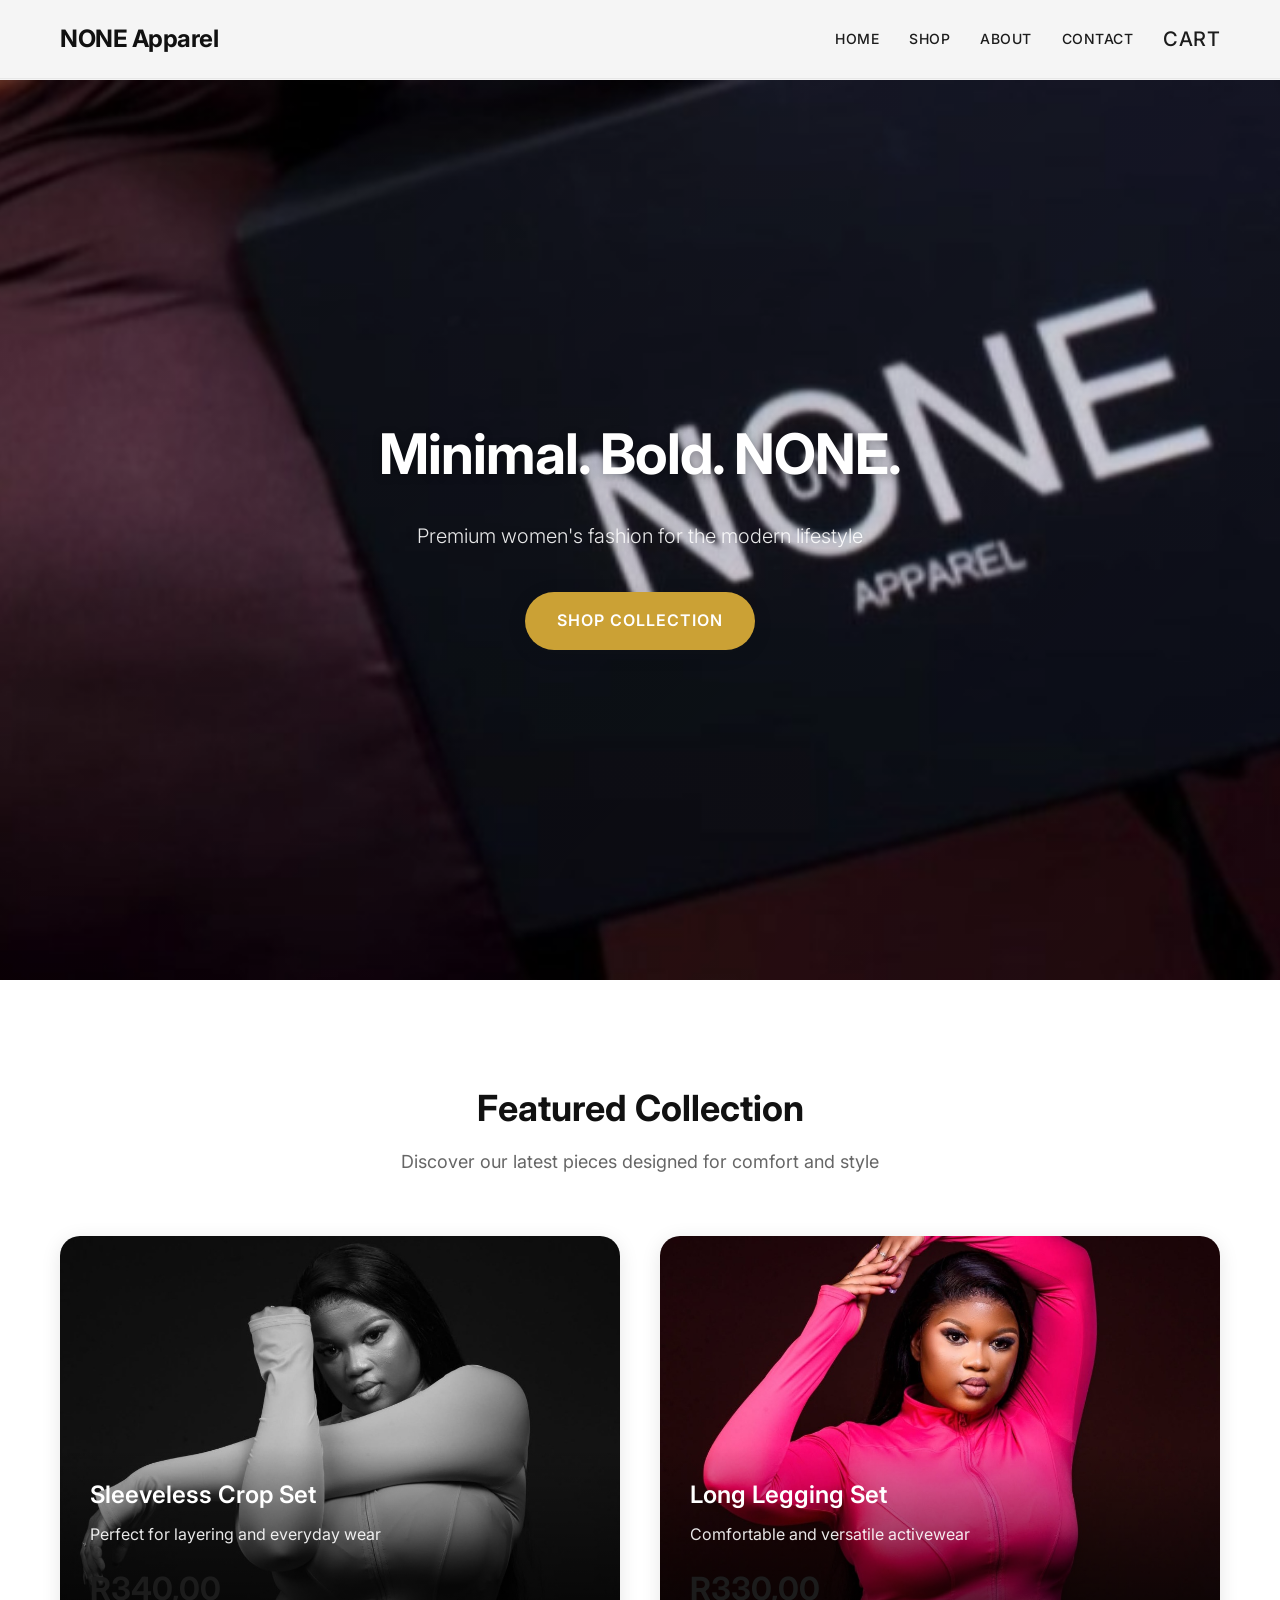
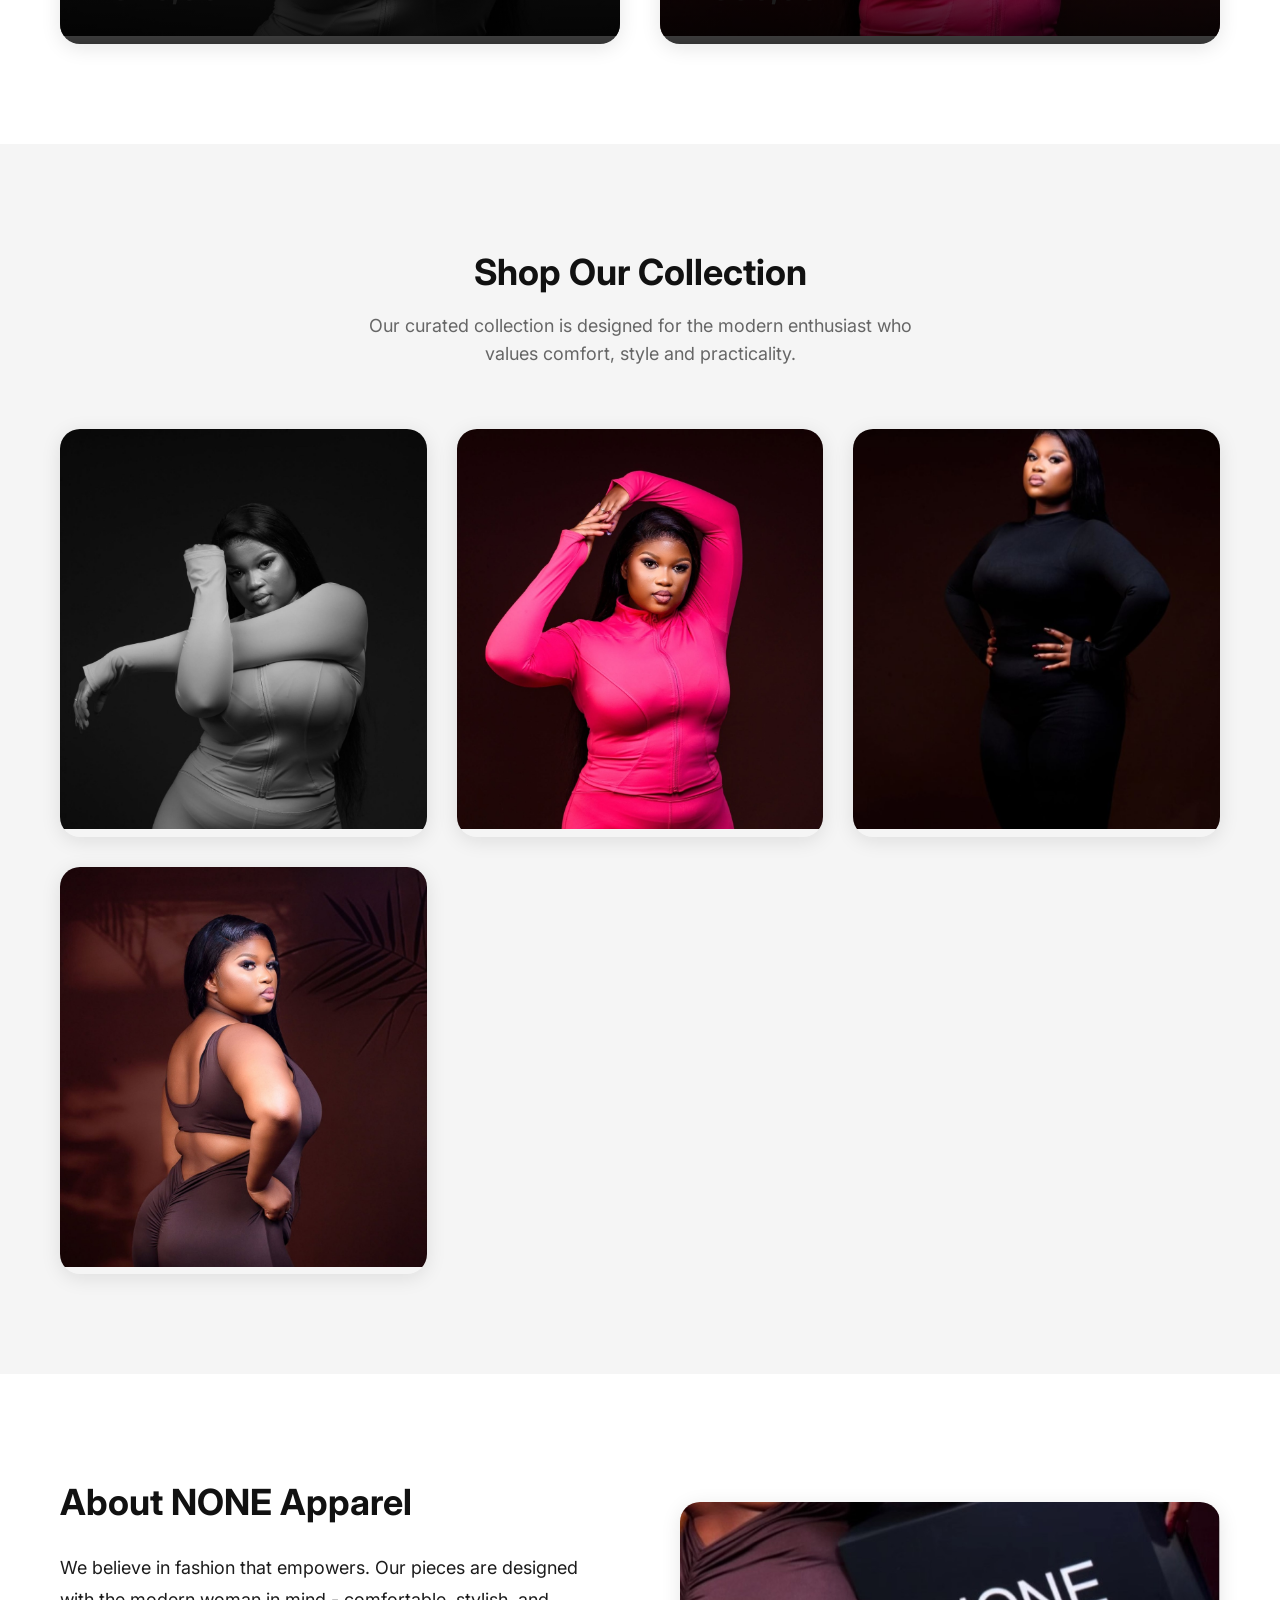
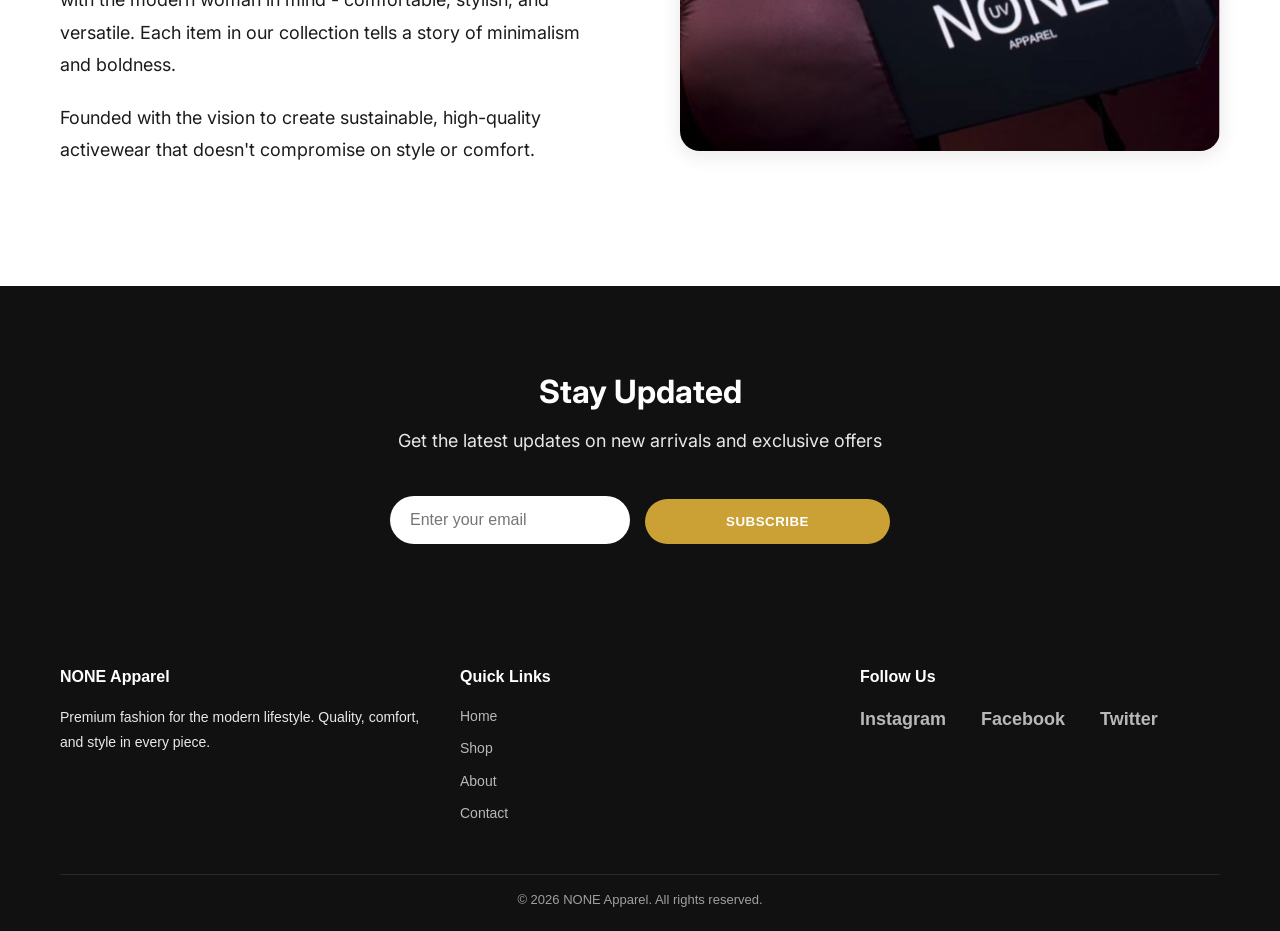
==== commit 3996ffe3: "Add product detail page with dynamic product information and related features" ====
--- a/index.html
+++ b/index.html
@@ -20,7 +20,7 @@
       <a href="#contact">Contact</a>
       <a href="#" onclick="openCart()" class="cart-icon">
         <span class="cart-count" id="cart-count">0</span>
-        🛒
+          Cart
       </a>
     </nav>
 
@@ -46,7 +46,7 @@
     <h2>Featured Collection</h2>
     <p>Discover our latest pieces designed for comfort and style</p>
     <div class="featured-grid">
-      <div class="featured-item">
+      <div class="featured-item" onclick="viewProduct(1)">
         <img src="Screenshot_20260407_145641_WhatsApp.jpg" alt="Sleeveless Crop Set">
         <div class="featured-content">
           <h3>Sleeveless Crop Set</h3>
@@ -54,7 +54,7 @@
           <span class="price">R340,00</span>
         </div>
       </div>
-      <div class="featured-item">
+      <div class="featured-item" onclick="viewProduct(2)">
         <img src="Screenshot_20260407_145649_WhatsApp.jpg" alt="Long Legging Set">
         <div class="featured-content">
           <h3>Long Legging Set</h3>
@@ -72,7 +72,7 @@
     <p>Our curated collection is designed for the modern enthusiast who values comfort, style and practicality.</p>
 
     <div class="product-grid">
-      <div class="product-card">
+      <div class="product-card" onclick="viewProduct(1)">
         <div class="product-image">
           <img src="Screenshot_20260407_145641_WhatsApp.jpg" alt="Sleeveless Crop Set">
           <div class="product-overlay">
@@ -81,12 +81,12 @@
               <p>Perfect for layering and everyday wear</p>
               <span class="price">R340,00</span>
             </div>
-            <button onclick="addToCart('Sleeveless Crop Set', 340)" class="add-to-cart-btn">Add to Cart</button>
-          </div>
-        </div>
-      </div>
-
-      <div class="product-card">
+            <button onclick="event.stopPropagation(); addToCart('Sleeveless Crop Set', 340)" class="add-to-cart-btn">Add to Cart</button>
+          </div>
+        </div>
+      </div>
+
+      <div class="product-card" onclick="viewProduct(2)">
         <div class="product-image">
           <img src="Screenshot_20260407_145649_WhatsApp.jpg" alt="Long Legging Set">
           <div class="product-overlay">
@@ -95,12 +95,12 @@
               <p>Comfortable and versatile activewear</p>
               <span class="price">R330,00</span>
             </div>
-            <button onclick="addToCart('Long Legging Set', 330)" class="add-to-cart-btn">Add to Cart</button>
-          </div>
-        </div>
-      </div>
-
-      <div class="product-card">
+            <button onclick="event.stopPropagation(); addToCart('Long Legging Set', 330)" class="add-to-cart-btn">Add to Cart</button>
+          </div>
+        </div>
+      </div>
+
+      <div class="product-card" onclick="viewProduct(3)">
         <div class="product-image">
           <img src="Screenshot_20260407_145616_WhatsApp.jpg" alt="Jumpsuit (Open Back)">
           <div class="product-overlay">
@@ -109,12 +109,12 @@
               <p>Stylish and elegant one-piece design</p>
               <span class="price">R300,00</span>
             </div>
-            <button onclick="addToCart('Open Back Jumpsuit', 300)" class="add-to-cart-btn">Add to Cart</button>
-          </div>
-        </div>
-      </div>
-
-      <div class="product-card">
+            <button onclick="event.stopPropagation(); addToCart('Open Back Jumpsuit', 300)" class="add-to-cart-btn">Add to Cart</button>
+          </div>
+        </div>
+      </div>
+
+      <div class="product-card" onclick="viewProduct(4)">
         <div class="product-image">
           <img src="Screenshot_20260407_145659_WhatsApp.jpg" alt="Legging Short Set">
           <div class="product-overlay">
@@ -123,7 +123,7 @@
               <p>Perfect blend of comfort and style</p>
               <span class="price">R300,00</span>
             </div>
-            <button onclick="addToCart('Short Legging Set', 300)" class="add-to-cart-btn">Add to Cart</button>
+            <button onclick="event.stopPropagation(); addToCart('Short Legging Set', 300)" class="add-to-cart-btn">Add to Cart</button>
           </div>
         </div>
       </div>
--- a/style.css
+++ b/style.css
@@ -6,14 +6,15 @@
 }
 
 :root {
-  --primary-color: #000000;
-  --secondary-color: #ffffff;
-  --accent-color: #ff6b6b;
-  --text-color: #333333;
-  --light-gray: #f8f9fa;
-  --medium-gray: #e9ecef;
-  --dark-gray: #6c757d;
-  --shadow: 0 4px 20px rgba(0, 0, 0, 0.1);
+  --primary-color: #111111;
+  --secondary-color: #F5F5F5;
+  --accent-color: #CBA135;
+  --text-color: #1C1C1C;
+  --text-light: #FFFFFF;
+  --light-gray: #F5F5F5;
+  --medium-gray: #E8E8E8;
+  --dark-gray: #666666;
+  --shadow: 0 4px 20px rgba(17, 17, 17, 0.1);
   --transition: all 0.3s cubic-bezier(0.4, 0, 0.2, 1);
 }
 
@@ -37,7 +38,7 @@
   top: 0;
   left: 0;
   right: 0;
-  background: rgba(255, 255, 255, 0.95);
+  background: rgba(245, 245, 245, 0.95);
   backdrop-filter: blur(10px);
   border-bottom: 1px solid var(--medium-gray);
   z-index: 1000;
@@ -119,14 +120,35 @@
   flex-direction: column;
   cursor: pointer;
   gap: 4px;
+  padding: 8px;
+  border-radius: 8px;
+  transition: var(--transition);
+  background: rgba(0, 0, 0, 0.05);
+}
+
+.hamburger:hover {
+  background: rgba(0, 0, 0, 0.1);
 }
 
 .hamburger span {
   width: 25px;
   height: 3px;
-  background: var(--text-color);
+  background: #000000;
   transition: var(--transition);
   border-radius: 2px;
+  transform-origin: center;
+}
+
+.hamburger.active span:nth-child(1) {
+  transform: rotate(45deg) translate(6px, 6px);
+}
+
+.hamburger.active span:nth-child(2) {
+  opacity: 0;
+}
+
+.hamburger.active span:nth-child(3) {
+  transform: rotate(-45deg) translate(6px, -6px);
 }
 
 /* Hero section */
@@ -214,6 +236,7 @@
   overflow: hidden;
   box-shadow: var(--shadow);
   transition: var(--transition);
+  cursor: pointer;
 }
 
 .featured-item:hover {
@@ -296,6 +319,7 @@
   overflow: hidden;
   box-shadow: var(--shadow);
   transition: var(--transition);
+  cursor: pointer;
 }
 
 .product-card:hover {
@@ -371,6 +395,462 @@
   background: white;
   color: var(--accent-color);
   transform: scale(1.05);
+}
+
+/* Product Detail Page */
+.product-detail {
+  padding: 100px 0 60px;
+  background: var(--secondary-color);
+  margin-top: 80px;
+}
+
+.breadcrumb {
+  margin-bottom: 40px;
+  font-size: 14px;
+  color: var(--dark-gray);
+}
+
+.breadcrumb a {
+  color: var(--accent-color);
+  text-decoration: none;
+  transition: var(--transition);
+}
+
+.breadcrumb a:hover {
+  text-decoration: underline;
+}
+
+.product-detail-content {
+  display: grid;
+  grid-template-columns: 1fr 1fr;
+  gap: 60px;
+  margin-bottom: 100px;
+}
+
+.product-gallery {
+  position: relative;
+}
+
+.main-image-container {
+  border-radius: 20px;
+  overflow: hidden;
+  margin-bottom: 20px;
+  background: white;
+}
+
+.main-image {
+  width: 100%;
+  height: 600px;
+  object-fit: cover;
+  transition: var(--transition);
+}
+
+.thumbnail-gallery {
+  display: flex;
+  gap: 15px;
+  position: relative;
+}
+
+.thumbnail {
+  border-radius: 10px;
+  overflow: hidden;
+  cursor: pointer;
+  border: 2px solid transparent;
+  transition: var(--transition);
+  flex: 1;
+  position: relative;
+}
+
+.thumbnail img {
+  width: 100%;
+  height: 120px;
+  object-fit: cover;
+  opacity: 0.7;
+  transition: var(--transition);
+}
+
+.thumbnail:hover img {
+  opacity: 1;
+}
+
+.thumbnail.active {
+  border-color: var(--accent-color);
+}
+
+.thumbnail.active img {
+  opacity: 1;
+}
+
+.gallery-nav {
+  position: absolute;
+  top: 50%;
+  transform: translateY(-50%);
+  background: rgba(0, 0, 0, 0.5);
+  color: white;
+  border: none;
+  padding: 10px 12px;
+  cursor: pointer;
+  border-radius: 50%;
+  transition: var(--transition);
+  font-size: 18px;
+}
+
+.gallery-nav:hover {
+  background: var(--accent-color);
+}
+
+.gallery-nav.prev {
+  left: -25px;
+}
+
+.gallery-nav.next {
+  right: -25px;
+}
+
+.product-info-section {
+  padding: 20px;
+}
+
+.product-category {
+  display: inline-block;
+  background: var(--accent-color);
+  color: white;
+  padding: 8px 12px;
+  border-radius: 20px;
+  font-size: 12px;
+  font-weight: 600;
+  text-transform: uppercase;
+  letter-spacing: 1px;
+  margin-bottom: 15px;
+}
+
+.product-info-section h1 {
+  font-size: 36px;
+  font-weight: 700;
+  margin: 15px 0;
+  color: var(--text-color);
+  line-height: 1.3;
+}
+
+.product-rating {
+  display: flex;
+  align-items: center;
+  gap: 10px;
+  margin: 15px 0;
+}
+
+.stars {
+  color: var(--accent-color);
+  font-size: 18px;
+}
+
+.rating-count {
+  color: var(--dark-gray);
+  font-size: 14px;
+}
+
+.product-price-section {
+  display: flex;
+  align-items: baseline;
+  gap: 15px;
+  margin: 25px 0;
+}
+
+.price {
+  font-size: 32px;
+  font-weight: 700;
+  color: var(--text-color);
+}
+
+.price-tag {
+  font-size: 12px;
+  color: var(--dark-gray);
+  font-weight: 500;
+}
+
+.product-description {
+  margin: 25px 0;
+  line-height: 1.8;
+  color: var(--text-color);
+  font-size: 16px;
+}
+
+.product-specs {
+  margin: 30px 0;
+  padding: 25px;
+  background: white;
+  border-radius: 15px;
+  border: 1px solid var(--medium-gray);
+}
+
+.product-specs h3 {
+  font-size: 18px;
+  font-weight: 600;
+  margin-bottom: 15px;
+  color: var(--text-color);
+}
+
+.specs-table {
+  width: 100%;
+  border-collapse: collapse;
+}
+
+.specs-table tr {
+  border-bottom: 1px solid var(--medium-gray);
+}
+
+.specs-table tr:last-child {
+  border-bottom: none;
+}
+
+.specs-table td {
+  padding: 12px 0;
+  font-size: 14px;
+}
+
+.specs-table td:first-child {
+  font-weight: 600;
+  color: var(--text-color);
+  width: 40%;
+}
+
+.product-sizes {
+  margin: 25px 0;
+}
+
+.product-sizes h3 {
+  font-size: 16px;
+  font-weight: 600;
+  margin-bottom: 15px;
+  color: var(--text-color);
+}
+
+.size-selector {
+  display: flex;
+  gap: 10px;
+  flex-wrap: wrap;
+}
+
+.size-btn {
+  width: 50px;
+  height: 50px;
+  border: 2px solid var(--medium-gray);
+  background: white;
+  border-radius: 50%;
+  cursor: pointer;
+  font-weight: 600;
+  transition: var(--transition);
+  display: flex;
+  align-items: center;
+  justify-content: center;
+}
+
+.size-btn:hover {
+  border-color: var(--accent-color);
+  background: rgba(203, 161, 53, 0.1);
+}
+
+.size-btn.active {
+  background: var(--accent-color);
+  color: white;
+  border-color: var(--accent-color);
+}
+
+.product-quantity {
+  margin: 25px 0;
+}
+
+.product-quantity h3 {
+  font-size: 16px;
+  font-weight: 600;
+  margin-bottom: 15px;
+  color: var(--text-color);
+}
+
+.quantity-selector {
+  display: flex;
+  align-items: center;
+  gap: 15px;
+  width: fit-content;
+}
+
+.qty-btn {
+  width: 40px;
+  height: 40px;
+  border: 1px solid var(--medium-gray);
+  background: white;
+  cursor: pointer;
+  border-radius: 5px;
+  font-size: 18px;
+  transition: var(--transition);
+}
+
+.qty-btn:hover {
+  background: var(--accent-color);
+  color: white;
+  border-color: var(--accent-color);
+}
+
+#quantity {
+  width: 60px;
+  padding: 10px;
+  border: 1px solid var(--medium-gray);
+  border-radius: 5px;
+  text-align: center;
+  font-size: 16px;
+}
+
+.add-to-cart-btn-large {
+  width: 100%;
+  padding: 18px;
+  background: var(--accent-color);
+  color: white;
+  border: none;
+  border-radius: 10px;
+  font-size: 16px;
+  font-weight: 700;
+  text-transform: uppercase;
+  letter-spacing: 1px;
+  cursor: pointer;
+  transition: var(--transition);
+  margin: 30px 0;
+}
+
+.add-to-cart-btn-large:hover {
+  background: var(--primary-color);
+  box-shadow: 0 10px 30px rgba(203, 161, 53, 0.3);
+}
+
+.product-additional {
+  display: grid;
+  grid-template-columns: 1fr 1fr 1fr;
+  gap: 20px;
+  margin: 30px 0;
+  padding-top: 30px;
+  border-top: 1px solid var(--medium-gray);
+}
+
+.info-item {
+  display: flex;
+  gap: 15px;
+}
+
+.info-item .icon {
+  font-size: 24px;
+}
+
+.info-item strong {
+  display: block;
+  margin-bottom: 5px;
+  color: var(--text-color);
+}
+
+.info-item p {
+  font-size: 13px;
+  color: var(--dark-gray);
+}
+
+.product-share {
+  margin-top: 30px;
+  padding-top: 30px;
+  border-top: 1px solid var(--medium-gray);
+}
+
+.product-share h3 {
+  font-size: 16px;
+  font-weight: 600;
+  margin-bottom: 15px;
+  color: var(--text-color);
+}
+
+.share-buttons {
+  display: flex;
+  gap: 10px;
+}
+
+.share-btn {
+  padding: 10px 20px;
+  background: var(--medium-gray);
+  color: var(--text-color);
+  text-decoration: none;
+  border-radius: 20px;
+  transition: var(--transition);
+  font-size: 14px;
+  font-weight: 500;
+}
+
+.share-btn:hover {
+  background: var(--accent-color);
+  color: white;
+}
+
+.related-products {
+  margin-top: 80px;
+  padding-top: 60px;
+  border-top: 1px solid var(--medium-gray);
+}
+
+.related-products h2 {
+  font-size: 32px;
+  font-weight: 700;
+  margin-bottom: 40px;
+  text-align: center;
+  color: var(--text-color);
+}
+
+/* Reviews Section */
+.reviews-section {
+  padding: 80px 0;
+  background: white;
+}
+
+.reviews-section h2 {
+  font-size: 32px;
+  font-weight: 700;
+  margin-bottom: 40px;
+  text-align: center;
+  color: var(--text-color);
+}
+
+.reviews-container {
+  display: grid;
+  gap: 30px;
+}
+
+.review {
+  padding: 25px;
+  background: var(--secondary-color);
+  border-radius: 15px;
+  border: 1px solid var(--medium-gray);
+}
+
+.review-header {
+  display: flex;
+  justify-content: space-between;
+  align-items: start;
+  margin-bottom: 15px;
+}
+
+.reviewer-info strong {
+  display: block;
+  color: var(--text-color);
+  margin-bottom: 5px;
+}
+
+.review-date {
+  font-size: 13px;
+  color: var(--dark-gray);
+}
+
+.review-rating {
+  color: var(--accent-color);
+  font-size: 16px;
+}
+
+.review-text {
+  color: var(--text-color);
+  line-height: 1.6;
+  font-size: 15px;
 }
 
 /* About section */
@@ -670,20 +1150,58 @@
     position: fixed;
     top: 0;
     right: -100%;
-    width: 280px;
+    width: 320px;
     height: 100vh;
-    background: white;
+    background: rgba(0, 0, 0, 0.95);
+    backdrop-filter: blur(20px);
     flex-direction: column;
-    justify-content: center;
+    justify-content: flex-start;
     align-items: center;
-    gap: 30px;
+    gap: 0;
     transition: var(--transition);
-    box-shadow: -5px 0 20px rgba(0, 0, 0, 0.1);
+    box-shadow: -10px 0 40px rgba(0, 0, 0, 0.3);
     z-index: 999;
+    padding-top: 100px;
   }
 
   nav.active {
     right: 0;
+  }
+
+  nav a {
+    width: 100%;
+    padding: 20px 40px;
+    text-align: center;
+    color: var(--text-light);
+    font-weight: 500;
+    font-size: 18px;
+    text-transform: uppercase;
+    letter-spacing: 1px;
+    transition: var(--transition);
+    border-bottom: 1px solid rgba(255, 255, 255, 0.1);
+    position: relative;
+    overflow: hidden;
+  }
+
+  nav a::before {
+    content: '';
+    position: absolute;
+    top: 0;
+    left: -100%;
+    width: 100%;
+    height: 100%;
+    background: linear-gradient(90deg, transparent, rgba(255, 107, 107, 0.2), transparent);
+    transition: var(--transition);
+  }
+
+  nav a:hover::before {
+    left: 100%;
+  }
+
+  nav a:hover {
+    background: rgba(255, 107, 107, 0.1);
+    color: var(--accent-color);
+    transform: translateX(10px);
   }
 
   .hamburger {
@@ -722,6 +1240,71 @@
   .cart-content {
     width: 100%;
     max-width: 100vw;
+  }
+
+  /* Mobile: Show product overlay by default (no hover needed) */
+  .product-overlay {
+    transform: translateY(0);
+    background: linear-gradient(transparent, rgba(0,0,0,0.7));
+  }
+
+  .product-card:hover .product-overlay {
+    transform: translateY(0);
+  }
+
+  /* Mobile: Featured items also show overlay by default */
+  .featured-content {
+    background: linear-gradient(transparent, rgba(0,0,0,0.7));
+  }
+}
+
+@media (max-width: 768px) {
+  /* Product detail mobile */
+  .product-detail {
+    margin-top: 70px;
+  }
+
+  .product-detail-content {
+    grid-template-columns: 1fr;
+    gap: 30px;
+  }
+
+  .main-image {
+    height: 400px;
+  }
+
+  .product-gallery {
+    position: static;
+  }
+
+  .product-info-section h1 {
+    font-size: 24px;
+  }
+
+  .price {
+    font-size: 24px;
+  }
+
+  .size-btn {
+    width: 40px;
+    height: 40px;
+    font-size: 12px;
+  }
+
+  .product-additional {
+    grid-template-columns: 1fr;
+  }
+
+  .related-products .product-grid {
+    grid-template-columns: repeat(2, 1fr);
+  }
+
+  .gallery-nav.prev {
+    left: 10px;
+  }
+
+  .gallery-nav.next {
+    right: 10px;
   }
 }
 
@@ -818,7 +1401,7 @@
 /* Cart section */
 .cart {
   padding: 40px 30px;
-  background: #fff;
+  background: var(--secondary-color);
   margin: 20px;
   border-radius: 12px;
 }
@@ -916,8 +1499,8 @@
 
 /* Footer base */
 .footer {
-  background-color: #222;
-  color: #fff;
+  background-color: var(--primary-color);
+  color: var(--text-light);
   padding: 40px 20px 20px;
   font-family: sans-serif;
   font-size: 14px;
@@ -942,7 +1525,7 @@
 .footer-section h4 {
   margin-bottom: 15px;
   font-size: 16px;
-  color: #fff;
+  color: var(--text-light);
 }
 
 .footer-section p,
@@ -957,35 +1540,35 @@
 }
 
 .footer-section a {
-  color: #bbb;
+  color: rgba(255, 255, 255, 0.7);
   text-decoration: none;
   transition: color 0.3s ease;
 }
 
 .footer-section a:hover {
-  color: #fff;
+  color: var(--text-light);
 }
 
 /* Social links */
 .social-links a {
   margin-right: 15px;
   font-weight: bold;
-  color: #bbb;
+  color: rgba(255, 255, 255, 0.7);
   text-decoration: none;
   transition: color 0.3s ease;
 }
 
 .social-links a:hover {
-  color: #fff;
+  color: var(--text-light);
 }
 
 /* Footer bottom text */
 .footer-bottom {
   text-align: center;
   margin-top: 30px;
-  color: #888;
+  color: rgba(255, 255, 255, 0.6);
   font-size: 13px;
-  border-top: 1px solid #444;
+  border-top: 1px solid rgba(255, 255, 255, 0.1);
   padding-top: 15px;
 }
 
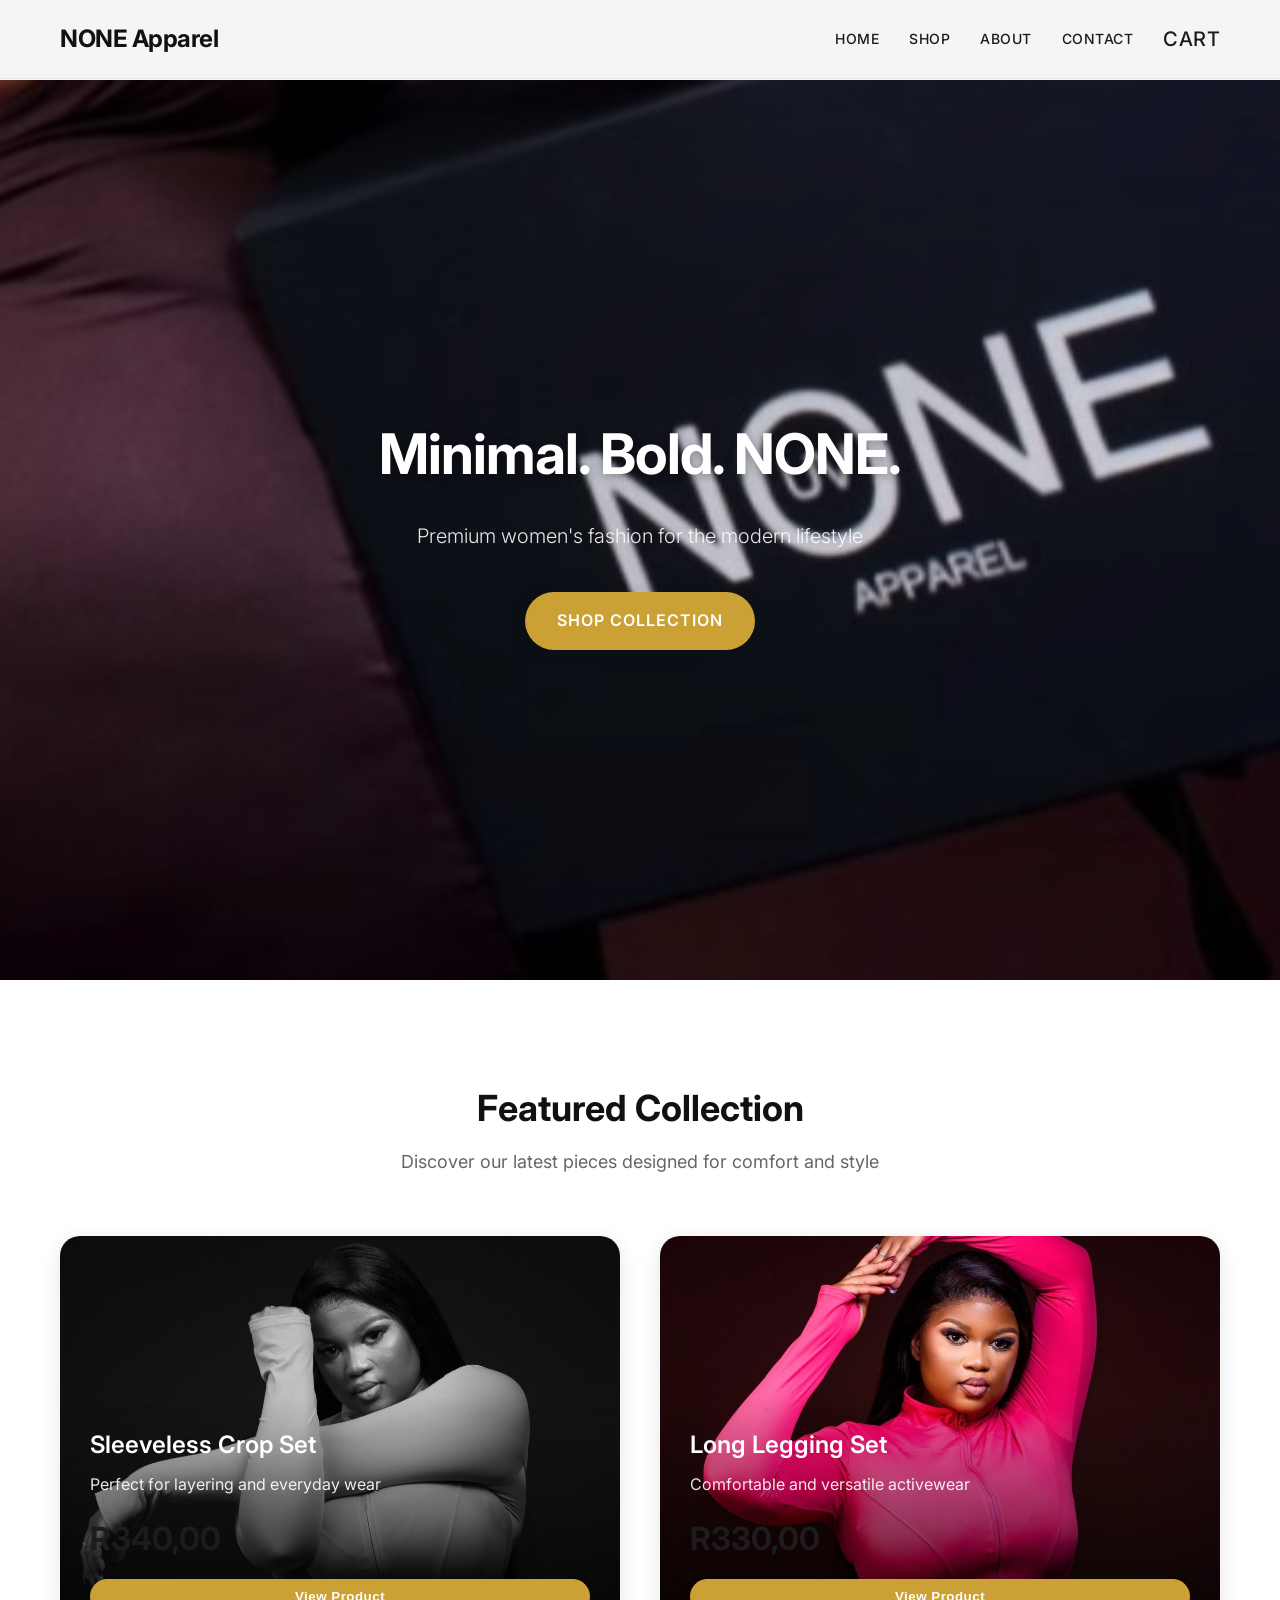
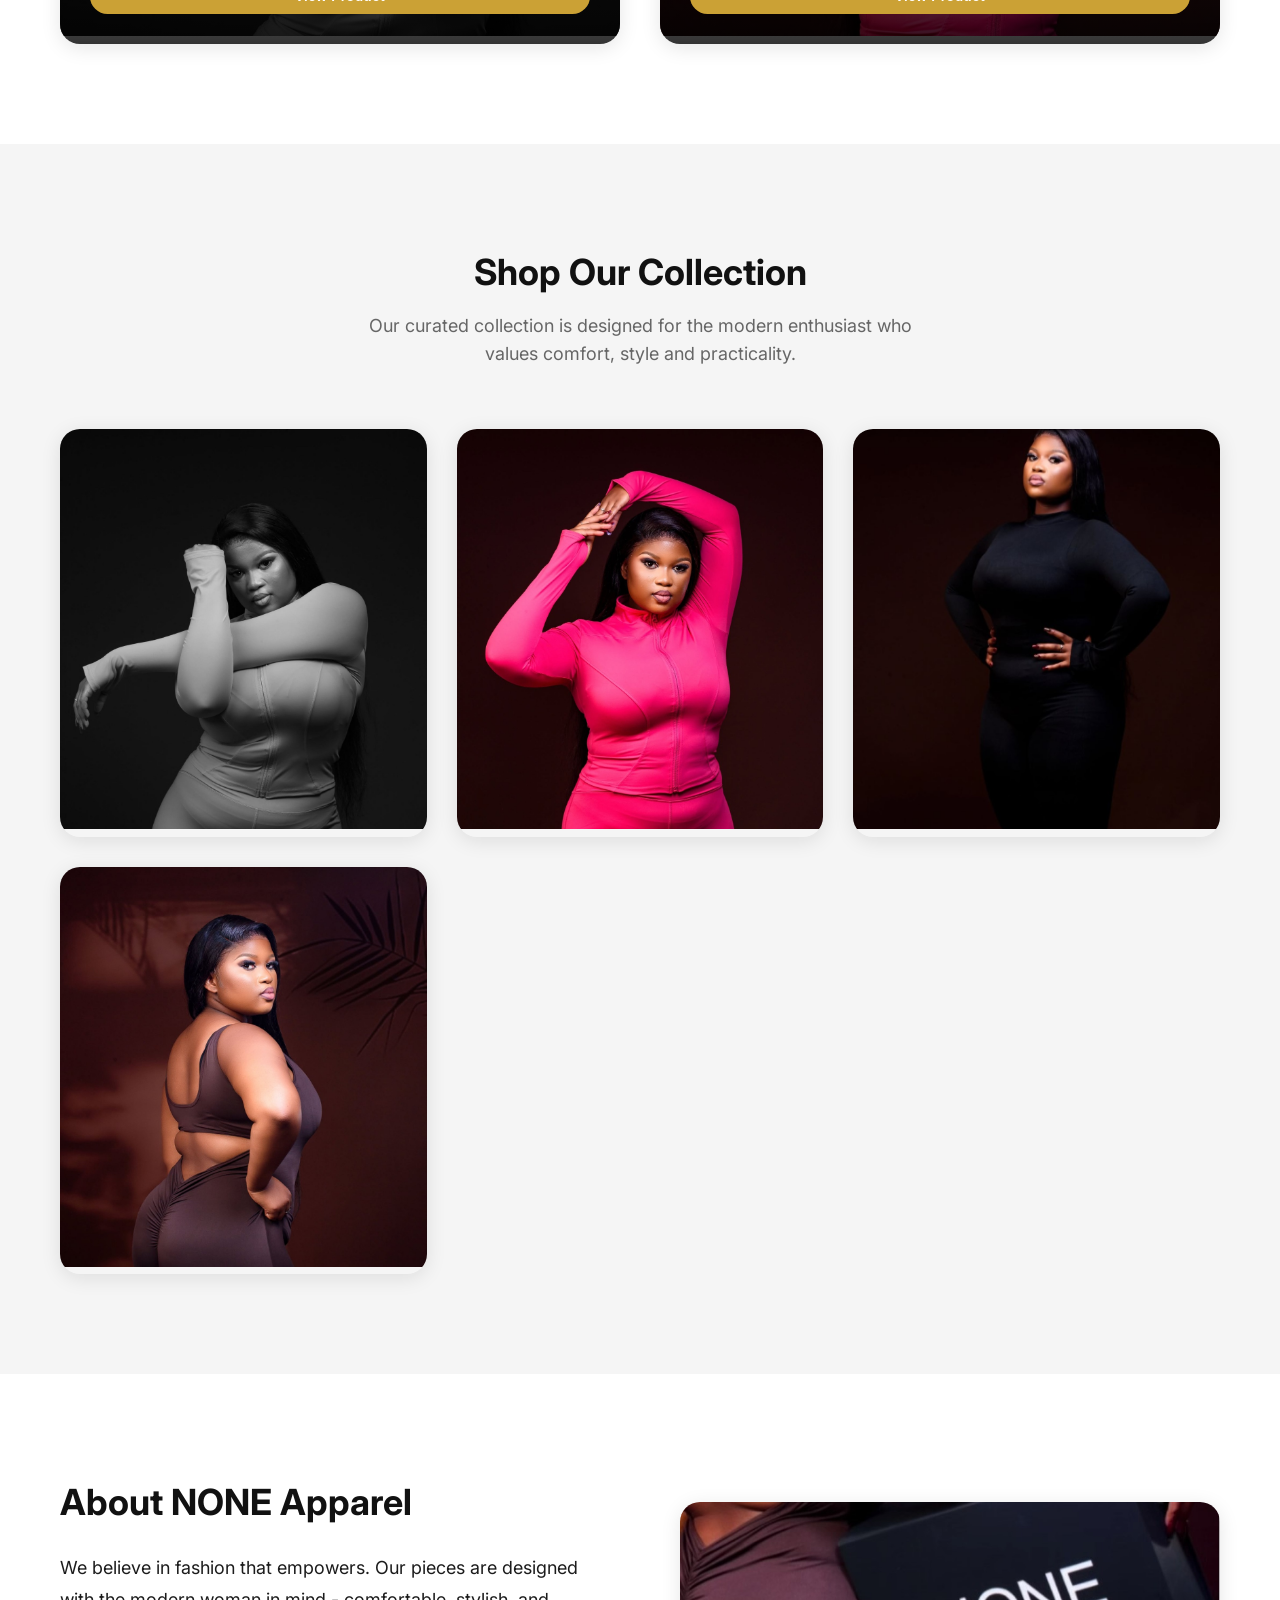
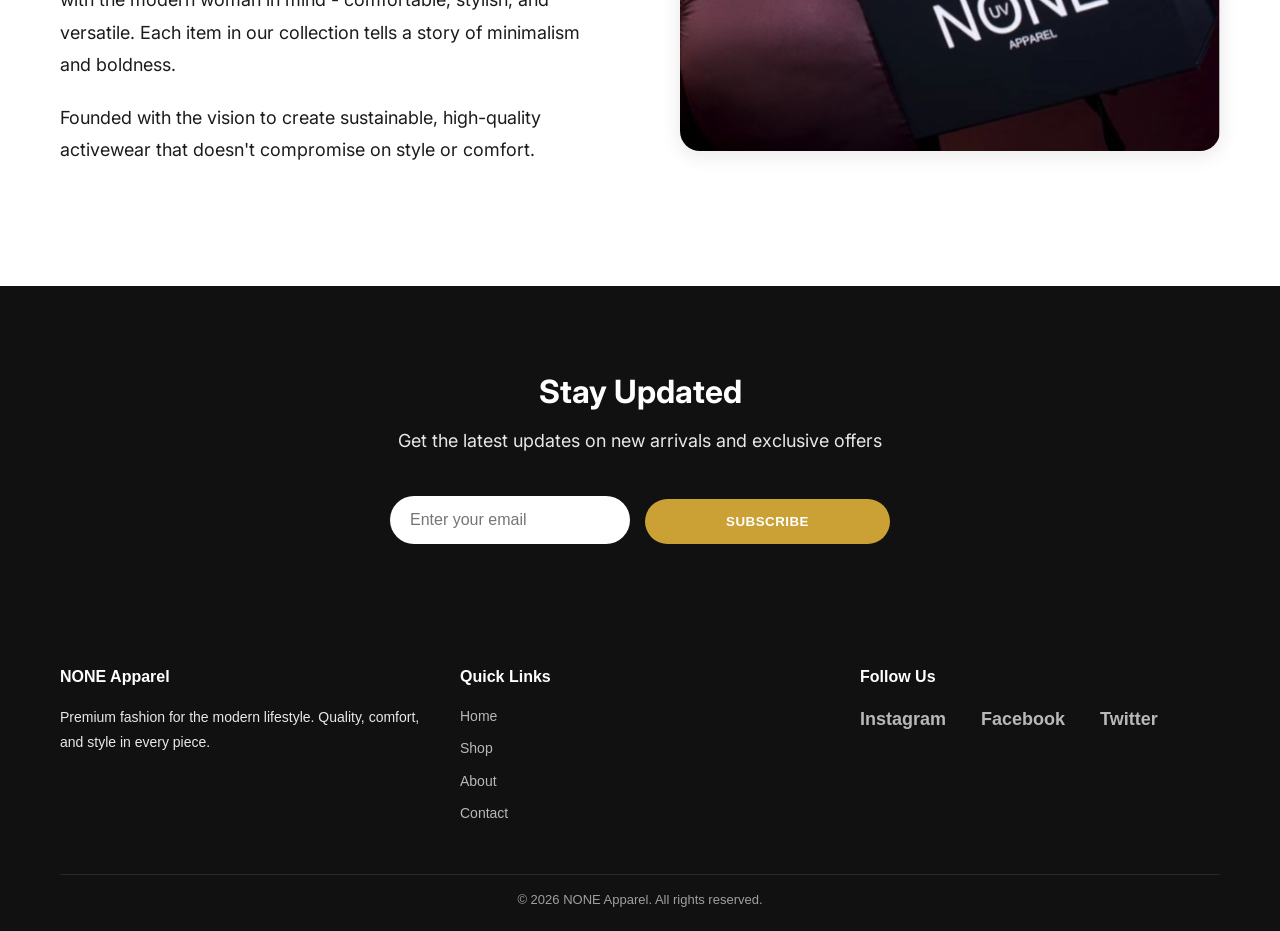
==== commit 330fa4b7: "Enhance quantity buttons visibility and add View Product buttons to index page" ====
--- a/index.html
+++ b/index.html
@@ -52,6 +52,7 @@
           <h3>Sleeveless Crop Set</h3>
           <p>Perfect for layering and everyday wear</p>
           <span class="price">R340,00</span>
+          <button class="view-product-btn" onclick="viewProduct(1)">View Product</button>
         </div>
       </div>
       <div class="featured-item" onclick="viewProduct(2)">
@@ -60,6 +61,7 @@
           <h3>Long Legging Set</h3>
           <p>Comfortable and versatile activewear</p>
           <span class="price">R330,00</span>
+          <button class="view-product-btn" onclick="viewProduct(2)">View Product</button>
         </div>
       </div>
     </div>
@@ -80,8 +82,9 @@
               <h3>Sleeveless Crop Set</h3>
               <p>Perfect for layering and everyday wear</p>
               <span class="price">R340,00</span>
-            </div>
-            <button onclick="event.stopPropagation(); addToCart('Sleeveless Crop Set', 340)" class="add-to-cart-btn">Add to Cart</button>
+              <button class="view-product-btn" onclick="viewProduct(1)">View Product</button>
+            </div>
+            
           </div>
         </div>
       </div>
@@ -94,8 +97,9 @@
               <h3>Long Legging Set</h3>
               <p>Comfortable and versatile activewear</p>
               <span class="price">R330,00</span>
-            </div>
-            <button onclick="event.stopPropagation(); addToCart('Long Legging Set', 330)" class="add-to-cart-btn">Add to Cart</button>
+              <button class="view-product-btn" onclick="viewProduct(2)">View Product</button>
+            </div>
+            
           </div>
         </div>
       </div>
@@ -108,8 +112,9 @@
               <h3>Jumpsuit (Open Back)</h3>
               <p>Stylish and elegant one-piece design</p>
               <span class="price">R300,00</span>
-            </div>
-            <button onclick="event.stopPropagation(); addToCart('Open Back Jumpsuit', 300)" class="add-to-cart-btn">Add to Cart</button>
+              <button class="view-product-btn" onclick="viewProduct(3)">View Product</button>
+            </div>
+            
           </div>
         </div>
       </div>
@@ -122,8 +127,9 @@
               <h3>Legging Short Set</h3>
               <p>Perfect blend of comfort and style</p>
               <span class="price">R300,00</span>
-            </div>
-            <button onclick="event.stopPropagation(); addToCart('Short Legging Set', 300)" class="add-to-cart-btn">Add to Cart</button>
+              <button class="view-product-btn" onclick="viewProduct(4)">View Product</button>
+            </div>
+            
           </div>
         </div>
       </div>
--- a/style.css
+++ b/style.css
@@ -280,7 +280,7 @@
 .price {
   font-size: 20px;
   font-weight: 700;
-  color: var(--accent-color);
+  color: var(#CBA135);
 }
 
 /* Products section */
@@ -371,6 +371,24 @@
   margin-bottom: 15px;
 }
 
+.view-product-btn {
+  background: var(--accent-color);
+  color: white;
+  border: none;
+  padding: 10px 20px;
+  border-radius: 25px;
+  cursor: pointer;
+  font-weight: 600;
+  transition: var(--transition);
+  margin-top: 15px;
+}
+
+.view-product-btn:hover {
+  background: #b8860b;
+  transform: translateY(-2px);
+  box-shadow: 0 4px 12px rgba(203, 161, 53, 0.4);
+}
+
 .product-content .price {
   font-size: 20px;
   font-weight: 700;
@@ -635,7 +653,7 @@
   width: 50px;
   height: 50px;
   border: 2px solid var(--medium-gray);
-  background: white;
+  background: #f8f8f8;
   border-radius: 50%;
   cursor: pointer;
   font-weight: 600;
@@ -643,6 +661,7 @@
   display: flex;
   align-items: center;
   justify-content: center;
+  color: var(--text-color);
 }
 
 .size-btn:hover {
@@ -656,6 +675,49 @@
   border-color: var(--accent-color);
 }
 
+.product-colors {
+  margin: 25px 0;
+}
+
+.product-colors h3 {
+  font-size: 16px;
+  font-weight: 600;
+  margin-bottom: 15px;
+  color: var(--text-color);
+}
+
+.color-selector {
+  display: flex;
+  gap: 10px;
+  flex-wrap: wrap;
+}
+
+.color-btn {
+  width: 40px;
+  height: 40px;
+  border-radius: 50%;
+  border: 2px solid transparent;
+  cursor: pointer;
+  transition: var(--transition);
+  display: flex;
+  align-items: center;
+  justify-content: center;
+  font-size: 12px;
+  font-weight: 500;
+  color: white;
+  text-shadow: 0 1px 2px rgba(0,0,0,0.5);
+}
+
+.color-btn:hover {
+  border-color: var(--accent-color);
+  transform: scale(1.1);
+}
+
+.color-btn.active {
+  border-color: var(--accent-color);
+  box-shadow: 0 0 0 3px rgba(203, 161, 53, 0.3);
+}
+
 .product-quantity {
   margin: 25px 0;
 }
@@ -675,20 +737,27 @@
 }
 
 .qty-btn {
-  width: 40px;
-  height: 40px;
-  border: 1px solid var(--medium-gray);
-  background: white;
+  width: 50px;
+  height: 50px;
+  border: 2px solid var(--medium-gray);
+  background: #e8e8e8;
   cursor: pointer;
-  border-radius: 5px;
-  font-size: 18px;
-  transition: var(--transition);
+  border-radius: 50%;
+  font-size: 24px;
+  font-weight: 700;
+  transition: var(--transition);
+  display: flex;
+  align-items: center;
+  justify-content: center;
+  color: black;
+  box-shadow: 0 2px 4px rgba(0,0,0,0.1);
 }
 
 .qty-btn:hover {
   background: var(--accent-color);
   color: white;
   border-color: var(--accent-color);
+  box-shadow: 0 4px 8px rgba(0,0,0,0.2);
 }
 
 #quantity {
